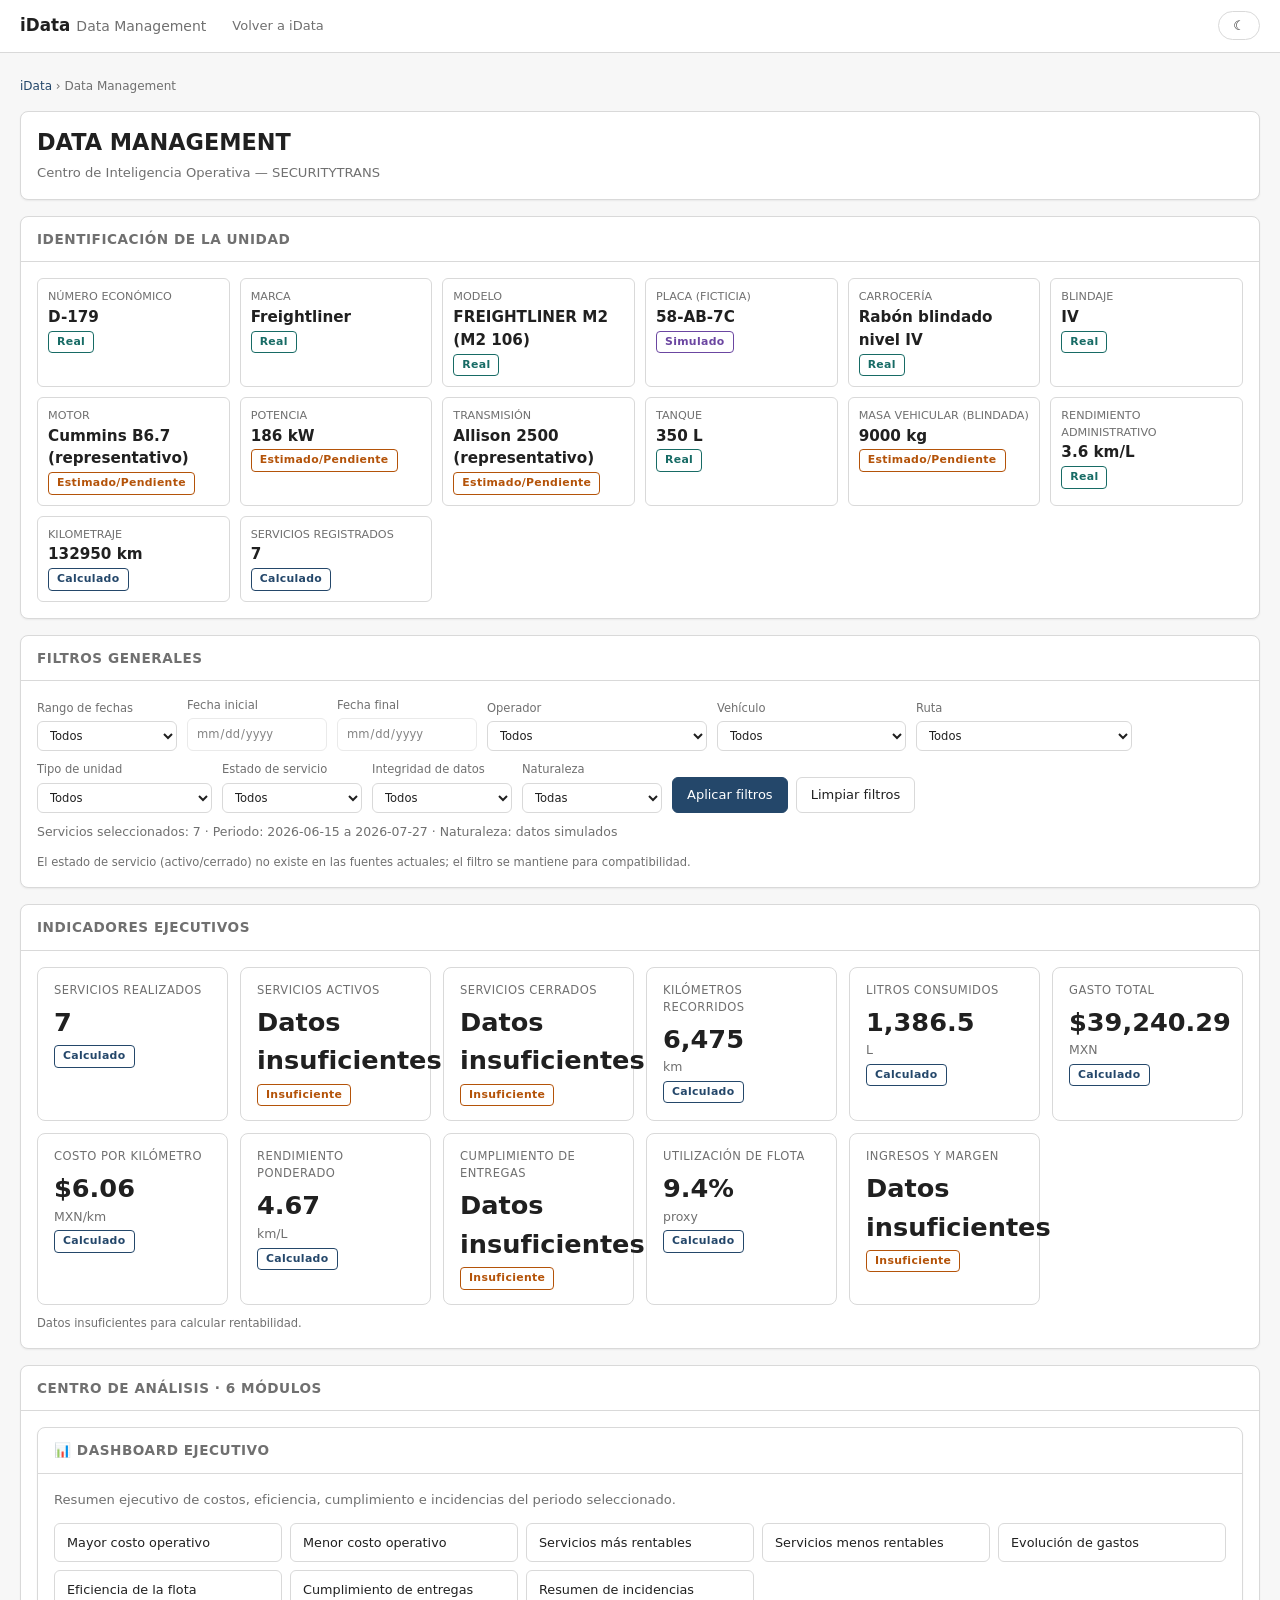
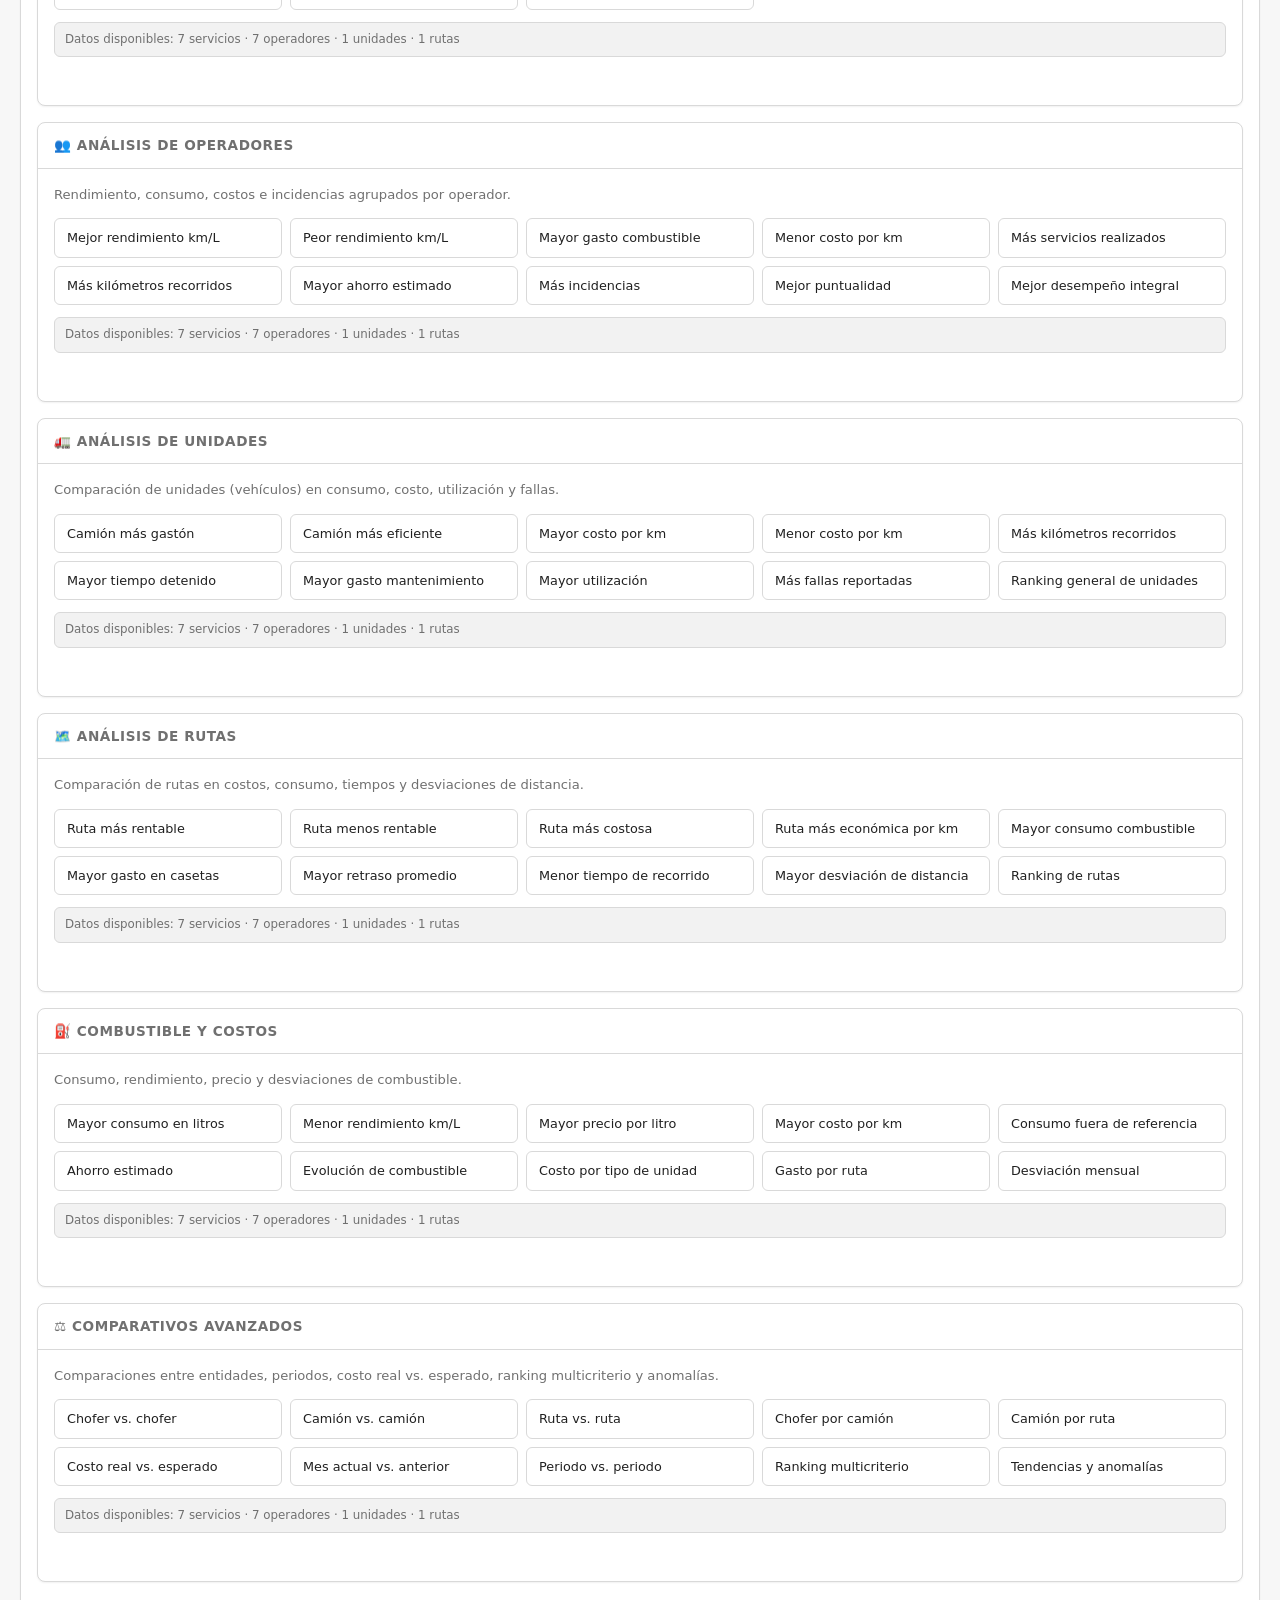
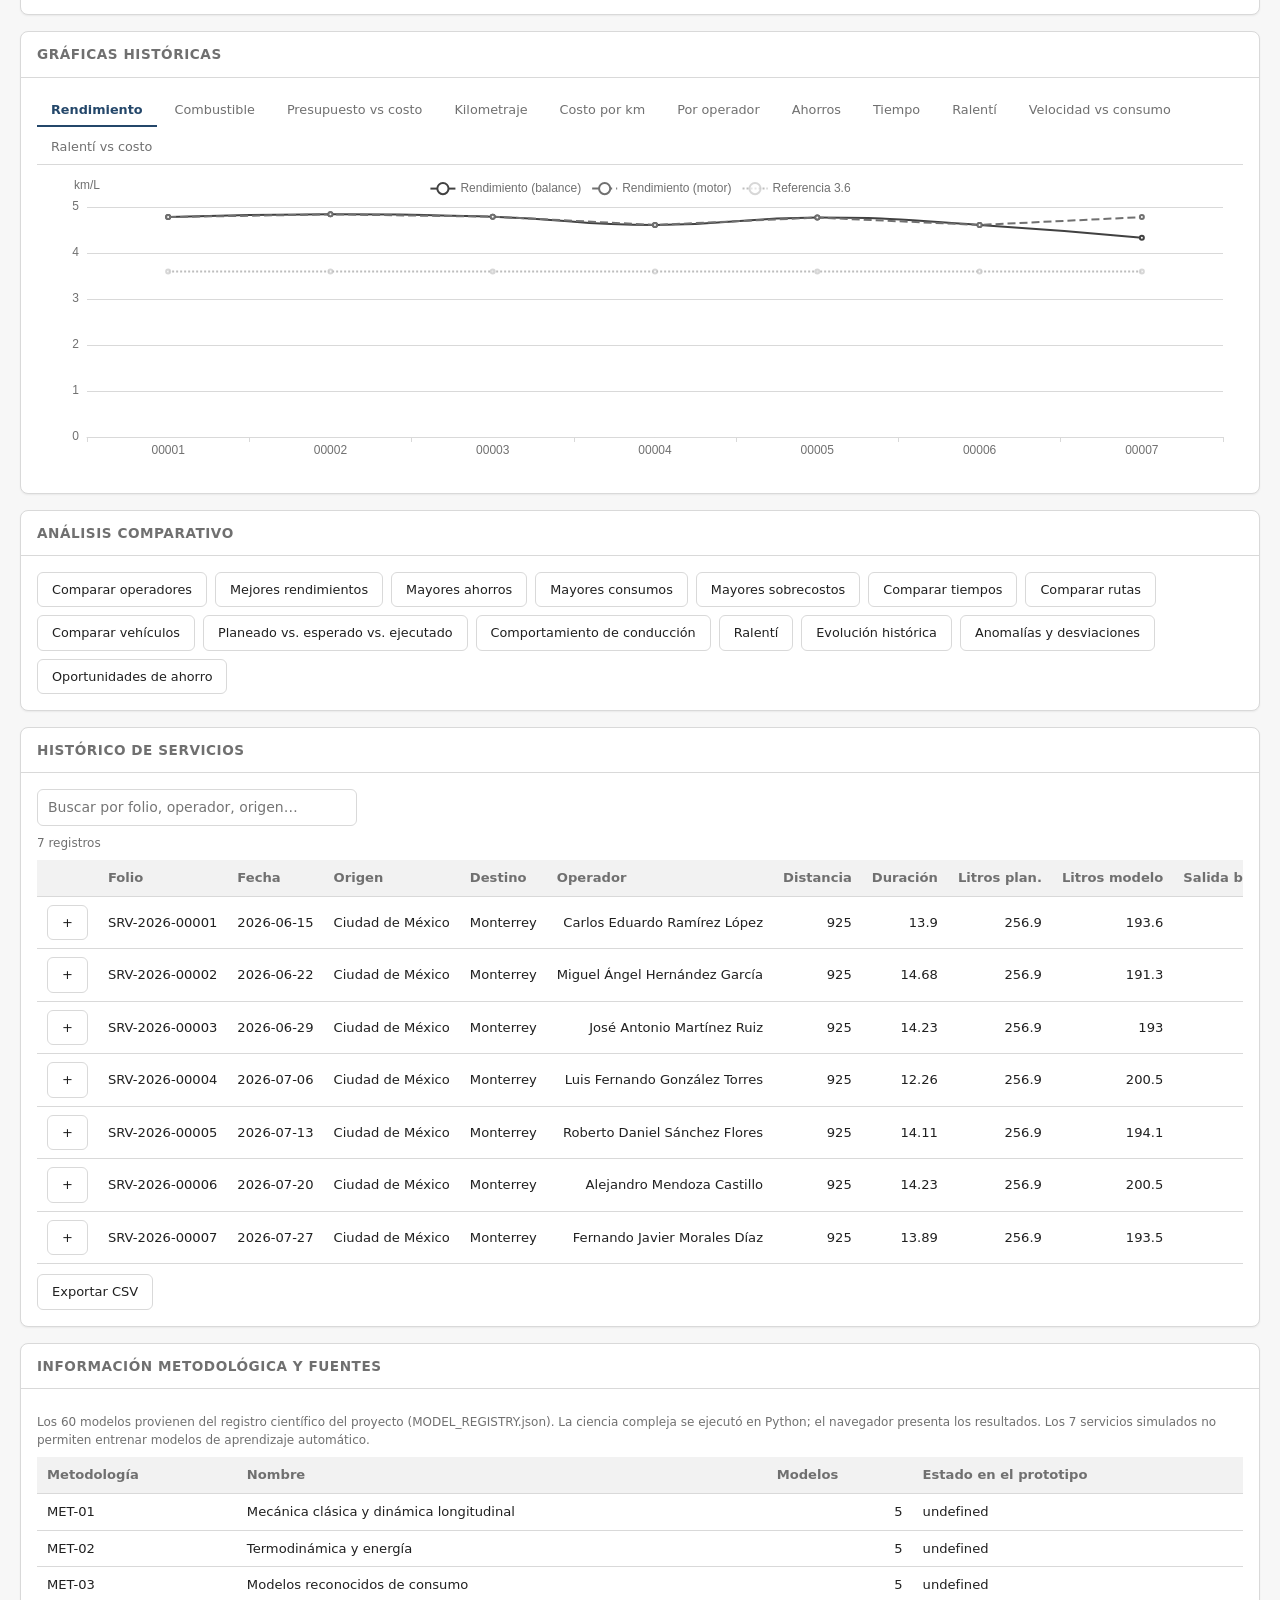
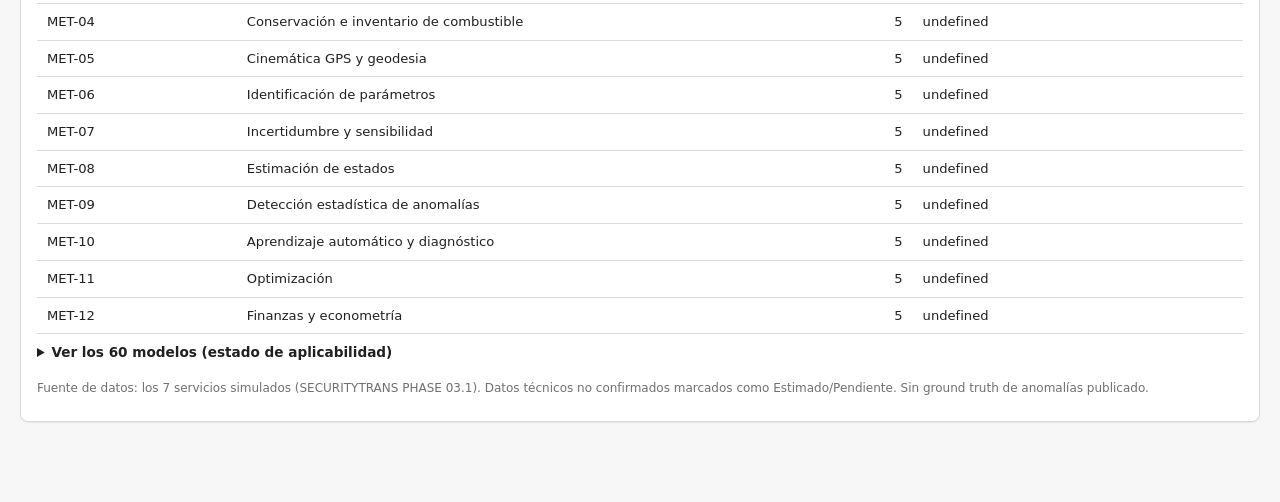
==== data-management.html @ ffa6f5fd "feat(securitytrans): implement data management analytics dashboard" ====
<!DOCTYPE html>
<html lang="es">
<head>
  <meta charset="UTF-8">
  <meta name="viewport" content="width=device-width, initial-scale=1.0">
  <meta name="description" content="Data Management — Centro de Inteligencia Operativa SECURITYTRANS.">
  <title>Data Management — SECURITYTRANS</title>
  <link rel="icon" href="./favicon.svg" type="image/svg+xml">
  <link rel="stylesheet" href="./styles.css">
  <link rel="stylesheet" href="./dashboard.css">
  <link rel="stylesheet" href="./data-management.css">
  <link rel="stylesheet" href="./leaflet.css">
  <script src="./theme.js"></script>
</head>
<body>
  <!-- R01 Navegación general -->
  <header class="app-nav" id="R_NAV">
    <a class="brand" href="./index.html">iData<small>Data Management</small></a>
    <a class="nav-link" href="./index.html">Volver a iData</a>
    <span class="spacer"></span>
    <button class="theme-toggle" type="button" data-theme-toggle aria-label="Cambiar tema"></button>
  </header>

  <main class="app-main" id="R_MAIN">
    <nav class="breadcrumb" aria-label="Ruta de navegación">
      <a href="./index.html">iData</a> &rsaquo; <span id="BREADCRUMB">Data Management</span>
    </nav>

    <section class="region" aria-label="Título principal">
      <div class="region-body" style="padding-top:14px">
        <h1 style="margin:0;font-size:1.4rem">DATA MANAGEMENT</h1>
        <p class="dm-desc" style="margin:4px 0 0">Centro de Inteligencia Operativa — SECURITYTRANS</p>
      </div>
    </section>

    <!-- R02 Identificación de la unidad -->
    <section class="region" id="R_VEHICLE_PROFILE" aria-label="Identificación de la unidad">
      <div class="region-title">Identificación de la unidad</div>
      <div class="region-body">
        <div class="vehicle-profile" id="VEHICLE_PROFILE"><span class="state-msg">Cargando…</span></div>
      </div>
    </section>

    <!-- R03 Filtros generales -->
    <section class="region" id="R_GLOBAL_FILTERS" aria-label="Filtros generales">
      <div class="region-title">Filtros generales</div>
      <div class="region-body">
        <div class="filter-bar">
          <label>Rango de fechas
            <select id="F_RANGO">
              <option value="todos">Todos</option>
              <option value="7">Últimos 7 días</option>
              <option value="30">Últimos 30 días</option>
              <option value="90">Últimos 90 días</option>
              <option value="custom">Personalizado</option>
            </select>
          </label>
          <label>Fecha inicial
            <input type="date" id="F_FECHA_INI">
          </label>
          <label>Fecha final
            <input type="date" id="F_FECHA_FIN">
          </label>
          <label>Operador
            <select id="F_OPERADOR"><option value="">Todos</option></select>
          </label>
          <label>Vehículo
            <select id="F_VEHICULO"><option value="">Todos</option></select>
          </label>
          <label>Ruta
            <select id="F_RUTA"><option value="">Todas</option></select>
          </label>
          <label>Tipo de unidad
            <select id="F_TIPO_UNIDAD"><option value="">Todos</option></select>
          </label>
          <label>Estado de servicio
            <select id="F_ESTADO_SERVICIO"><option value="">Todos</option></select>
          </label>
          <label>Integridad de datos
            <select id="F_INTEGRIDAD">
              <option value="">Todos</option>
              <option value="completos">Completos</option>
              <option value="incompletos">Incompletos</option>
            </select>
          </label>
          <label>Naturaleza
            <select id="F_NATURALEZA">
              <option value="">Todas</option>
              <option value="SIMULADO">Simulado</option>
              <option value="REAL">Real</option>
            </select>
          </label>
          <div class="filter-actions">
            <button class="btn primary" id="B_APLICAR_FILTROS">Aplicar filtros</button>
            <button class="btn" id="B_LIMPIAR_FILTROS">Limpiar filtros</button>
          </div>
        </div>
        <p class="filter-summary" id="FILTER_SUMMARY"></p>
        <p class="filter-note">El estado de servicio (activo/cerrado) no existe en las fuentes actuales; el filtro se mantiene para compatibilidad.</p>
      </div>
    </section>

    <!-- R04 Indicadores ejecutivos -->
    <section class="region" id="R_EXECUTIVE_KPIS" aria-label="Indicadores ejecutivos">
      <div class="region-title">Indicadores ejecutivos</div>
      <div class="region-body">
        <div class="kpi-grid" id="KPI_GRID"></div>
        <p class="filter-note" id="RENTABILIDAD_NOTA" style="margin-top:10px"></p>
      </div>
    </section>

    <!-- R05 Centro de análisis (6 módulos, 58 botones) -->
    <section class="region" id="R_DATA_MODULES" aria-label="Centro de análisis">
      <div class="region-title">Centro de análisis · 6 módulos</div>
      <div class="region-body">
        <div id="DM_MODULES"></div>
      </div>
    </section>

    <!-- R06 Gráficas históricas -->
    <section class="region" id="R_HISTORICAL_CHARTS" aria-label="Gráficas históricas">
      <div class="region-title">Gráficas históricas</div>
      <div class="region-body">
        <div class="tabs" id="CHART_TABS" role="tablist"></div>
        <div id="CHART_CONTAINER"><div class="chart" id="CHART_MAIN"></div></div>
      </div>
    </section>

    <!-- R07 Botones de análisis comparativo -->
    <section class="region" id="R_COMPARISON_BUTTONS" aria-label="Botones de análisis comparativo">
      <div class="region-title">Análisis comparativo</div>
      <div class="region-body">
        <div class="button-group" id="COMPARISON_BUTTONS"></div>
      </div>
    </section>

    <!-- R08 Resultados comparativos dinámicos -->
    <section class="region" id="R_COMPARISON_RESULTS" aria-label="Resultados comparativos" hidden>
      <div class="region-title" id="COMPARISON_TITLE">Comparación</div>
      <div class="region-body" id="COMPARISON_BODY"></div>
    </section>

    <!-- R09 Histórico de servicios -->
    <section class="region" id="R_SERVICE_HISTORY" aria-label="Histórico de servicios">
      <div class="region-title">Histórico de servicios</div>
      <div class="region-body">
        <input type="search" class="ir-search" id="IR_SEARCH" placeholder="Buscar por folio, operador, origen…" aria-label="Buscar servicios">
        <p class="ir-meta" id="IR_META"></p>
        <div class="table-wrap">
          <table class="ir" id="SERVICE_TABLE">
            <thead><tr id="SERVICE_TABLE_HEAD"></tr></thead>
            <tbody id="SERVICE_TABLE_BODY"></tbody>
          </table>
        </div>
        <div class="filter-actions" style="margin-top:10px">
          <button class="btn" id="B_EXPORT_CSV">Exportar CSV</button>
        </div>
      </div>
    </section>

    <!-- R10 Detalle expandible de cada servicio -->
    <section class="region" id="R_SERVICE_DETAIL" aria-label="Detalle del servicio" hidden>
      <div class="region-title">Detalle del servicio</div>
      <div class="region-body" id="SERVICE_DETAIL_BODY"></div>
    </section>

    <!-- R11 Información metodológica y fuentes -->
    <section class="region" id="R_METHODOLOGY" aria-label="Información metodológica">
      <div class="region-title">Información metodológica y fuentes</div>
      <div class="region-body" id="METHODOLOGY_BODY"></div>
    </section>
  </main>

  <script src="./echarts.min.js"></script>
  <script src="./leaflet.js"></script>
  <script type="module" src="./data-management.js"></script>
</body>
</html>
---- styles.css ----
/* ============================================================
   SECURITYTRANS — Design tokens y tema dual (claro/oscuro)
   Grayscale principal (estilo Oracle APEX Universal Theme)
   ============================================================ */

:root {
  --color-background: #F7F7F7;
  --color-surface: #FFFFFF;
  --color-surface-alt: #F2F2F2;
  --color-text: #202020;
  --color-text-secondary: #707070;
  --color-border: #D9D9D9;
  --color-primary: #24476A;
  --color-primary-contrast: #FFFFFF;
  --color-warning: #B45309;
  --color-success: #176B65;
  --color-danger: #B91C1C;
  --color-info: #24476A;
  --chart-grid: #D9D9D9;
  --chart-text: #707070;
  --color-simulado: #6B46A1;
  --color-pendiente: #B45309;
  --shadow-card: 0 1px 2px rgba(0, 0, 0, 0.06);
  --radius: 8px;
}

[data-theme="dark"] {
  --color-background: #1A1A1A;
  --color-surface: #242424;
  --color-surface-alt: #2C2C2C;
  --color-text: #EEEEEE;
  --color-text-secondary: #9E9E9E;
  --color-border: #414141;
  --color-primary: #7FA3C9;
  --color-primary-contrast: #1A1A1A;
  --color-warning: #E0A458;
  --color-success: #6BB5A8;
  --color-danger: #E08A8A;
  --color-info: #7FA3C9;
  --chart-grid: #414141;
  --chart-text: #9E9E9E;
  --color-simulado: #B79AD6;
  --color-pendiente: #E0A458;
  --shadow-card: 0 1px 2px rgba(0, 0, 0, 0.4);
}

/* Evitar parpadeo de tema en carga */
html { background: var(--color-background); }

* { box-sizing: border-box; }

body {
  margin: 0;
  font-family: "Aptos", "Segoe UI", Calibri, system-ui, -apple-system, sans-serif;
  background: var(--color-background);
  color: var(--color-text);
  font-size: 14px;
  line-height: 1.5;
  -webkit-font-smoothing: antialiased;
}

a { color: var(--color-primary); }
button { font-family: inherit; }

.sr-only {
  position: absolute; width: 1px; height: 1px;
  overflow: hidden; clip: rect(0 0 0 0); white-space: nowrap;
}

/* Selector de tema común */
.theme-toggle {
  display: inline-flex; align-items: center; gap: 6px;
  background: transparent; color: var(--color-text);
  border: 1px solid var(--color-border); border-radius: 999px;
  padding: 6px 14px; cursor: pointer; font-size: 13px;
}
.theme-toggle:hover { background: var(--color-surface-alt); }
.theme-toggle:focus-visible { outline: 2px solid var(--color-primary); outline-offset: 2px; }

@media (prefers-reduced-motion: reduce) {
  * { animation: none !important; transition: none !important; }
}
---- dashboard.css ----
/* ============================================================
   SECURITYTRANS — Dashboard (estilo Oracle APEX Universal Theme)
   ============================================================ */

/* --- Navegación superior --- */
.app-nav {
  display: flex; align-items: center; gap: 16px; flex-wrap: wrap;
  padding: 10px 20px; background: var(--color-surface);
  border-bottom: 1px solid var(--color-border); position: sticky; top: 0; z-index: 20;
}
.app-nav .brand { font-weight: 700; font-size: 1.05rem; color: var(--color-text); text-decoration: none; }
.app-nav .brand small { color: var(--color-text-secondary); font-weight: 400; margin-left: 6px; }
.app-nav .spacer { flex: 1; }
.app-nav .nav-link {
  color: var(--color-text-secondary); text-decoration: none; font-size: 13px;
  padding: 6px 10px; border-radius: 6px;
}
.app-nav .nav-link:hover { color: var(--color-text); background: var(--color-surface-alt); }

/* --- Contenedor --- */
.app-main { max-width: 1360px; margin: 0 auto; padding: 16px 20px 64px; }

/* --- Breadcrumb --- */
.breadcrumb { font-size: 12px; color: var(--color-text-secondary); margin: 8px 0 16px; }
.breadcrumb a { color: var(--color-primary); text-decoration: none; }

/* --- Regiones --- */
.region {
  background: var(--color-surface); border: 1px solid var(--color-border);
  border-radius: var(--radius); margin-bottom: 16px; box-shadow: var(--shadow-card);
}
.region-title {
  padding: 12px 16px; font-size: 0.85rem; font-weight: 700;
  letter-spacing: 0.04em; text-transform: uppercase; color: var(--color-text-secondary);
  border-bottom: 1px solid var(--color-border);
}
.region-body { padding: 16px; }

/* --- Cards de KPI --- */
.kpi-grid {
  display: grid; grid-template-columns: repeat(auto-fill, minmax(180px, 1fr)); gap: 12px;
}
.kpi { padding: 14px 16px; border: 1px solid var(--color-border); border-radius: var(--radius); background: var(--color-surface); }
.kpi .kpi-label { font-size: 0.72rem; color: var(--color-text-secondary); text-transform: uppercase; letter-spacing: 0.04em; }
.kpi .kpi-value { font-size: 1.6rem; font-weight: 700; margin: 4px 0 0; }
.kpi .kpi-unit { font-size: 0.78rem; color: var(--color-text-secondary); }
.kpi .kpi-note { font-size: 0.7rem; color: var(--color-text-secondary); margin-top: 4px; }

/* --- Tarjeta de vehículo --- */
.vehicle-profile {
  display: grid; grid-template-columns: repeat(auto-fill, minmax(170px, 1fr)); gap: 10px;
}
.vehicle-profile .vp-item { padding: 10px; border: 1px solid var(--color-border); border-radius: 6px; }
.vp-label { font-size: 0.7rem; color: var(--color-text-secondary); text-transform: uppercase; }
.vp-value { font-weight: 600; font-size: 0.95rem; }
.vp-status { font-size: 0.68rem; margin-top: 2px; }

/* Estados de datos (texto + color) */
.status-chip {
  display: inline-block; font-size: 0.68rem; font-weight: 600; letter-spacing: 0.03em;
  padding: 2px 8px; border-radius: 4px; border: 1px solid var(--color-border);
}
.status-chip.simulado { color: var(--color-simulado); border-color: var(--color-simulado); }
.status-chip.pendiente { color: var(--color-pendiente); border-color: var(--color-pendiente); }
.status-chip.real { color: var(--color-success); border-color: var(--color-success); }
.status-chip.calculado { color: var(--color-info); border-color: var(--color-info); }
.status-chip.alerta { color: var(--color-danger); border-color: var(--color-danger); }

/* --- Filtros --- */
.filter-bar { display: flex; flex-wrap: wrap; gap: 10px; align-items: flex-end; }
.filter-bar label { display: flex; flex-direction: column; font-size: 0.72rem; color: var(--color-text-secondary); gap: 4px; }
.filter-bar select, .filter-bar input {
  font: inherit; color: var(--color-text); background: var(--color-surface);
  border: 1px solid var(--color-border); border-radius: 6px; padding: 6px 8px; min-width: 140px;
}
.filter-actions { display: flex; gap: 8px; }
.btn {
  font: inherit; font-size: 13px; padding: 7px 14px; border-radius: 6px; cursor: pointer;
  border: 1px solid var(--color-border); background: var(--color-surface); color: var(--color-text);
}
.btn:hover { background: var(--color-surface-alt); }
.btn.primary { background: var(--color-primary); color: var(--color-primary-contrast); border-color: var(--color-primary); }
.btn:focus-visible { outline: 2px solid var(--color-primary); outline-offset: 2px; }

.filter-summary { font-size: 0.78rem; color: var(--color-text-secondary); margin-top: 10px; }

/* --- Grupos de botones --- */
.button-group { display: flex; flex-wrap: wrap; gap: 8px; }
.button-group .btn { font-size: 0.8rem; }

/* --- Tabla tipo Interactive Report --- */
.table-wrap { overflow-x: auto; }
table.ir { width: 100%; border-collapse: collapse; font-size: 0.82rem; }
table.ir th, table.ir td { padding: 8px 10px; text-align: left; border-bottom: 1px solid var(--color-border); white-space: nowrap; }
table.ir th { font-weight: 700; color: var(--color-text-secondary); background: var(--color-surface-alt); position: sticky; top: 0; cursor: pointer; }
table.ir tbody tr:hover { background: var(--color-surface-alt); }
table.ir .num { text-align: right; }
.ir-search { width: 100%; max-width: 320px; padding: 7px 10px; border: 1px solid var(--color-border); border-radius: 6px; font: inherit; background: var(--color-surface); color: var(--color-text); }
.ir-meta { font-size: 0.75rem; color: var(--color-text-secondary); margin: 8px 0; }

/* --- Detalle expandible --- */
.service-detail-row { background: var(--color-surface-alt); border: 1px solid var(--color-border); border-radius: 6px; }
.detail-section { margin-bottom: 12px; }
.detail-section h4 { font-size: 0.8rem; text-transform: uppercase; letter-spacing: 0.04em; color: var(--color-text-secondary); margin: 0 0 8px; }

/* --- Alertas --- */
.alert {
  border-left: 4px solid var(--color-border); padding: 10px 14px; border-radius: 6px;
  background: var(--color-surface); margin-bottom: 8px;
}
.alert.info { border-left-color: var(--color-info); }
.alert.obs { border-left-color: var(--color-warning); }
.alert.warn { border-left-color: var(--color-danger); }
.alert.rev { border-left-color: var(--color-danger); }
.alert .alert-head { display: flex; justify-content: space-between; font-weight: 600; font-size: 0.82rem; }
.alert .alert-body { font-size: 0.78rem; color: var(--color-text-secondary); margin-top: 4px; }

/* --- Tabs --- */
.tabs { display: flex; flex-wrap: wrap; gap: 4px; border-bottom: 1px solid var(--color-border); margin-bottom: 12px; }
.tab {
  padding: 8px 14px; cursor: pointer; font-size: 0.8rem; border: none; background: transparent;
  color: var(--color-text-secondary); border-bottom: 2px solid transparent;
}
.tab.active { color: var(--color-primary); border-bottom-color: var(--color-primary); font-weight: 600; }

/* --- Contenedor de gráficas --- */
.chart { width: 100%; height: 300px; }
.chart-sm { width: 100%; height: 220px; }

/* --- Mapa --- */
#map { height: 360px; border-radius: 6px; }
.map-legend { font-size: 0.75rem; color: var(--color-text-secondary); margin-top: 8px; }

/* --- Colapsables --- */
.collapsible summary {
  cursor: pointer; font-weight: 600; font-size: 0.85rem;
  padding: 8px 0; list-style-position: inside;
}

/* --- Mensajes de estado --- */
.state-msg { padding: 12px; color: var(--color-text-secondary); font-size: 0.85rem; }

/* --- Responsive --- */
@media (max-width: 768px) {
  .app-main { padding: 12px 12px 48px; }
  .kpi-grid { grid-template-columns: repeat(2, 1fr); }
  .app-nav { gap: 8px; }
  .chart { height: 240px; }
  /* Tabla → tarjetas en móvil */
  table.ir { display: block; }
  table.ir thead { display: none; }
  table.ir tbody { display: block; }
  table.ir tr { display: block; border: 1px solid var(--color-border); border-radius: 6px; margin-bottom: 10px; padding: 8px; }
  table.ir td { display: flex; justify-content: space-between; border: none; padding: 4px 6px; }
  table.ir td::before { content: attr(data-label); font-weight: 700; color: var(--color-text-secondary); margin-right: 12px; }
}
---- data-management.css ----
/* ============================================================
   SECURITYTRANS — DATA MANAGEMENT · Estilos de análisis
   Reutiliza tokens de styles.css y componentes de dashboard.css.
   ============================================================ */

/* --- Módulos de análisis --- */
.status-chip.insuficiente { color: var(--color-pendiente); border-color: var(--color-pendiente); }

.dm-module .region-title { display: flex; align-items: baseline; gap: 8px; }

.dm-desc {
  margin: 0 0 14px; font-size: 0.82rem; color: var(--color-text-secondary);
}

.dm-button-grid {
  display: grid; grid-template-columns: repeat(auto-fill, minmax(200px, 1fr)); gap: 8px;
  margin-bottom: 12px;
}
.dm-btn {
  font-size: 0.8rem; text-align: left; padding: 9px 12px;
  transition: background 0.15s ease, border-color 0.15s ease;
}
.dm-btn:hover { border-color: var(--color-primary); }
.dm-btn:focus-visible { outline: 2px solid var(--color-primary); outline-offset: 2px; }

.dm-status {
  font-size: 0.74rem; color: var(--color-text-secondary);
  padding: 8px 10px; background: var(--color-surface-alt);
  border: 1px solid var(--color-border); border-radius: 6px; margin-bottom: 10px;
}
.dm-recent {
  font-size: 0.74rem; color: var(--color-text-secondary); margin-bottom: 12px;
}
.dm-recent strong { color: var(--color-text); }

.dm-result-area { min-height: 20px; }

.dm-result {
  border: 1px solid var(--color-border); border-radius: var(--radius);
  padding: 14px 16px; background: var(--color-surface);
}
.dm-result-title {
  font-size: 0.9rem; font-weight: 700; margin-bottom: 12px;
  color: var(--color-primary);
}

/* --- KPI del resultado --- */
.dm-kpi-grid {
  display: grid; grid-template-columns: repeat(auto-fill, minmax(170px, 1fr)); gap: 10px;
  margin-bottom: 14px;
}
.dm-kpi {
  padding: 12px 14px; border: 1px solid var(--color-border); border-radius: 6px;
  background: var(--color-surface-alt);
}
.dm-kpi .dm-kpi-label { font-size: 0.7rem; color: var(--color-text-secondary); text-transform: uppercase; letter-spacing: 0.04em; }
.dm-kpi .dm-kpi-value { font-size: 1.35rem; font-weight: 700; margin-top: 2px; }
.dm-kpi .dm-kpi-unit { font-size: 0.72rem; color: var(--color-text-secondary); }
.dm-kpi .dm-kpi-note { font-size: 0.68rem; color: var(--color-text-secondary); margin-top: 3px; }

/* --- Tabla del resultado --- */
.dm-table { margin-bottom: 14px; }
.dm-table th { cursor: default; }

/* --- Gráfica --- */
.dm-chart { height: 300px; margin-bottom: 14px; }

/* --- Explicación y fórmula --- */
.dm-explicacion, .dm-formula {
  font-size: 0.82rem; color: var(--color-text-secondary);
  margin-bottom: 8px; line-height: 1.5;
}
.dm-explicacion strong, .dm-formula strong { color: var(--color-text); }
.dm-formula {
  font-family: ui-monospace, "Cascadia Code", Consolas, monospace;
  font-size: 0.76rem; background: var(--color-surface-alt);
  border: 1px solid var(--color-border); border-radius: 6px; padding: 8px 10px;
}

/* --- Metadatos de integridad --- */
.dm-meta {
  display: flex; flex-wrap: wrap; gap: 6px 16px;
  font-size: 0.72rem; color: var(--color-text-secondary);
  border-top: 1px solid var(--color-border); margin-top: 12px; padding-top: 10px;
}
.dm-meta strong { color: var(--color-text); }

/* --- Filtro global --- */
.filter-note {
  font-size: 0.72rem; color: var(--color-text-secondary); margin: 6px 0 0;
}
.filter-bar input:disabled { opacity: 0.55; cursor: not-allowed; }

/* --- Responsive --- */
@media (max-width: 768px) {
  .dm-button-grid { grid-template-columns: repeat(2, 1fr); }
  .dm-kpi-grid { grid-template-columns: repeat(2, 1fr); }
  .dm-chart { height: 240px; }
}
@media (max-width: 420px) {
  .dm-button-grid { grid-template-columns: 1fr; }
}
---- leaflet.css ----
/* required styles */

.leaflet-pane,
.leaflet-tile,
.leaflet-marker-icon,
.leaflet-marker-shadow,
.leaflet-tile-container,
.leaflet-pane > svg,
.leaflet-pane > canvas,
.leaflet-zoom-box,
.leaflet-image-layer,
.leaflet-layer {
	position: absolute;
	left: 0;
	top: 0;
	}
.leaflet-container {
	overflow: hidden;
	}
.leaflet-tile,
.leaflet-marker-icon,
.leaflet-marker-shadow {
	-webkit-user-select: none;
	   -moz-user-select: none;
	        user-select: none;
	  -webkit-user-drag: none;
	}
/* Prevents IE11 from highlighting tiles in blue */
.leaflet-tile::selection {
	background: transparent;
}
/* Safari renders non-retina tile on retina better with this, but Chrome is worse */
.leaflet-safari .leaflet-tile {
	image-rendering: -webkit-optimize-contrast;
	}
/* hack that prevents hw layers "stretching" when loading new tiles */
.leaflet-safari .leaflet-tile-container {
	width: 1600px;
	height: 1600px;
	-webkit-transform-origin: 0 0;
	}
.leaflet-marker-icon,
.leaflet-marker-shadow {
	display: block;
	}
/* .leaflet-container svg: reset svg max-width decleration shipped in Joomla! (joomla.org) 3.x */
/* .leaflet-container img: map is broken in FF if you have max-width: 100% on tiles */
.leaflet-container .leaflet-overlay-pane svg {
	max-width: none !important;
	max-height: none !important;
	}
.leaflet-container .leaflet-marker-pane img,
.leaflet-container .leaflet-shadow-pane img,
.leaflet-container .leaflet-tile-pane img,
.leaflet-container img.leaflet-image-layer,
.leaflet-container .leaflet-tile {
	max-width: none !important;
	max-height: none !important;
	width: auto;
	padding: 0;
	}

.leaflet-container img.leaflet-tile {
	/* See: https://bugs.chromium.org/p/chromium/issues/detail?id=600120 */
	mix-blend-mode: plus-lighter;
}

.leaflet-container.leaflet-touch-zoom {
	-ms-touch-action: pan-x pan-y;
	touch-action: pan-x pan-y;
	}
.leaflet-container.leaflet-touch-drag {
	-ms-touch-action: pinch-zoom;
	/* Fallback for FF which doesn't support pinch-zoom */
	touch-action: none;
	touch-action: pinch-zoom;
}
.leaflet-container.leaflet-touch-drag.leaflet-touch-zoom {
	-ms-touch-action: none;
	touch-action: none;
}
.leaflet-container {
	-webkit-tap-highlight-color: transparent;
}
.leaflet-container a {
	-webkit-tap-highlight-color: rgba(51, 181, 229, 0.4);
}
.leaflet-tile {
	filter: inherit;
	visibility: hidden;
	}
.leaflet-tile-loaded {
	visibility: inherit;
	}
.leaflet-zoom-box {
	width: 0;
	height: 0;
	-moz-box-sizing: border-box;
	     box-sizing: border-box;
	z-index: 800;
	}
/* workaround for https://bugzilla.mozilla.org/show_bug.cgi?id=888319 */
.leaflet-overlay-pane svg {
	-moz-user-select: none;
	}

.leaflet-pane         { z-index: 400; }

.leaflet-tile-pane    { z-index: 200; }
.leaflet-overlay-pane { z-index: 400; }
.leaflet-shadow-pane  { z-index: 500; }
.leaflet-marker-pane  { z-index: 600; }
.leaflet-tooltip-pane   { z-index: 650; }
.leaflet-popup-pane   { z-index: 700; }

.leaflet-map-pane canvas { z-index: 100; }
.leaflet-map-pane svg    { z-index: 200; }

.leaflet-vml-shape {
	width: 1px;
	height: 1px;
	}
.lvml {
	behavior: url(#default#VML);
	display: inline-block;
	position: absolute;
	}


/* control positioning */

.leaflet-control {
	position: relative;
	z-index: 800;
	pointer-events: visiblePainted; /* IE 9-10 doesn't have auto */
	pointer-events: auto;
	}
.leaflet-top,
.leaflet-bottom {
	position: absolute;
	z-index: 1000;
	pointer-events: none;
	}
.leaflet-top {
	top: 0;
	}
.leaflet-right {
	right: 0;
	}
.leaflet-bottom {
	bottom: 0;
	}
.leaflet-left {
	left: 0;
	}
.leaflet-control {
	float: left;
	clear: both;
	}
.leaflet-right .leaflet-control {
	float: right;
	}
.leaflet-top .leaflet-control {
	margin-top: 10px;
	}
.leaflet-bottom .leaflet-control {
	margin-bottom: 10px;
	}
.leaflet-left .leaflet-control {
	margin-left: 10px;
	}
.leaflet-right .leaflet-control {
	margin-right: 10px;
	}


/* zoom and fade animations */

.leaflet-fade-anim .leaflet-popup {
	opacity: 0;
	-webkit-transition: opacity 0.2s linear;
	   -moz-transition: opacity 0.2s linear;
	        transition: opacity 0.2s linear;
	}
.leaflet-fade-anim .leaflet-map-pane .leaflet-popup {
	opacity: 1;
	}
.leaflet-zoom-animated {
	-webkit-transform-origin: 0 0;
	    -ms-transform-origin: 0 0;
	        transform-origin: 0 0;
	}
svg.leaflet-zoom-animated {
	will-change: transform;
}

.leaflet-zoom-anim .leaflet-zoom-animated {
	-webkit-transition: -webkit-transform 0.25s cubic-bezier(0,0,0.25,1);
	   -moz-transition:    -moz-transform 0.25s cubic-bezier(0,0,0.25,1);
	        transition:         transform 0.25s cubic-bezier(0,0,0.25,1);
	}
.leaflet-zoom-anim .leaflet-tile,
.leaflet-pan-anim .leaflet-tile {
	-webkit-transition: none;
	   -moz-transition: none;
	        transition: none;
	}

.leaflet-zoom-anim .leaflet-zoom-hide {
	visibility: hidden;
	}


/* cursors */

.leaflet-interactive {
	cursor: pointer;
	}
.leaflet-grab {
	cursor: -webkit-grab;
	cursor:    -moz-grab;
	cursor:         grab;
	}
.leaflet-crosshair,
.leaflet-crosshair .leaflet-interactive {
	cursor: crosshair;
	}
.leaflet-popup-pane,
.leaflet-control {
	cursor: auto;
	}
.leaflet-dragging .leaflet-grab,
.leaflet-dragging .leaflet-grab .leaflet-interactive,
.leaflet-dragging .leaflet-marker-draggable {
	cursor: move;
	cursor: -webkit-grabbing;
	cursor:    -moz-grabbing;
	cursor:         grabbing;
	}

/* marker & overlays interactivity */
.leaflet-marker-icon,
.leaflet-marker-shadow,
.leaflet-image-layer,
.leaflet-pane > svg path,
.leaflet-tile-container {
	pointer-events: none;
	}

.leaflet-marker-icon.leaflet-interactive,
.leaflet-image-layer.leaflet-interactive,
.leaflet-pane > svg path.leaflet-interactive,
svg.leaflet-image-layer.leaflet-interactive path {
	pointer-events: visiblePainted; /* IE 9-10 doesn't have auto */
	pointer-events: auto;
	}

/* visual tweaks */

.leaflet-container {
	background: #ddd;
	outline-offset: 1px;
	}
.leaflet-container a {
	color: #0078A8;
	}
.leaflet-zoom-box {
	border: 2px dotted #38f;
	background: rgba(255,255,255,0.5);
	}


/* general typography */
.leaflet-container {
	font-family: "Helvetica Neue", Arial, Helvetica, sans-serif;
	font-size: 12px;
	font-size: 0.75rem;
	line-height: 1.5;
	}


/* general toolbar styles */

.leaflet-bar {
	box-shadow: 0 1px 5px rgba(0,0,0,0.65);
	border-radius: 4px;
	}
.leaflet-bar a {
	background-color: #fff;
	border-bottom: 1px solid #ccc;
	width: 26px;
	height: 26px;
	line-height: 26px;
	display: block;
	text-align: center;
	text-decoration: none;
	color: black;
	}
.leaflet-bar a,
.leaflet-control-layers-toggle {
	background-position: 50% 50%;
	background-repeat: no-repeat;
	display: block;
	}
.leaflet-bar a:hover,
.leaflet-bar a:focus {
	background-color: #f4f4f4;
	}
.leaflet-bar a:first-child {
	border-top-left-radius: 4px;
	border-top-right-radius: 4px;
	}
.leaflet-bar a:last-child {
	border-bottom-left-radius: 4px;
	border-bottom-right-radius: 4px;
	border-bottom: none;
	}
.leaflet-bar a.leaflet-disabled {
	cursor: default;
	background-color: #f4f4f4;
	color: #bbb;
	}

.leaflet-touch .leaflet-bar a {
	width: 30px;
	height: 30px;
	line-height: 30px;
	}
.leaflet-touch .leaflet-bar a:first-child {
	border-top-left-radius: 2px;
	border-top-right-radius: 2px;
	}
.leaflet-touch .leaflet-bar a:last-child {
	border-bottom-left-radius: 2px;
	border-bottom-right-radius: 2px;
	}

/* zoom control */

.leaflet-control-zoom-in,
.leaflet-control-zoom-out {
	font: bold 18px 'Lucida Console', Monaco, monospace;
	text-indent: 1px;
	}

.leaflet-touch .leaflet-control-zoom-in, .leaflet-touch .leaflet-control-zoom-out  {
	font-size: 22px;
	}


/* layers control */

.leaflet-control-layers {
	box-shadow: 0 1px 5px rgba(0,0,0,0.4);
	background: #fff;
	border-radius: 5px;
	}
.leaflet-control-layers-toggle {
	background-image: url(images/layers.png);
	width: 36px;
	height: 36px;
	}
.leaflet-retina .leaflet-control-layers-toggle {
	background-image: url(images/layers-2x.png);
	background-size: 26px 26px;
	}
.leaflet-touch .leaflet-control-layers-toggle {
	width: 44px;
	height: 44px;
	}
.leaflet-control-layers .leaflet-control-layers-list,
.leaflet-control-layers-expanded .leaflet-control-layers-toggle {
	display: none;
	}
.leaflet-control-layers-expanded .leaflet-control-layers-list {
	display: block;
	position: relative;
	}
.leaflet-control-layers-expanded {
	padding: 6px 10px 6px 6px;
	color: #333;
	background: #fff;
	}
.leaflet-control-layers-scrollbar {
	overflow-y: scroll;
	overflow-x: hidden;
	padding-right: 5px;
	}
.leaflet-control-layers-selector {
	margin-top: 2px;
	position: relative;
	top: 1px;
	}
.leaflet-control-layers label {
	display: block;
	font-size: 13px;
	font-size: 1.08333em;
	}
.leaflet-control-layers-separator {
	height: 0;
	border-top: 1px solid #ddd;
	margin: 5px -10px 5px -6px;
	}

/* Default icon URLs */
.leaflet-default-icon-path { /* used only in path-guessing heuristic, see L.Icon.Default */
	background-image: url(images/marker-icon.png);
	}


/* attribution and scale controls */

.leaflet-container .leaflet-control-attribution {
	background: #fff;
	background: rgba(255, 255, 255, 0.8);
	margin: 0;
	}
.leaflet-control-attribution,
.leaflet-control-scale-line {
	padding: 0 5px;
	color: #333;
	line-height: 1.4;
	}
.leaflet-control-attribution a {
	text-decoration: none;
	}
.leaflet-control-attribution a:hover,
.leaflet-control-attribution a:focus {
	text-decoration: underline;
	}
.leaflet-attribution-flag {
	display: inline !important;
	vertical-align: baseline !important;
	width: 1em;
	height: 0.6669em;
	}
.leaflet-left .leaflet-control-scale {
	margin-left: 5px;
	}
.leaflet-bottom .leaflet-control-scale {
	margin-bottom: 5px;
	}
.leaflet-control-scale-line {
	border: 2px solid #777;
	border-top: none;
	line-height: 1.1;
	padding: 2px 5px 1px;
	white-space: nowrap;
	-moz-box-sizing: border-box;
	     box-sizing: border-box;
	background: rgba(255, 255, 255, 0.8);
	text-shadow: 1px 1px #fff;
	}
.leaflet-control-scale-line:not(:first-child) {
	border-top: 2px solid #777;
	border-bottom: none;
	margin-top: -2px;
	}
.leaflet-control-scale-line:not(:first-child):not(:last-child) {
	border-bottom: 2px solid #777;
	}

.leaflet-touch .leaflet-control-attribution,
.leaflet-touch .leaflet-control-layers,
.leaflet-touch .leaflet-bar {
	box-shadow: none;
	}
.leaflet-touch .leaflet-control-layers,
.leaflet-touch .leaflet-bar {
	border: 2px solid rgba(0,0,0,0.2);
	background-clip: padding-box;
	}


/* popup */

.leaflet-popup {
	position: absolute;
	text-align: center;
	margin-bottom: 20px;
	}
.leaflet-popup-content-wrapper {
	padding: 1px;
	text-align: left;
	border-radius: 12px;
	}
.leaflet-popup-content {
	margin: 13px 24px 13px 20px;
	line-height: 1.3;
	font-size: 13px;
	font-size: 1.08333em;
	min-height: 1px;
	}
.leaflet-popup-content p {
	margin: 17px 0;
	margin: 1.3em 0;
	}
.leaflet-popup-tip-container {
	width: 40px;
	height: 20px;
	position: absolute;
	left: 50%;
	margin-top: -1px;
	margin-left: -20px;
	overflow: hidden;
	pointer-events: none;
	}
.leaflet-popup-tip {
	width: 17px;
	height: 17px;
	padding: 1px;

	margin: -10px auto 0;
	pointer-events: auto;

	-webkit-transform: rotate(45deg);
	   -moz-transform: rotate(45deg);
	    -ms-transform: rotate(45deg);
	        transform: rotate(45deg);
	}
.leaflet-popup-content-wrapper,
.leaflet-popup-tip {
	background: white;
	color: #333;
	box-shadow: 0 3px 14px rgba(0,0,0,0.4);
	}
.leaflet-container a.leaflet-popup-close-button {
	position: absolute;
	top: 0;
	right: 0;
	border: none;
	text-align: center;
	width: 24px;
	height: 24px;
	font: 16px/24px Tahoma, Verdana, sans-serif;
	color: #757575;
	text-decoration: none;
	background: transparent;
	}
.leaflet-container a.leaflet-popup-close-button:hover,
.leaflet-container a.leaflet-popup-close-button:focus {
	color: #585858;
	}
.leaflet-popup-scrolled {
	overflow: auto;
	}

.leaflet-oldie .leaflet-popup-content-wrapper {
	-ms-zoom: 1;
	}
.leaflet-oldie .leaflet-popup-tip {
	width: 24px;
	margin: 0 auto;

	-ms-filter: "progid:DXImageTransform.Microsoft.Matrix(M11=0.70710678, M12=0.70710678, M21=-0.70710678, M22=0.70710678)";
	filter: progid:DXImageTransform.Microsoft.Matrix(M11=0.70710678, M12=0.70710678, M21=-0.70710678, M22=0.70710678);
	}

.leaflet-oldie .leaflet-control-zoom,
.leaflet-oldie .leaflet-control-layers,
.leaflet-oldie .leaflet-popup-content-wrapper,
.leaflet-oldie .leaflet-popup-tip {
	border: 1px solid #999;
	}


/* div icon */

.leaflet-div-icon {
	background: #fff;
	border: 1px solid #666;
	}


/* Tooltip */
/* Base styles for the element that has a tooltip */
.leaflet-tooltip {
	position: absolute;
	padding: 6px;
	background-color: #fff;
	border: 1px solid #fff;
	border-radius: 3px;
	color: #222;
	white-space: nowrap;
	-webkit-user-select: none;
	-moz-user-select: none;
	-ms-user-select: none;
	user-select: none;
	pointer-events: none;
	box-shadow: 0 1px 3px rgba(0,0,0,0.4);
	}
.leaflet-tooltip.leaflet-interactive {
	cursor: pointer;
	pointer-events: auto;
	}
.leaflet-tooltip-top:before,
.leaflet-tooltip-bottom:before,
.leaflet-tooltip-left:before,
.leaflet-tooltip-right:before {
	position: absolute;
	pointer-events: none;
	border: 6px solid transparent;
	background: transparent;
	content: "";
	}

/* Directions */

.leaflet-tooltip-bottom {
	margin-top: 6px;
}
.leaflet-tooltip-top {
	margin-top: -6px;
}
.leaflet-tooltip-bottom:before,
.leaflet-tooltip-top:before {
	left: 50%;
	margin-left: -6px;
	}
.leaflet-tooltip-top:before {
	bottom: 0;
	margin-bottom: -12px;
	border-top-color: #fff;
	}
.leaflet-tooltip-bottom:before {
	top: 0;
	margin-top: -12px;
	margin-left: -6px;
	border-bottom-color: #fff;
	}
.leaflet-tooltip-left {
	margin-left: -6px;
}
.leaflet-tooltip-right {
	margin-left: 6px;
}
.leaflet-tooltip-left:before,
.leaflet-tooltip-right:before {
	top: 50%;
	margin-top: -6px;
	}
.leaflet-tooltip-left:before {
	right: 0;
	margin-right: -12px;
	border-left-color: #fff;
	}
.leaflet-tooltip-right:before {
	left: 0;
	margin-left: -12px;
	border-right-color: #fff;
	}

/* Printing */

@media print {
	/* Prevent printers from removing background-images of controls. */
	.leaflet-control {
		-webkit-print-color-adjust: exact;
		print-color-adjust: exact;
		}
	}
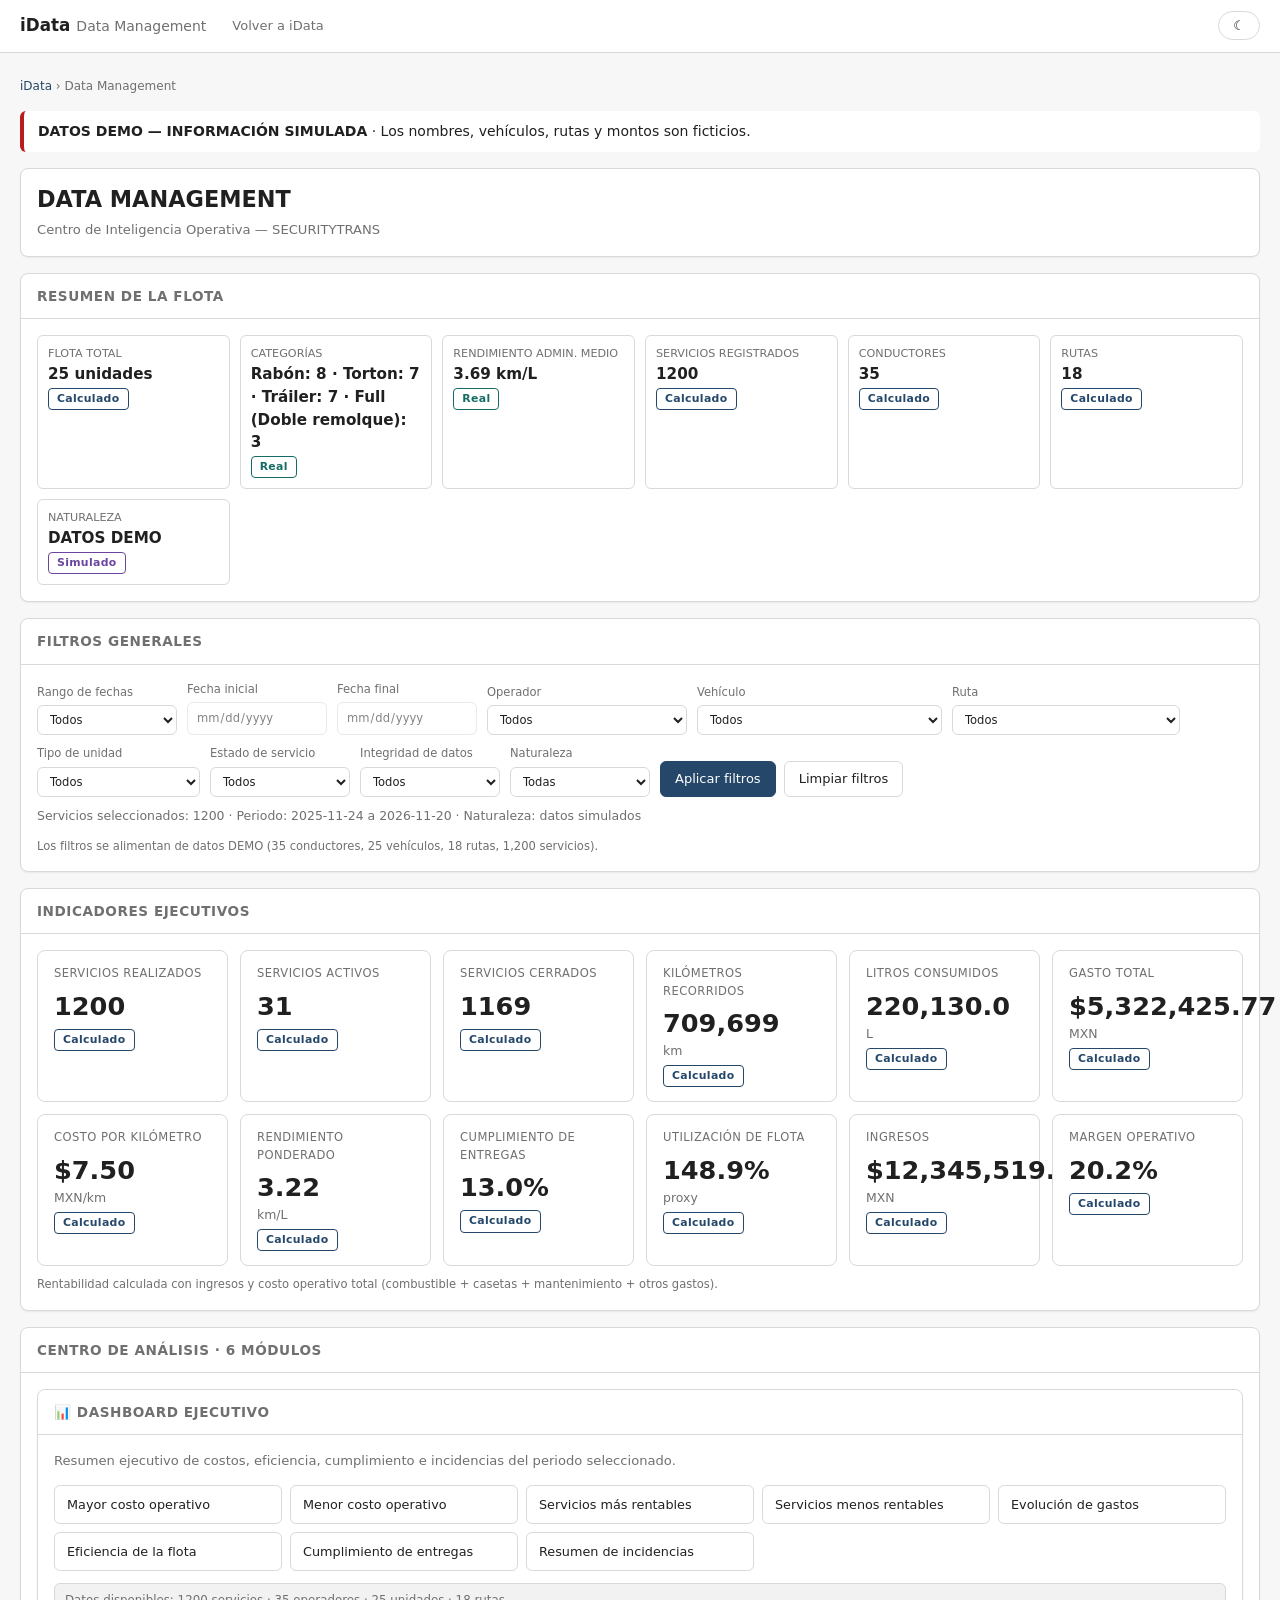
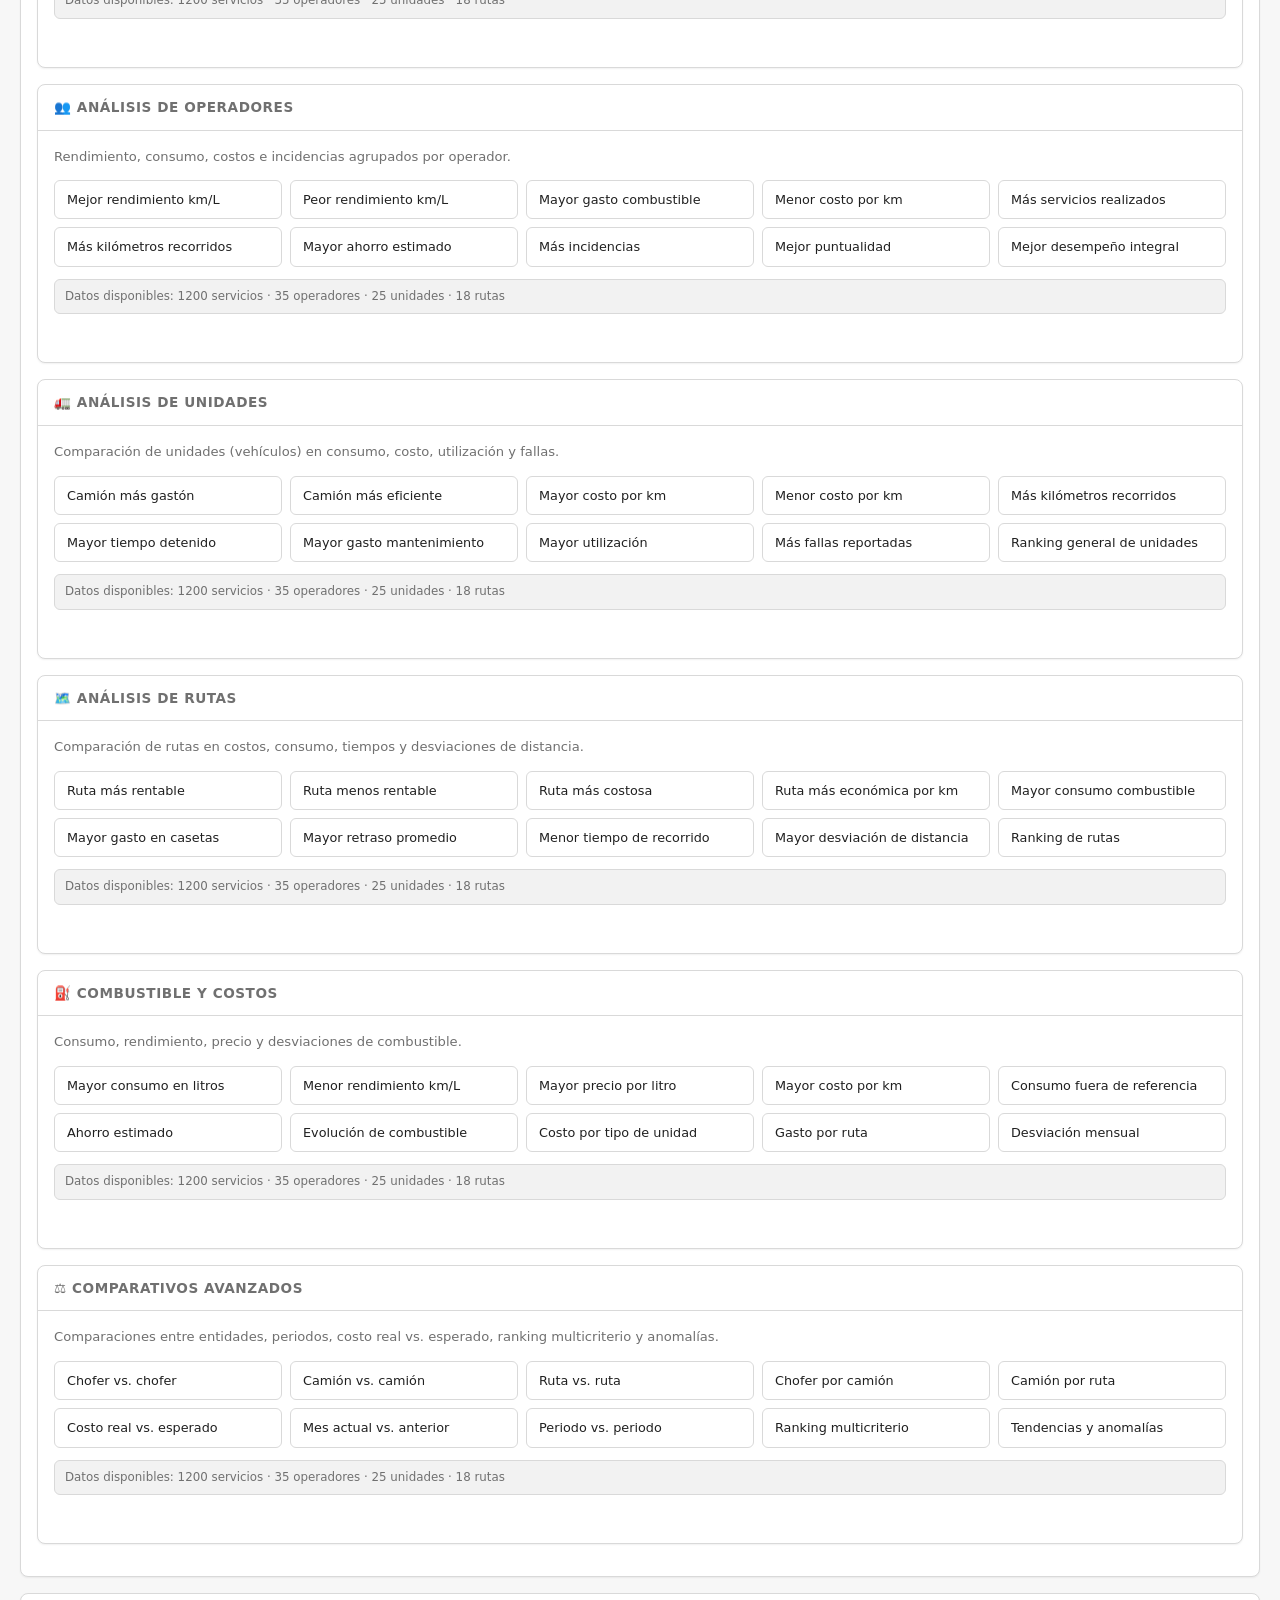
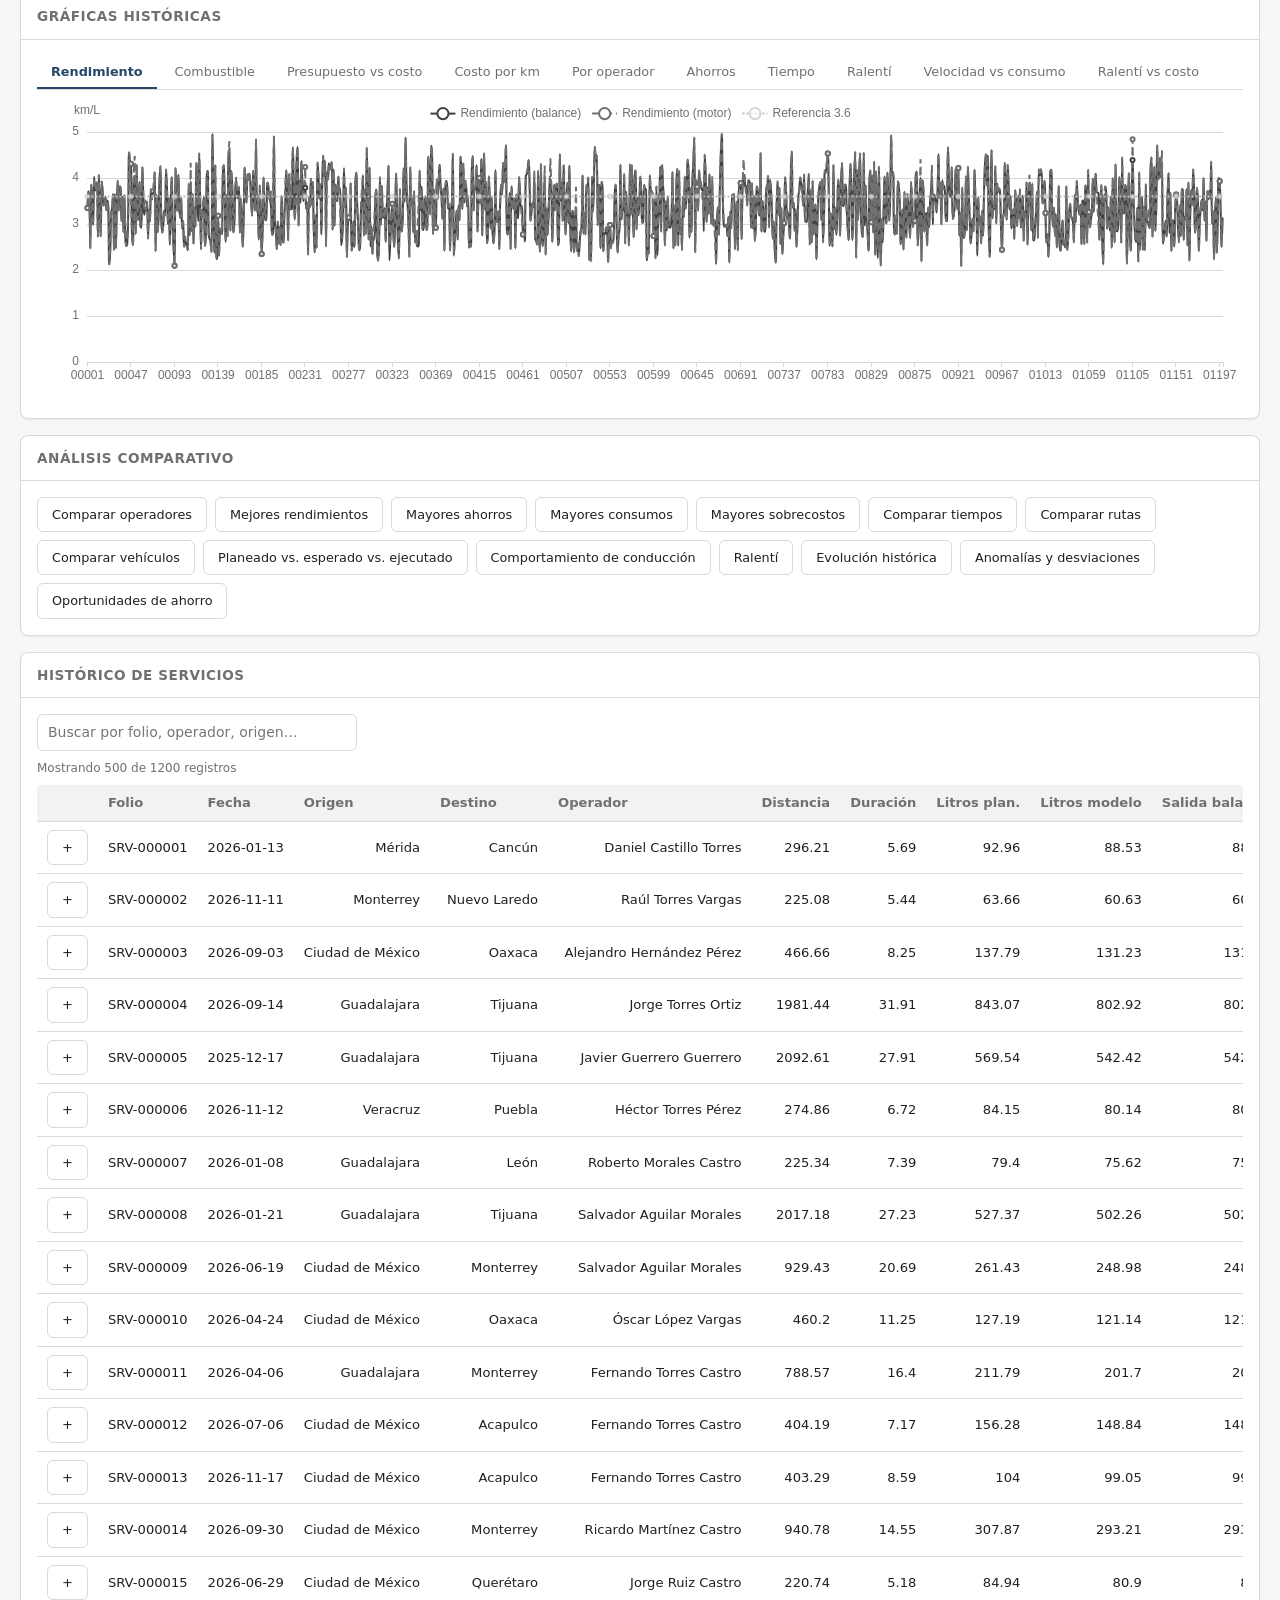
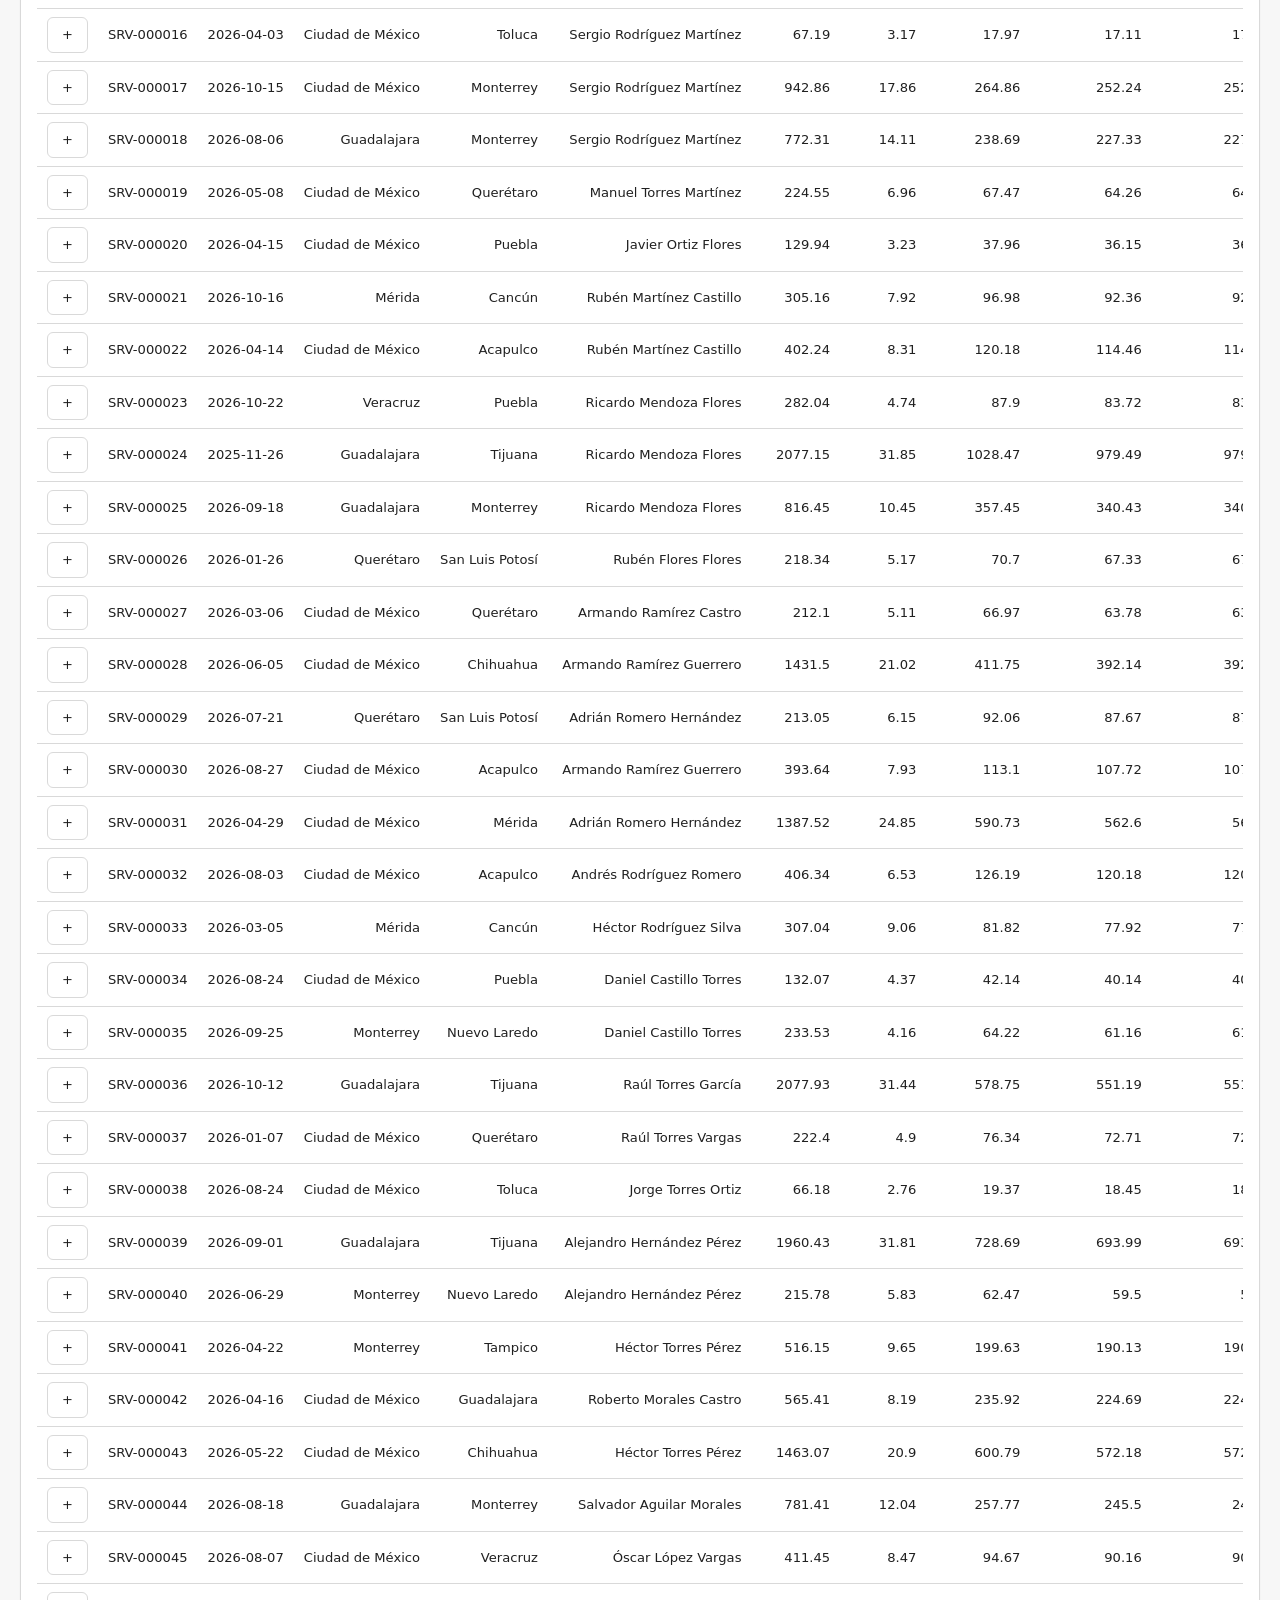
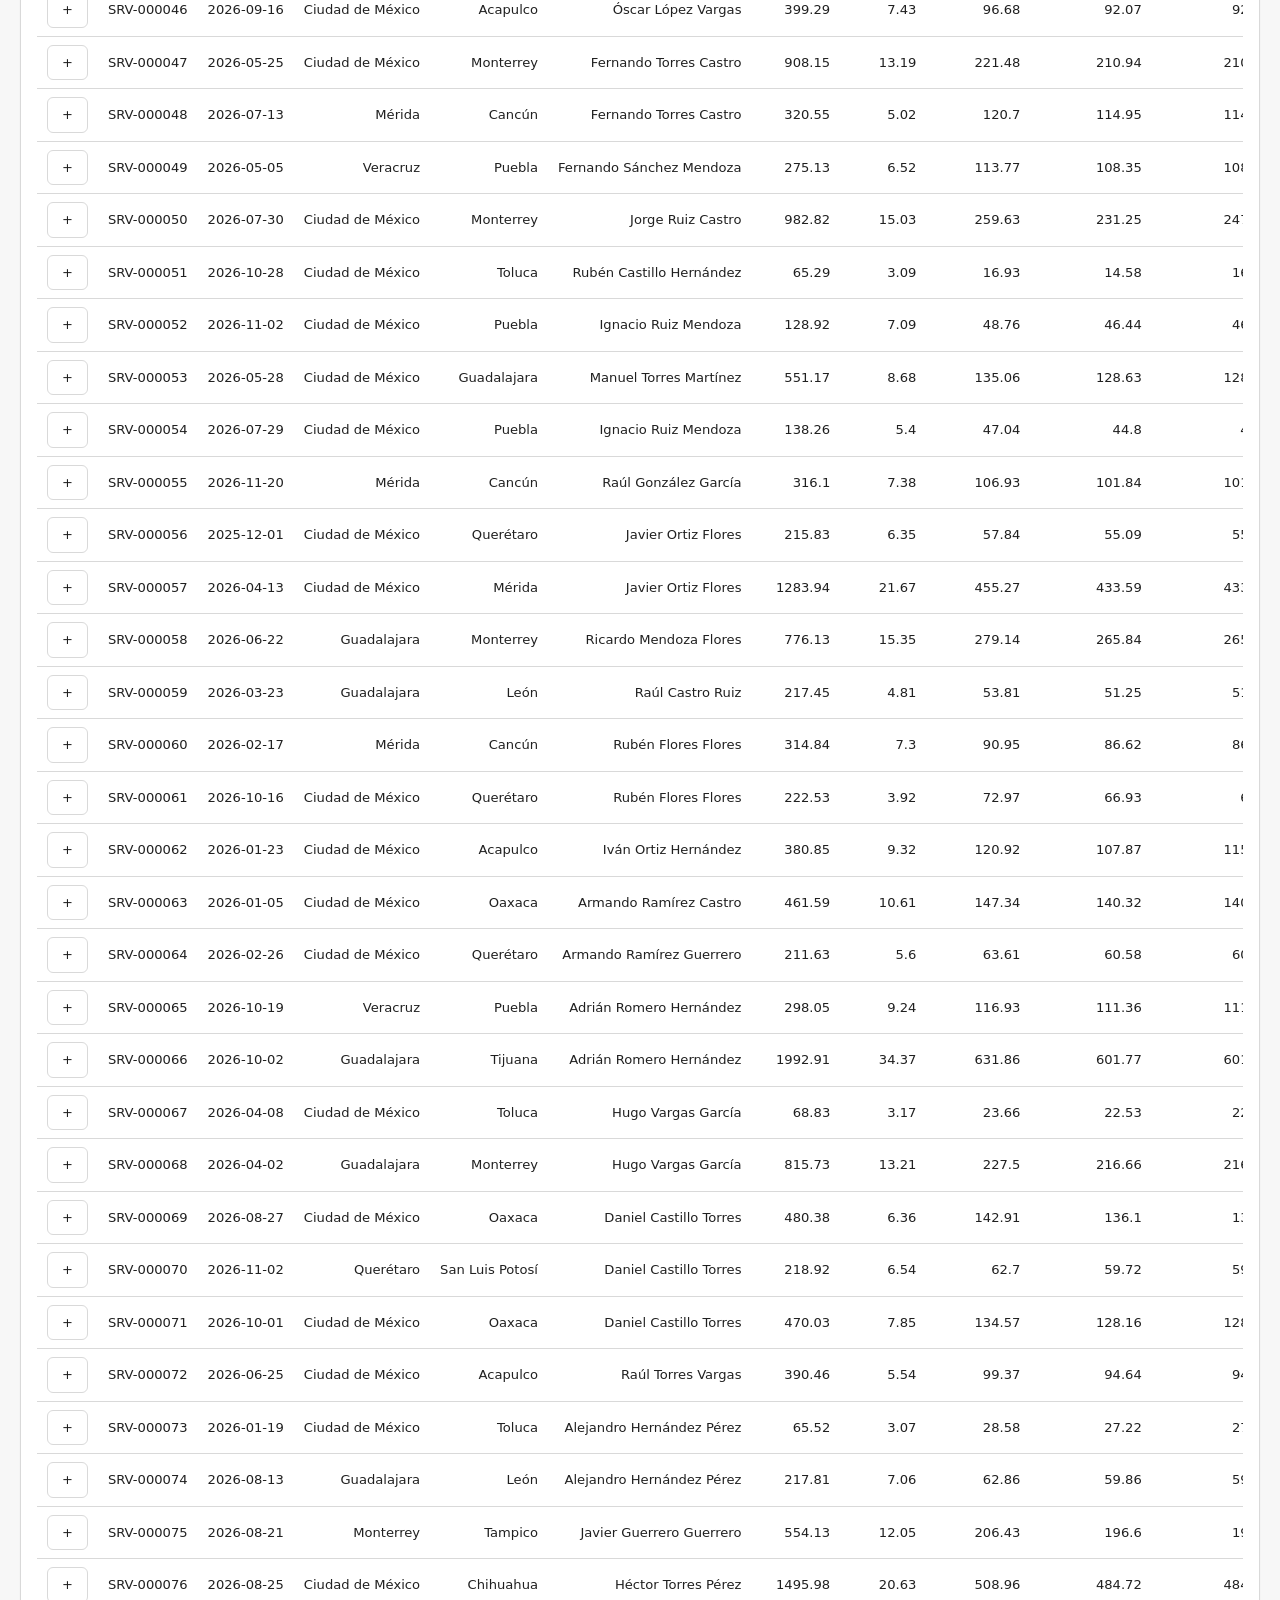
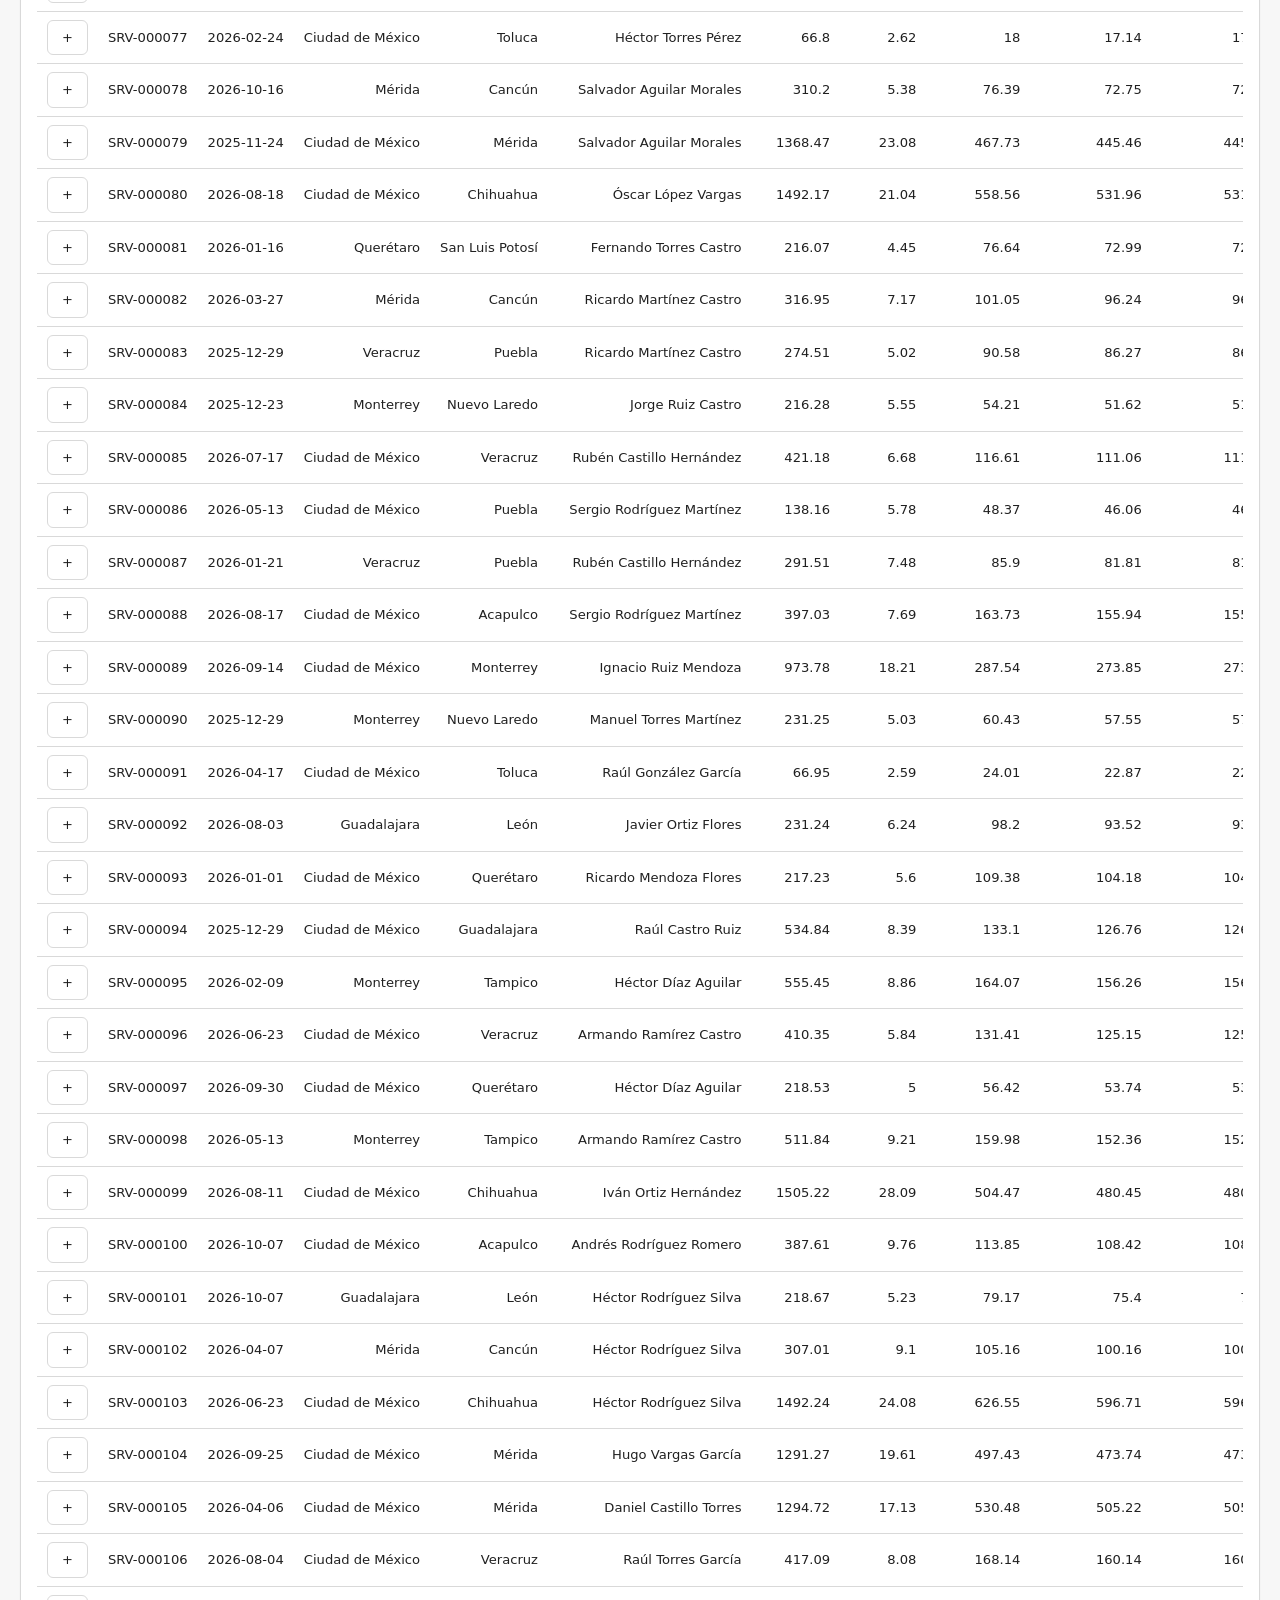
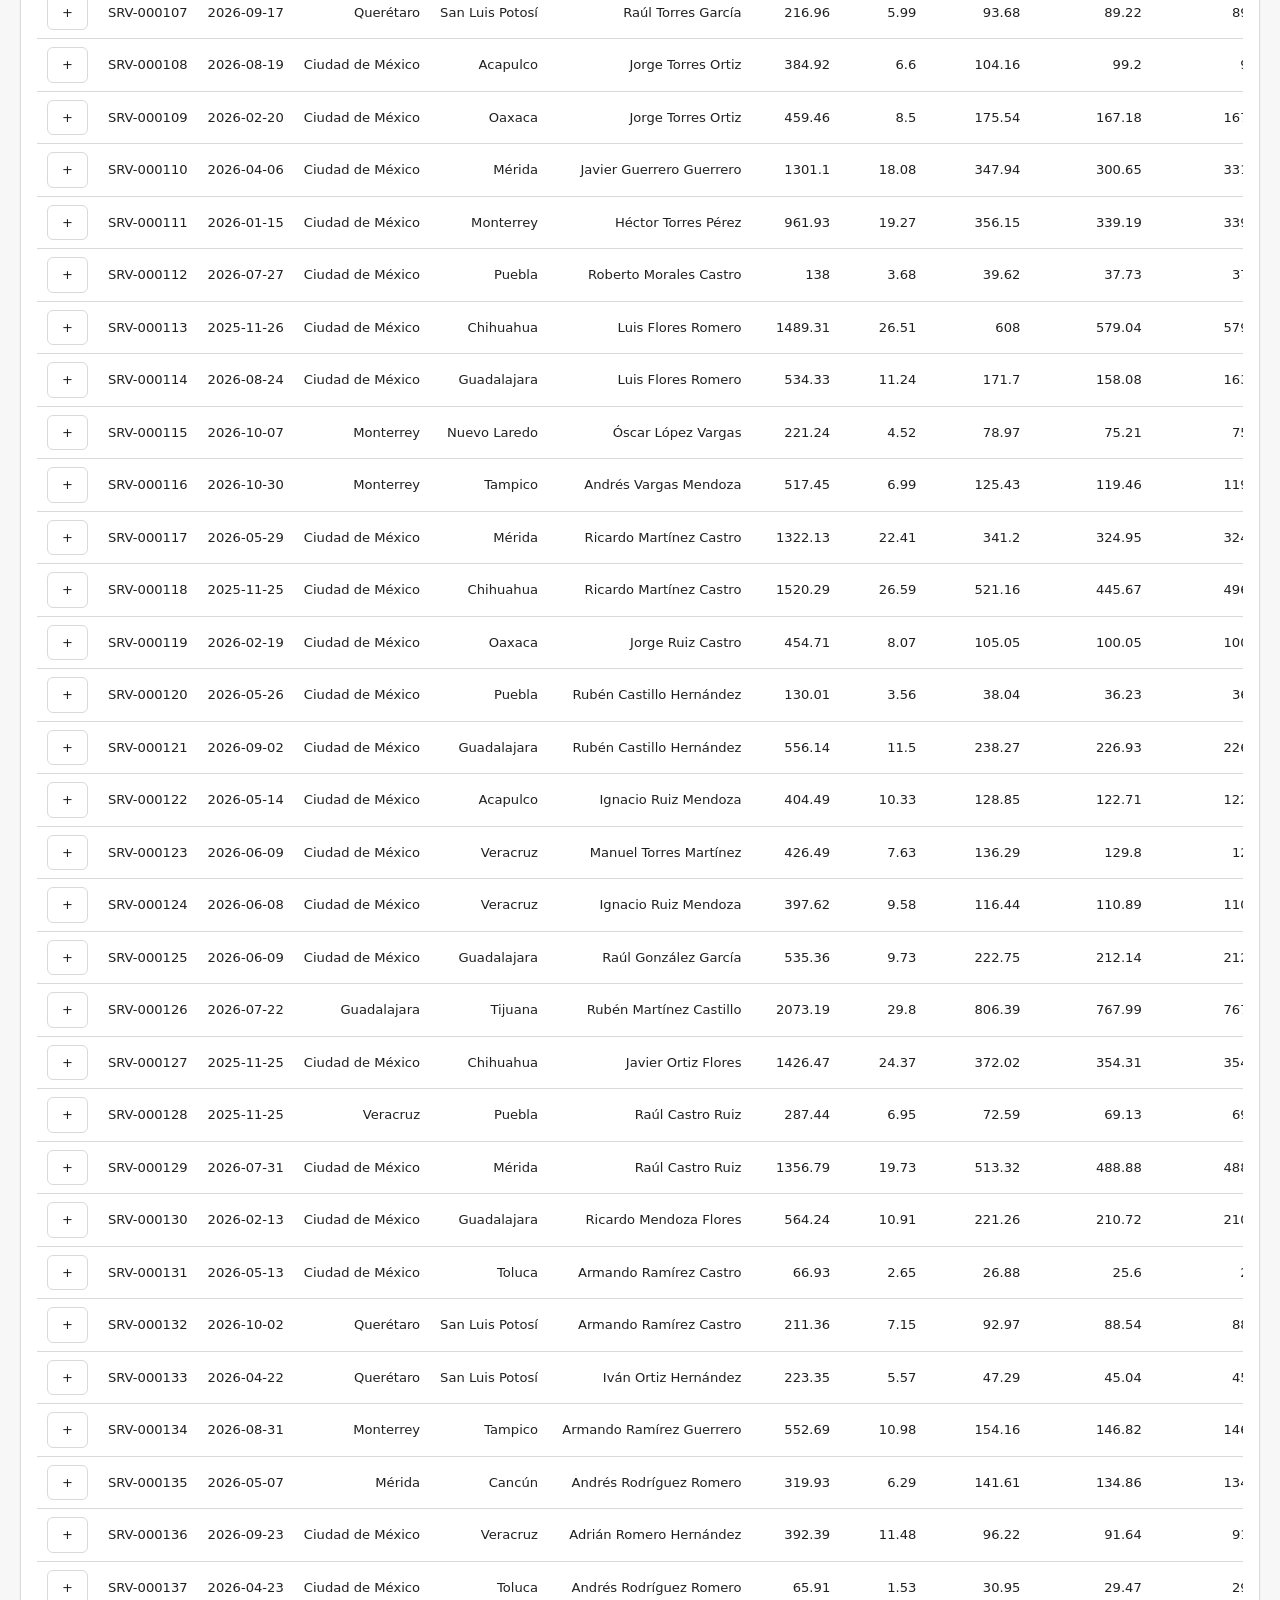
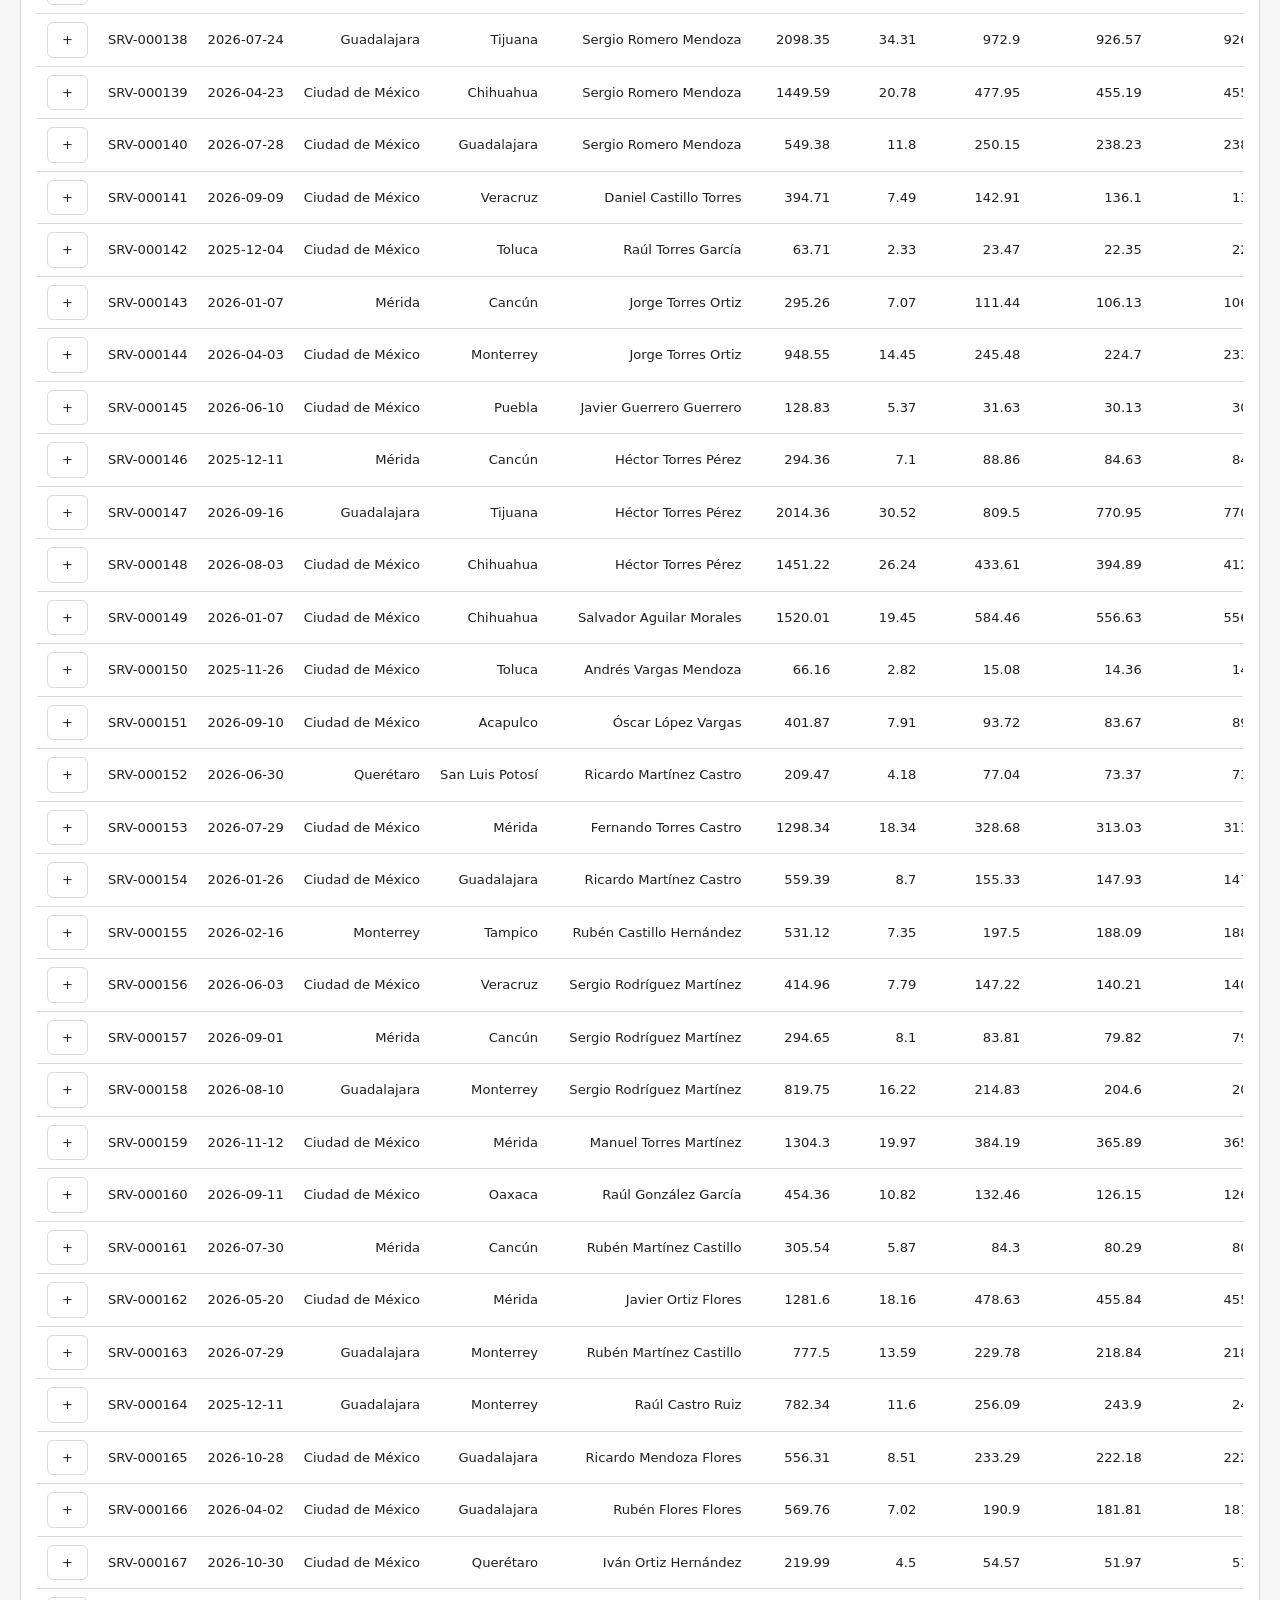
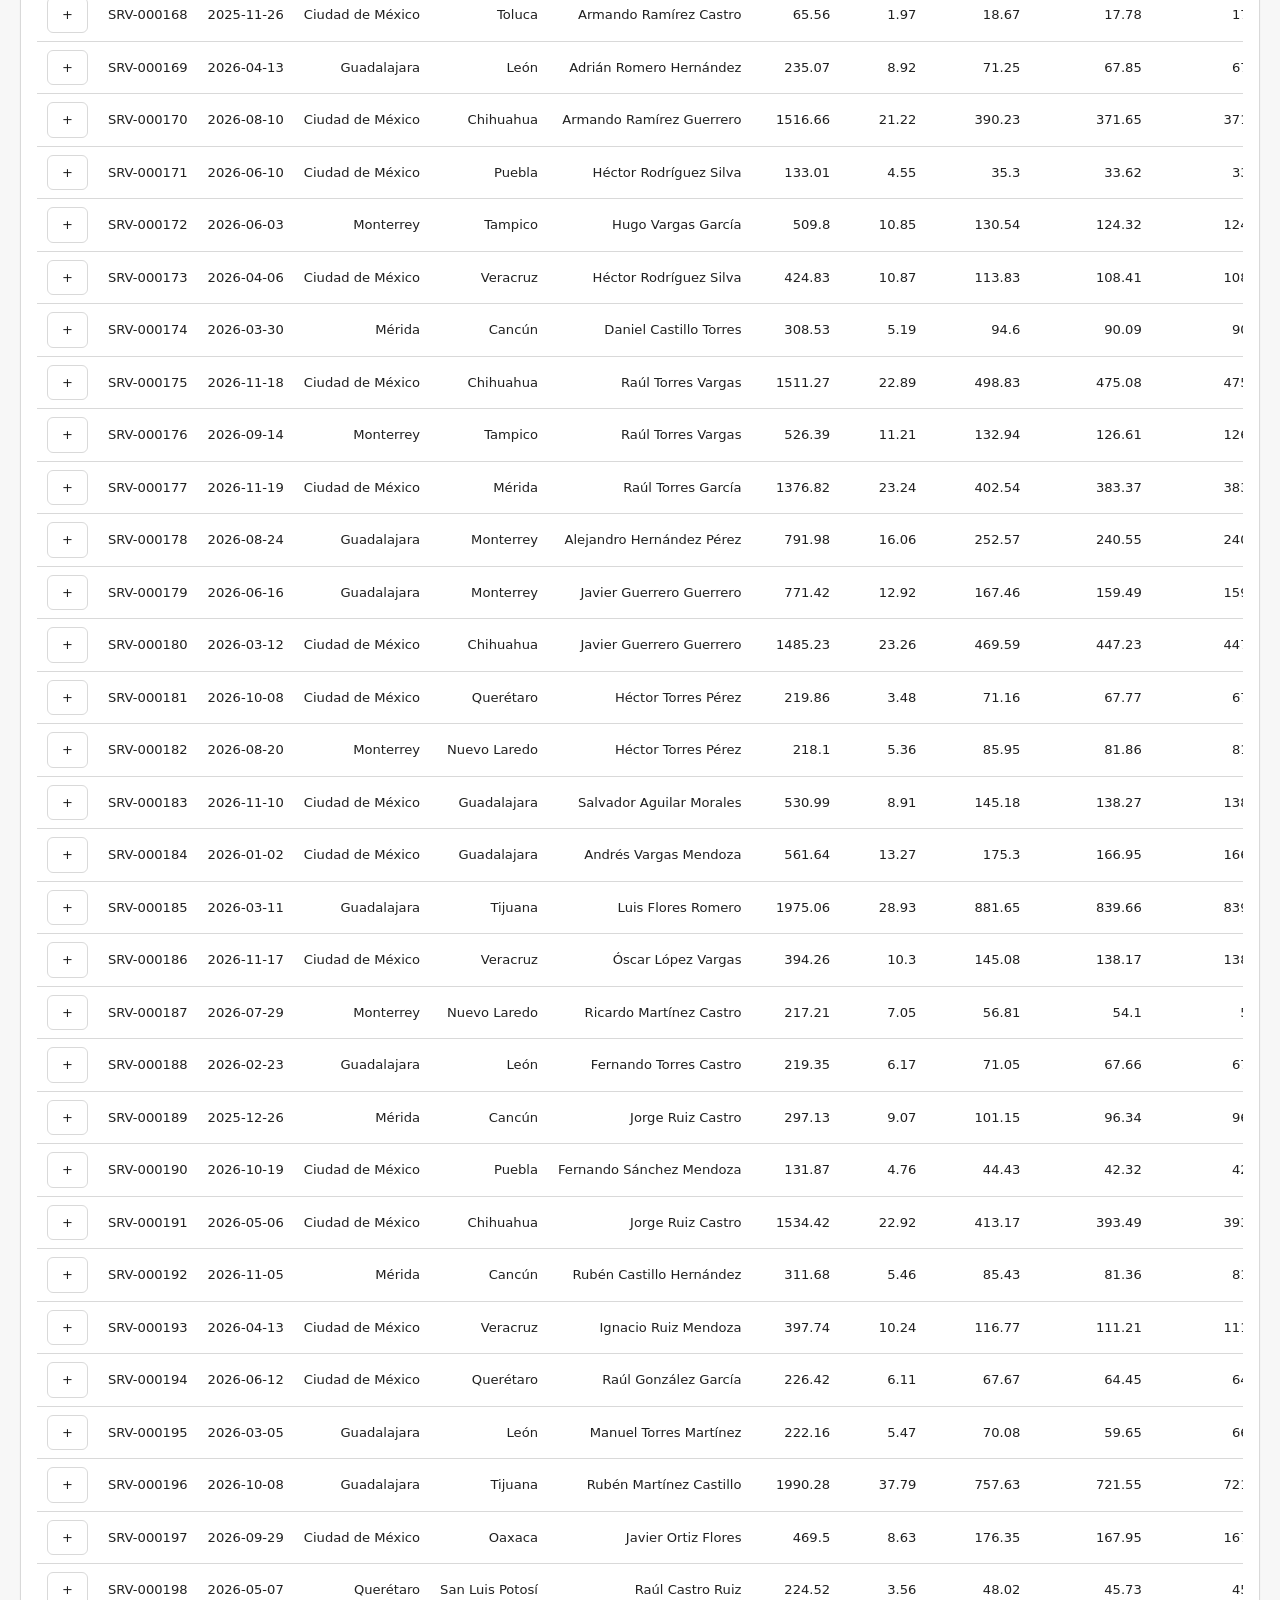
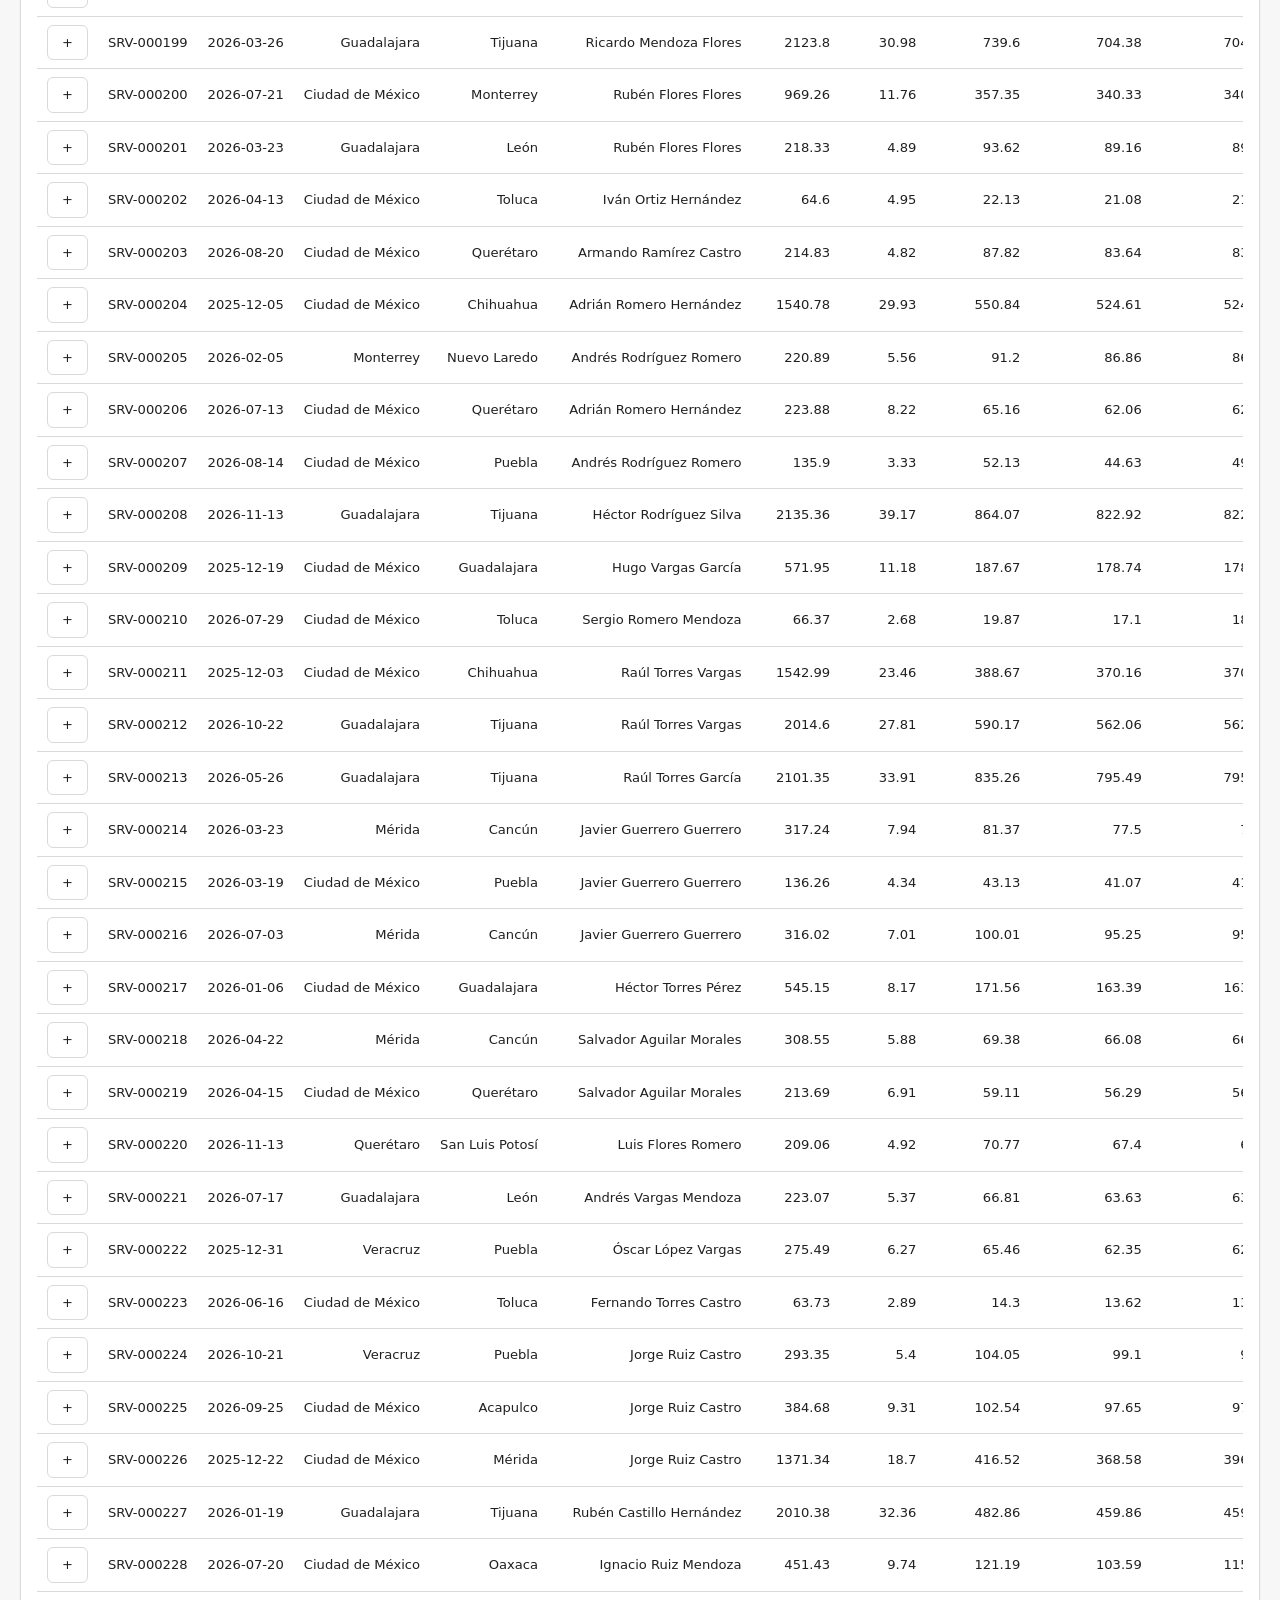
==== commit a3ec8686: "feat(securitytrans): generar datos demo y completar los 58 análisis" ====
--- a/data-management.html
+++ b/data-management.html
@@ -26,6 +26,8 @@
       <a href="./index.html">iData</a> &rsaquo; <span id="BREADCRUMB">Data Management</span>
     </nav>
 
+    <div class="alert warn" id="DEMO_BANNER" role="note" style="margin-bottom:16px"></div>
+
     <section class="region" aria-label="Título principal">
       <div class="region-body" style="padding-top:14px">
         <h1 style="margin:0;font-size:1.4rem">DATA MANAGEMENT</h1>
@@ -33,9 +35,9 @@
       </div>
     </section>
 
-    <!-- R02 Identificación de la unidad -->
-    <section class="region" id="R_VEHICLE_PROFILE" aria-label="Identificación de la unidad">
-      <div class="region-title">Identificación de la unidad</div>
+    <!-- R02 Resumen de la flota -->
+    <section class="region" id="R_VEHICLE_PROFILE" aria-label="Resumen de la flota">
+      <div class="region-title">Resumen de la flota</div>
       <div class="region-body">
         <div class="vehicle-profile" id="VEHICLE_PROFILE"><span class="state-msg">Cargando…</span></div>
       </div>
@@ -86,8 +88,7 @@
           <label>Naturaleza
             <select id="F_NATURALEZA">
               <option value="">Todas</option>
-              <option value="SIMULADO">Simulado</option>
-              <option value="REAL">Real</option>
+              <option value="DEMO">Demo (simulado)</option>
             </select>
           </label>
           <div class="filter-actions">
@@ -96,7 +97,7 @@
           </div>
         </div>
         <p class="filter-summary" id="FILTER_SUMMARY"></p>
-        <p class="filter-note">El estado de servicio (activo/cerrado) no existe en las fuentes actuales; el filtro se mantiene para compatibilidad.</p>
+        <p class="filter-note">Los filtros se alimentan de datos DEMO (35 conductores, 25 vehículos, 18 rutas, 1,200 servicios).</p>
       </div>
     </section>
 
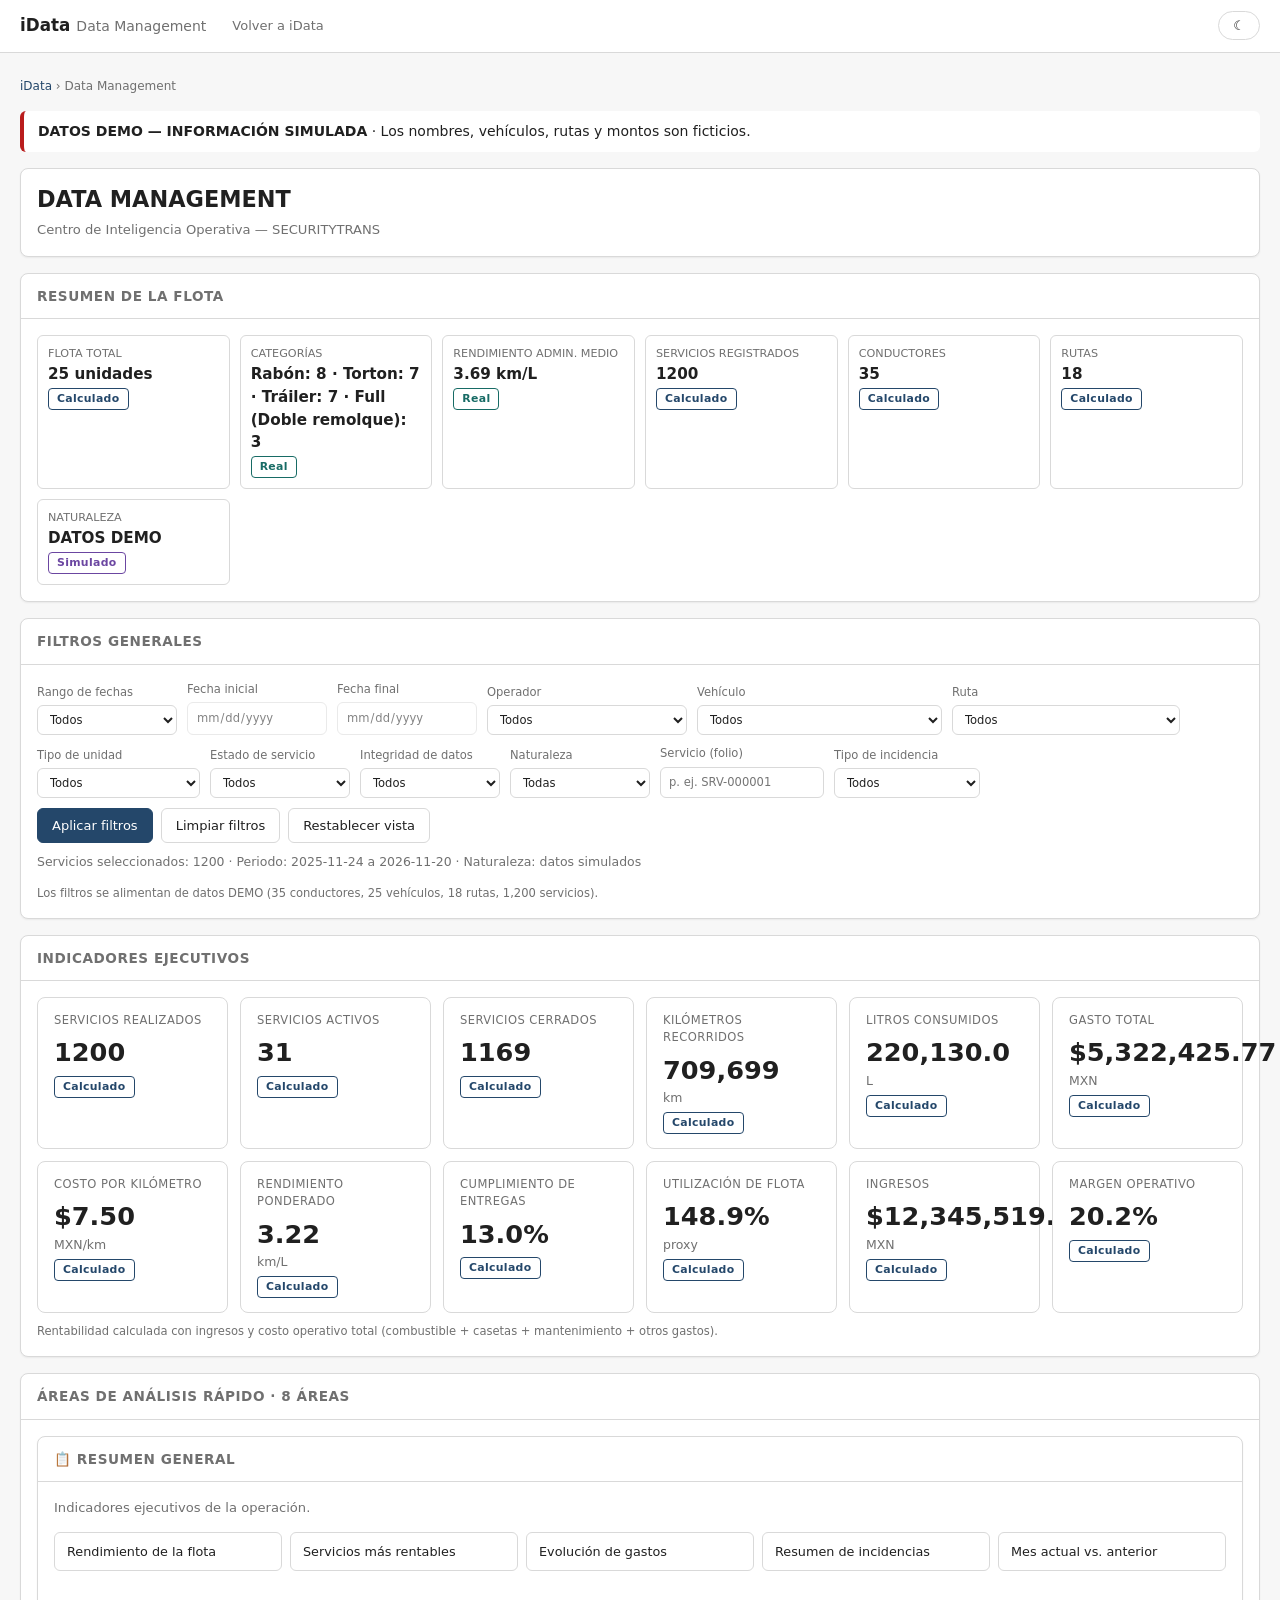
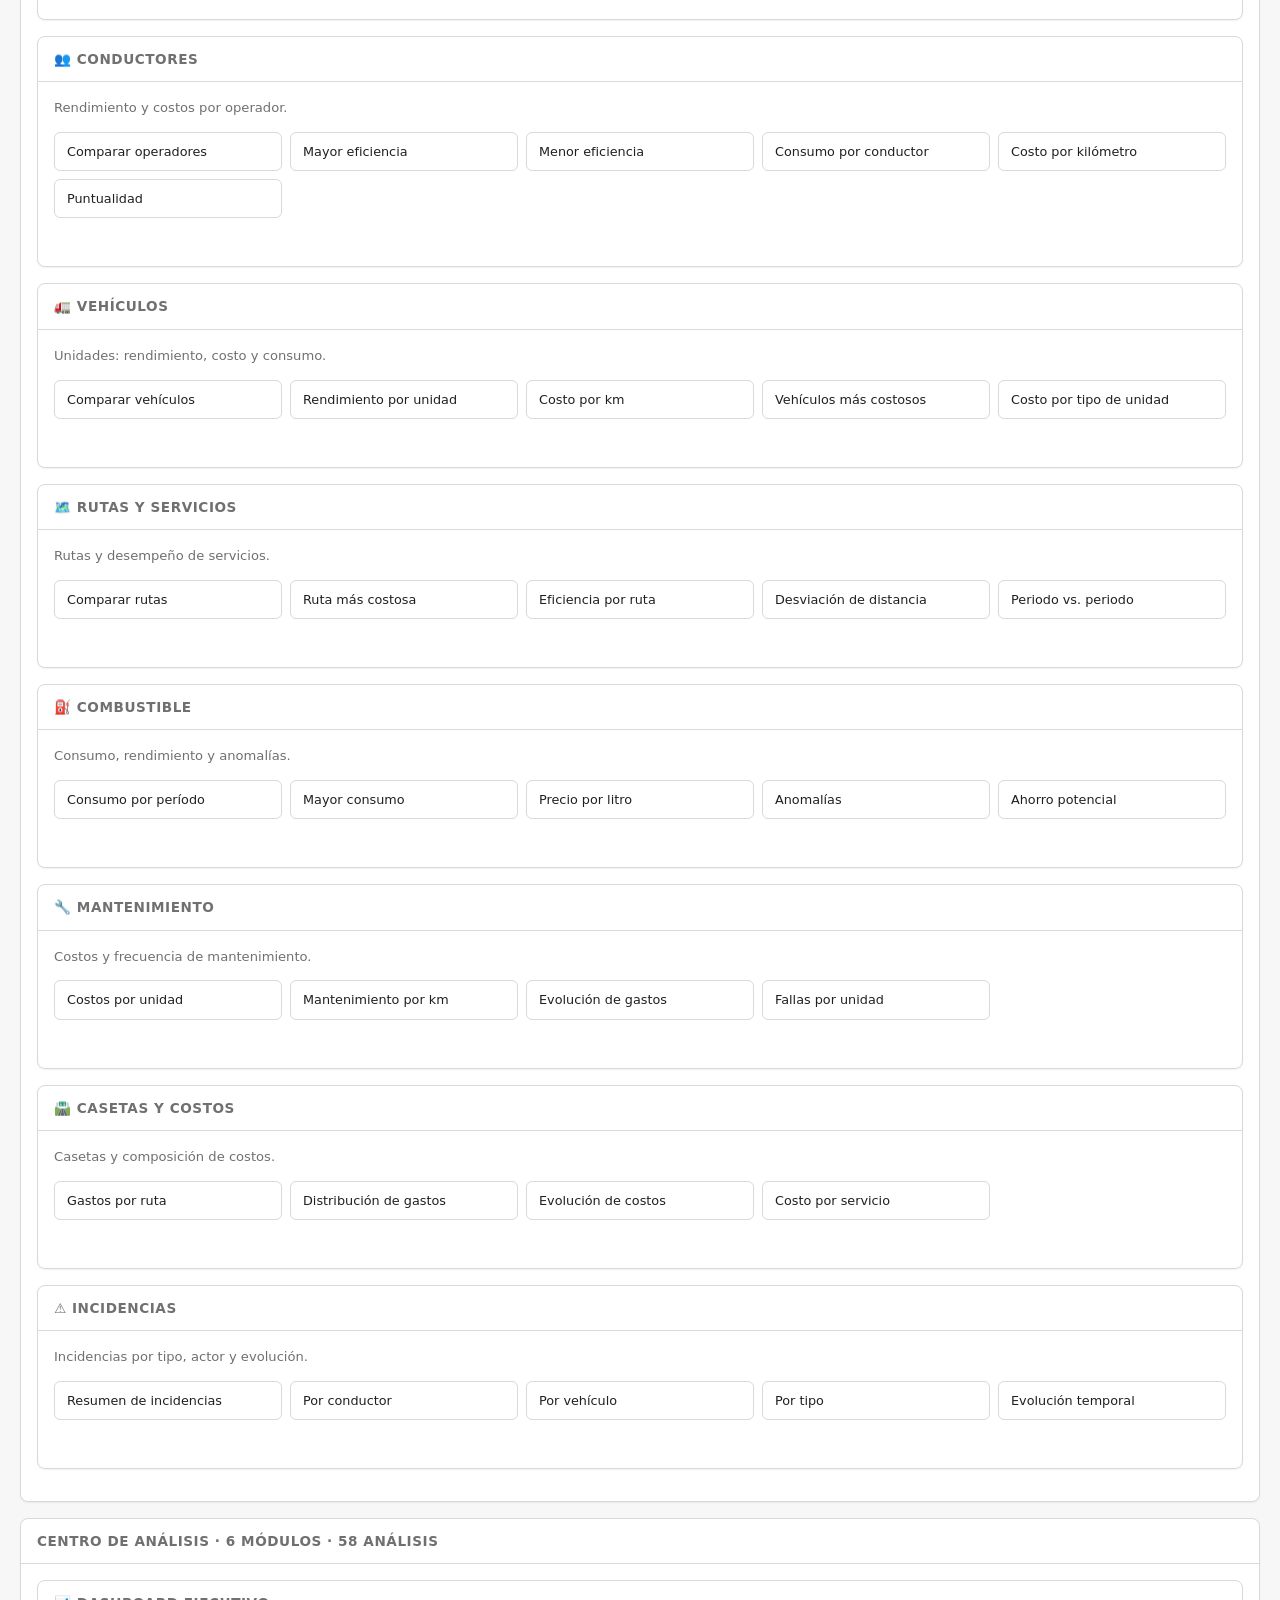
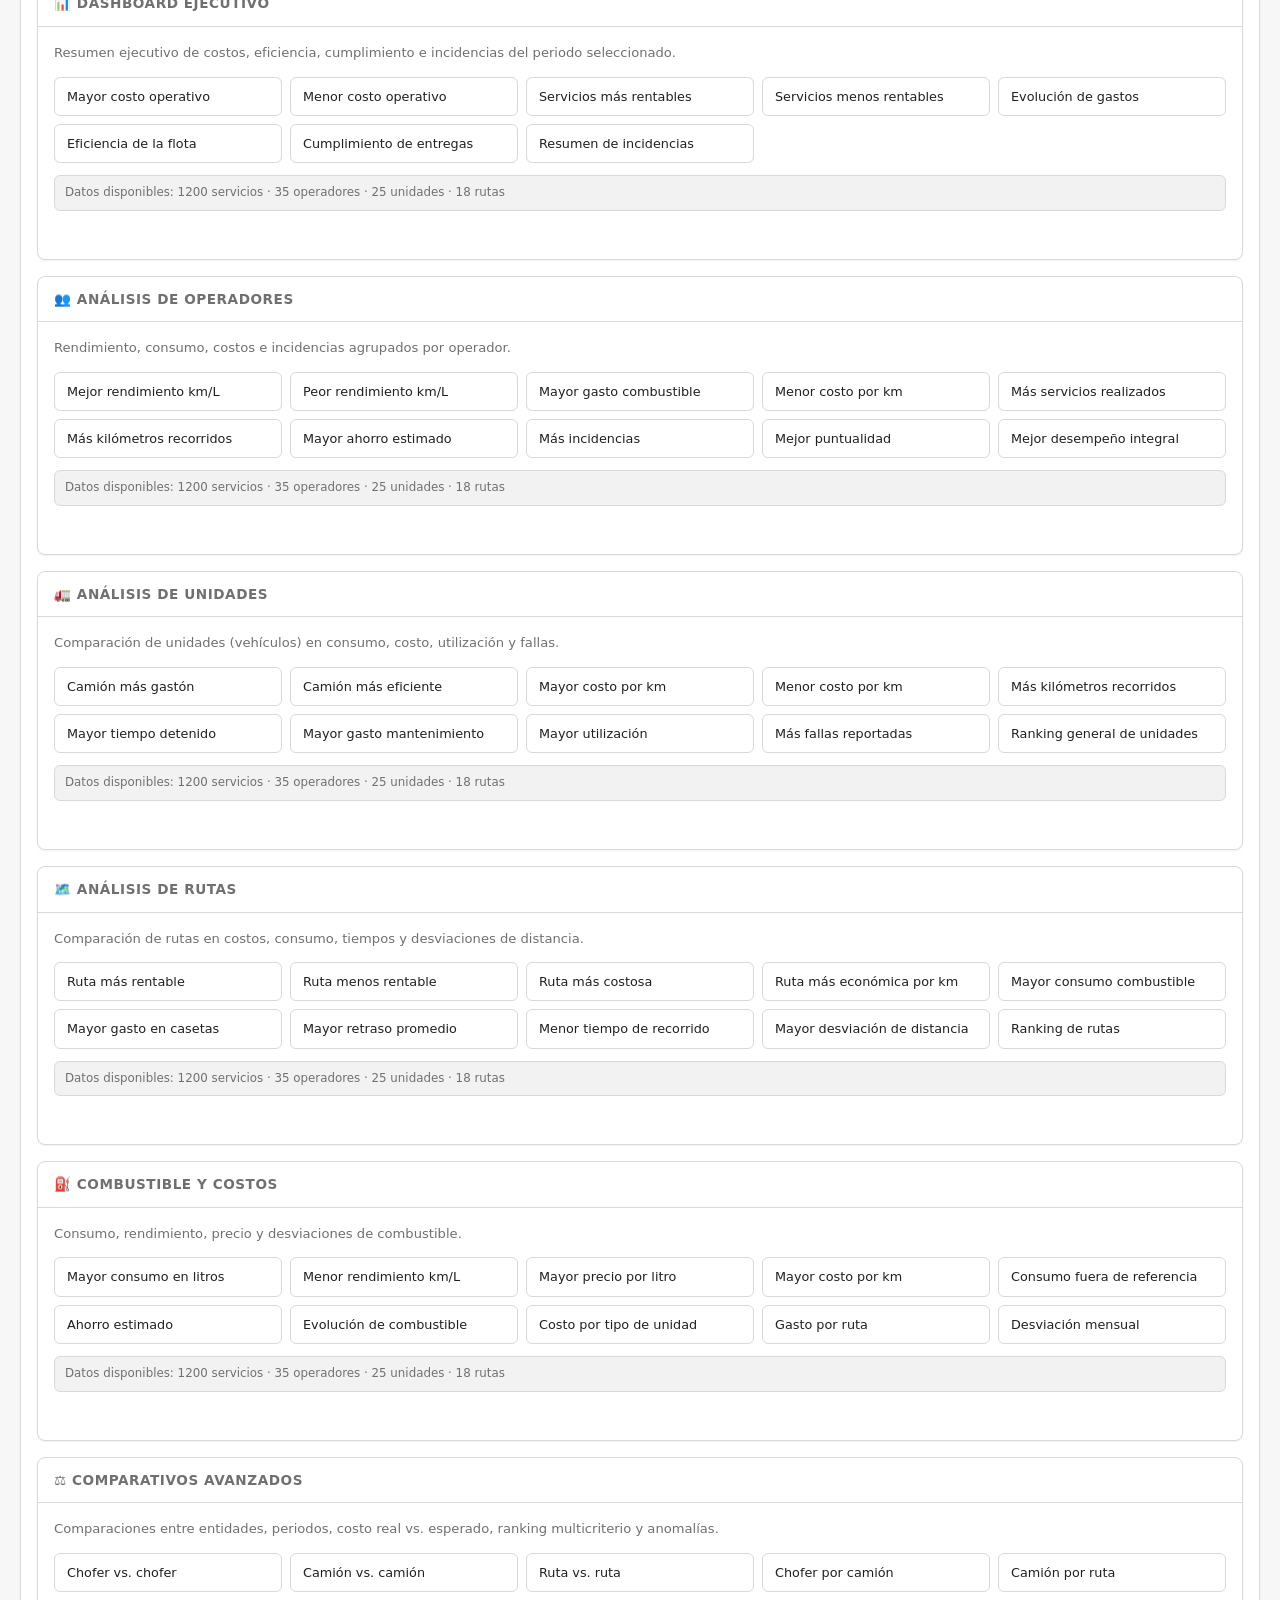
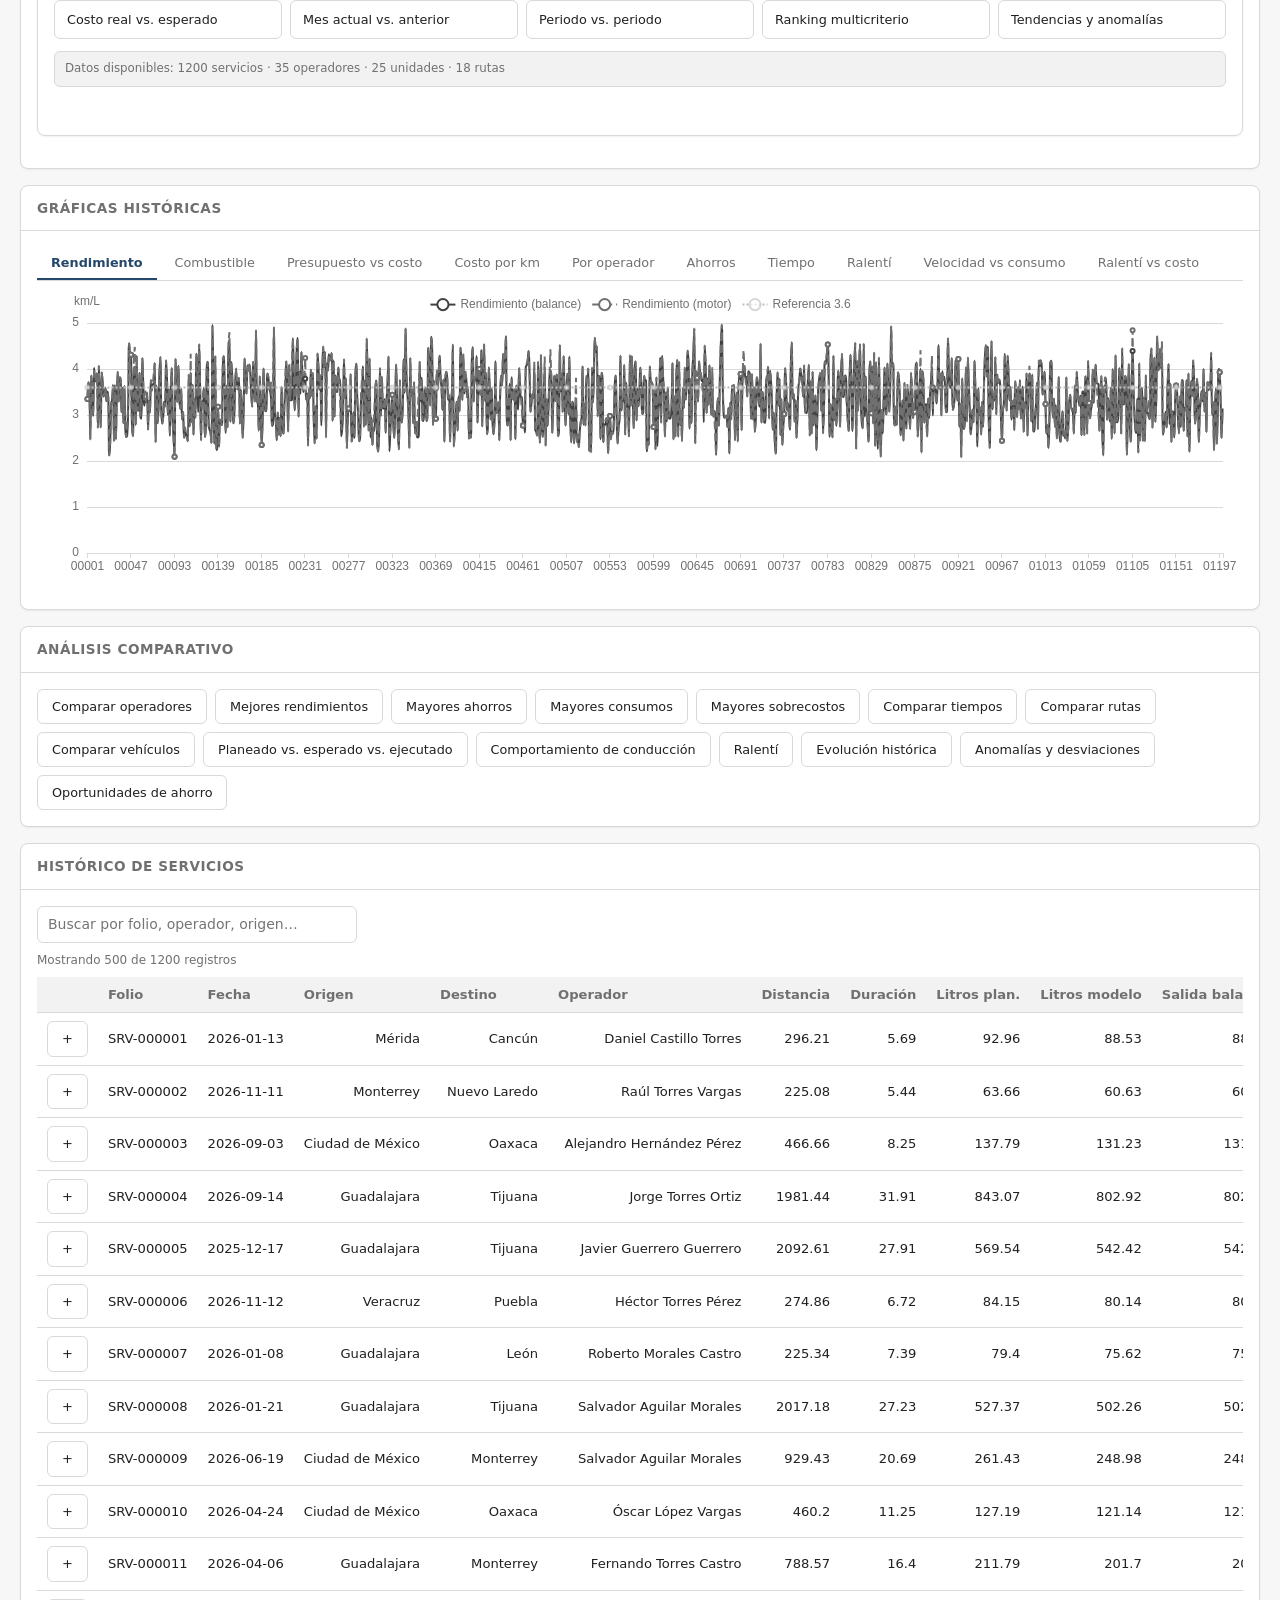
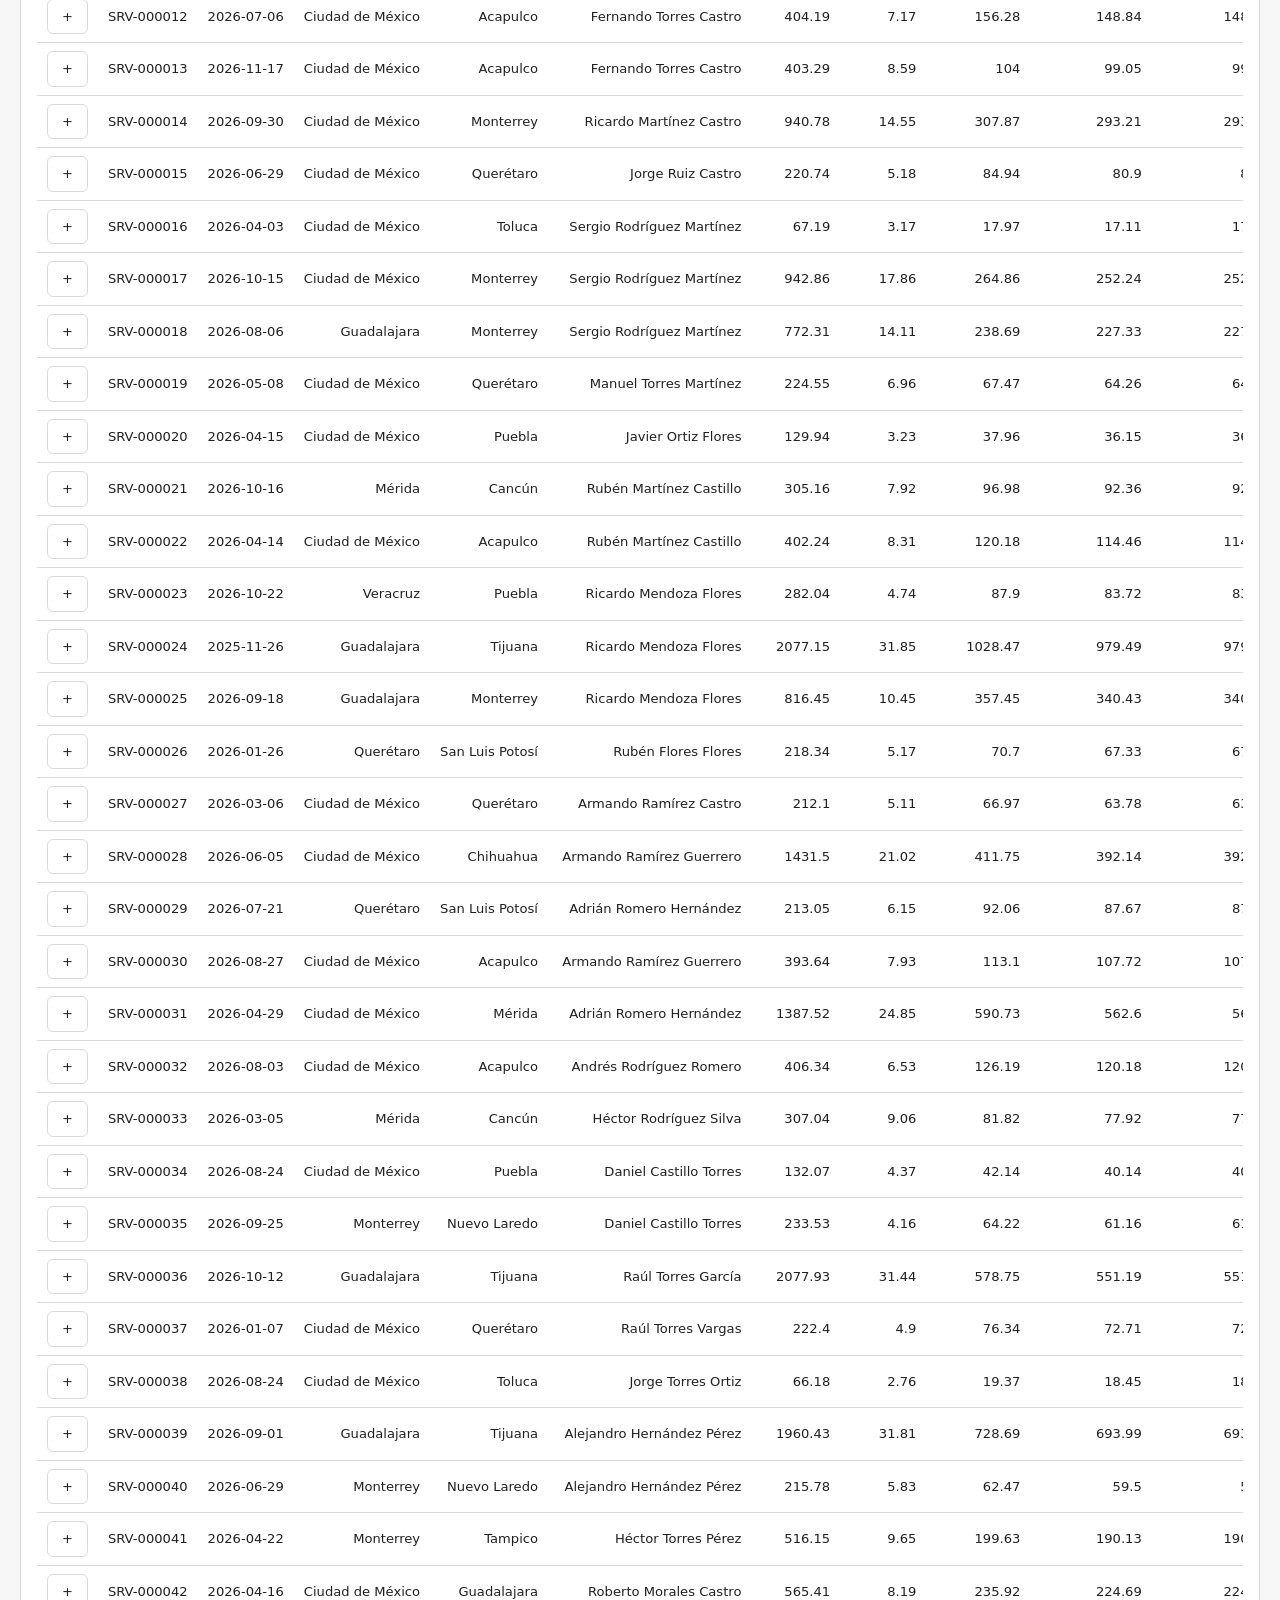
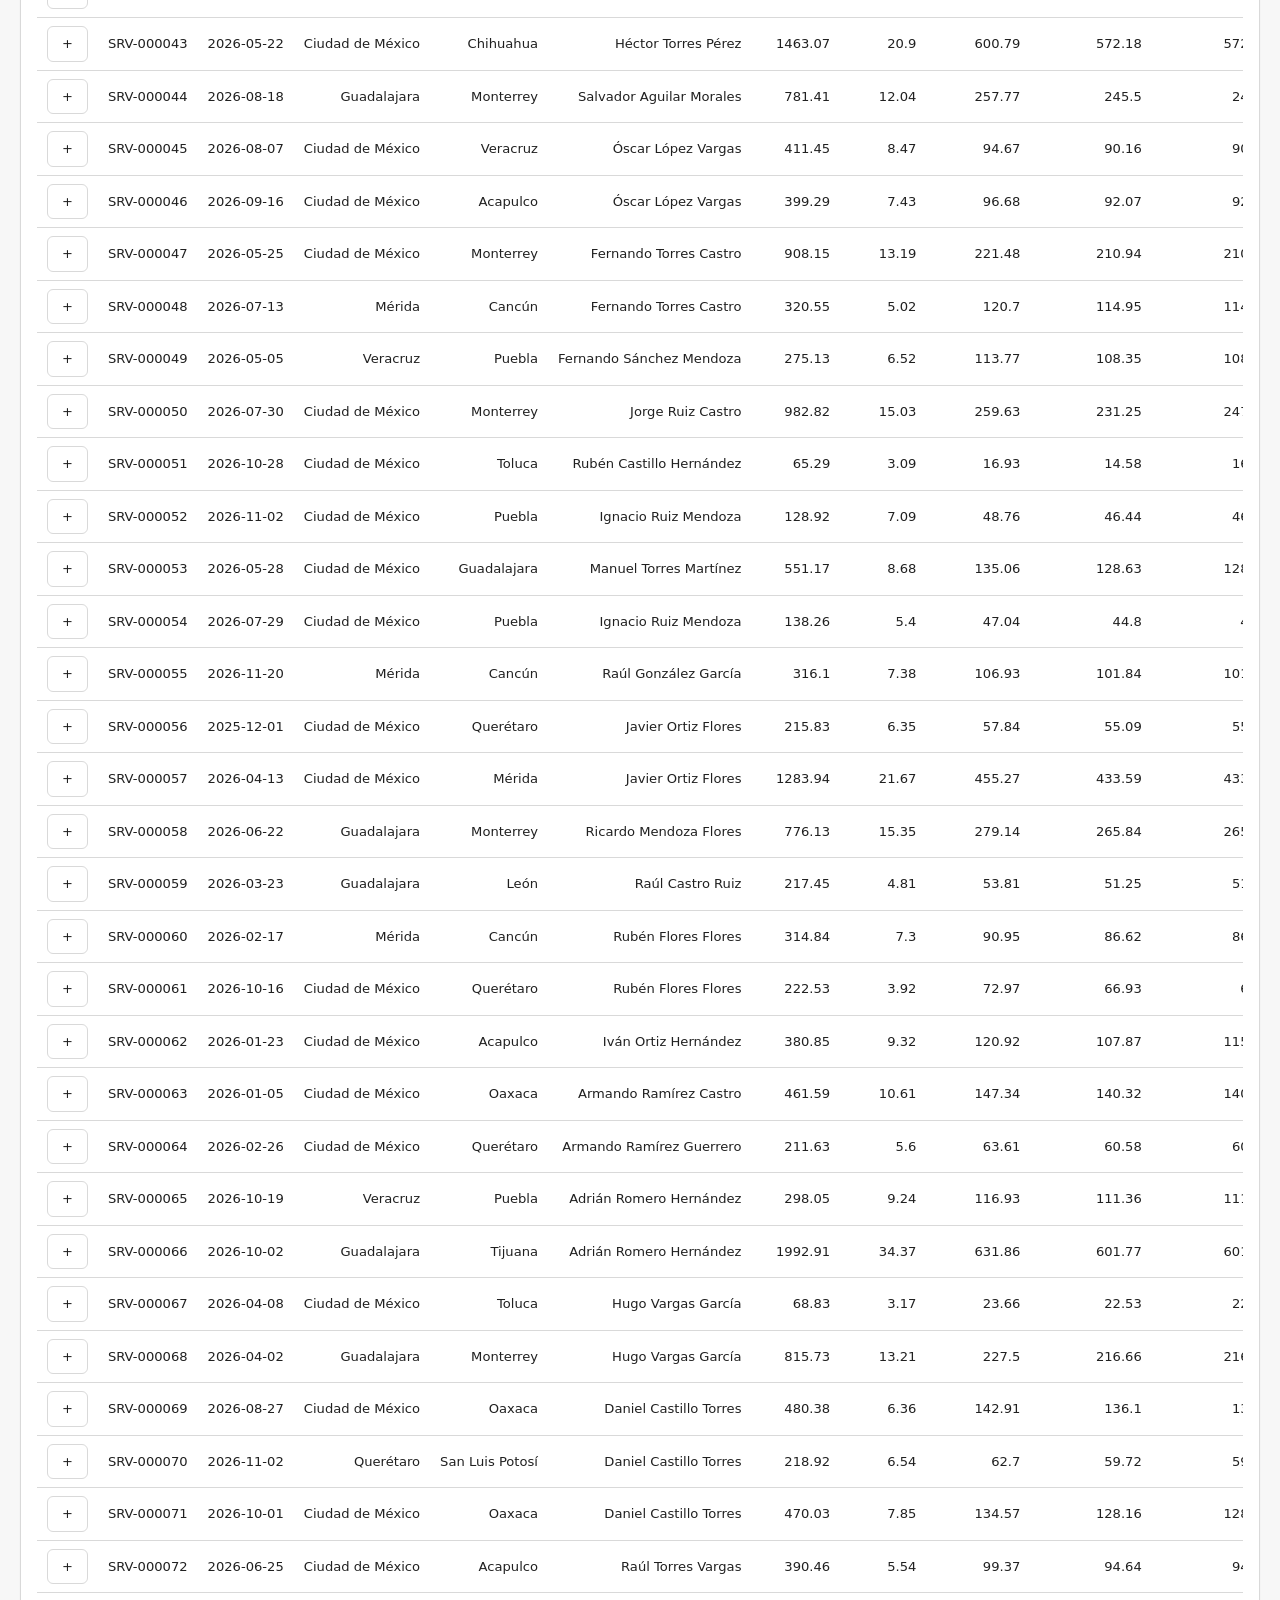
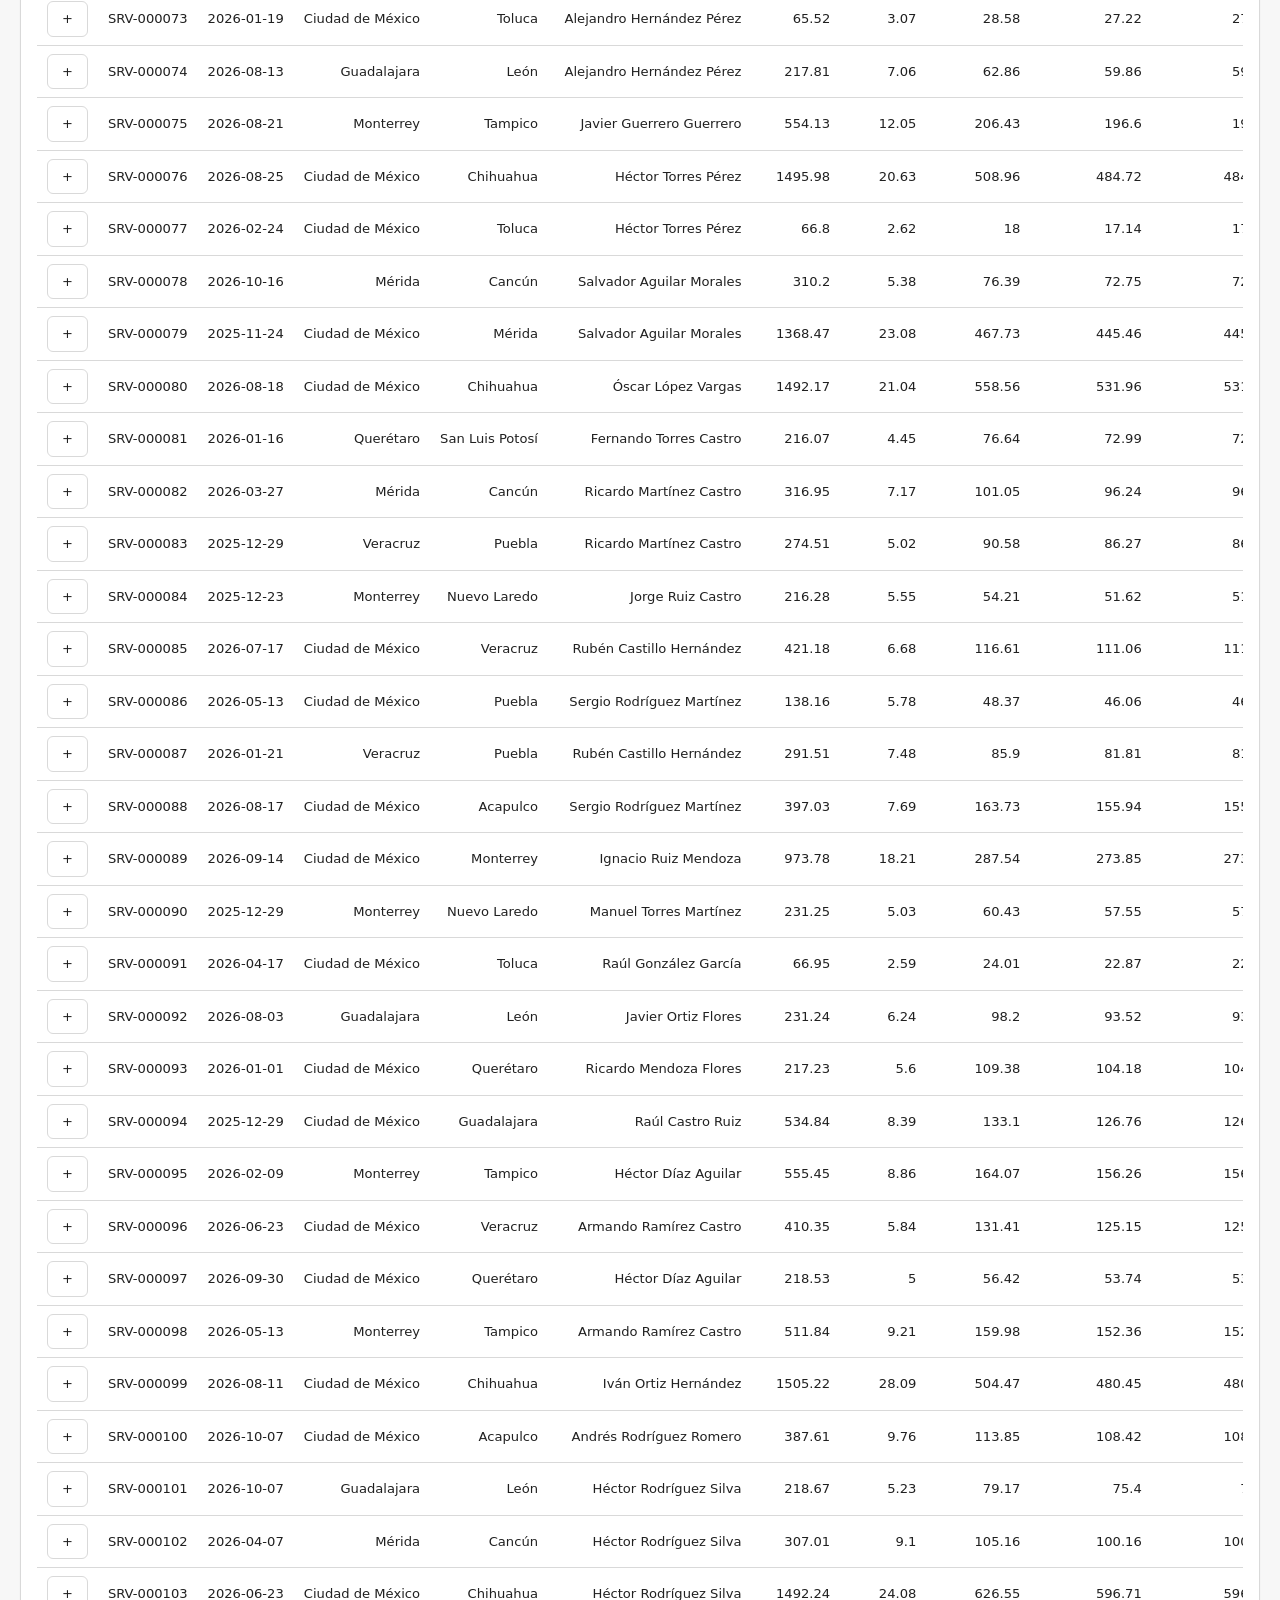
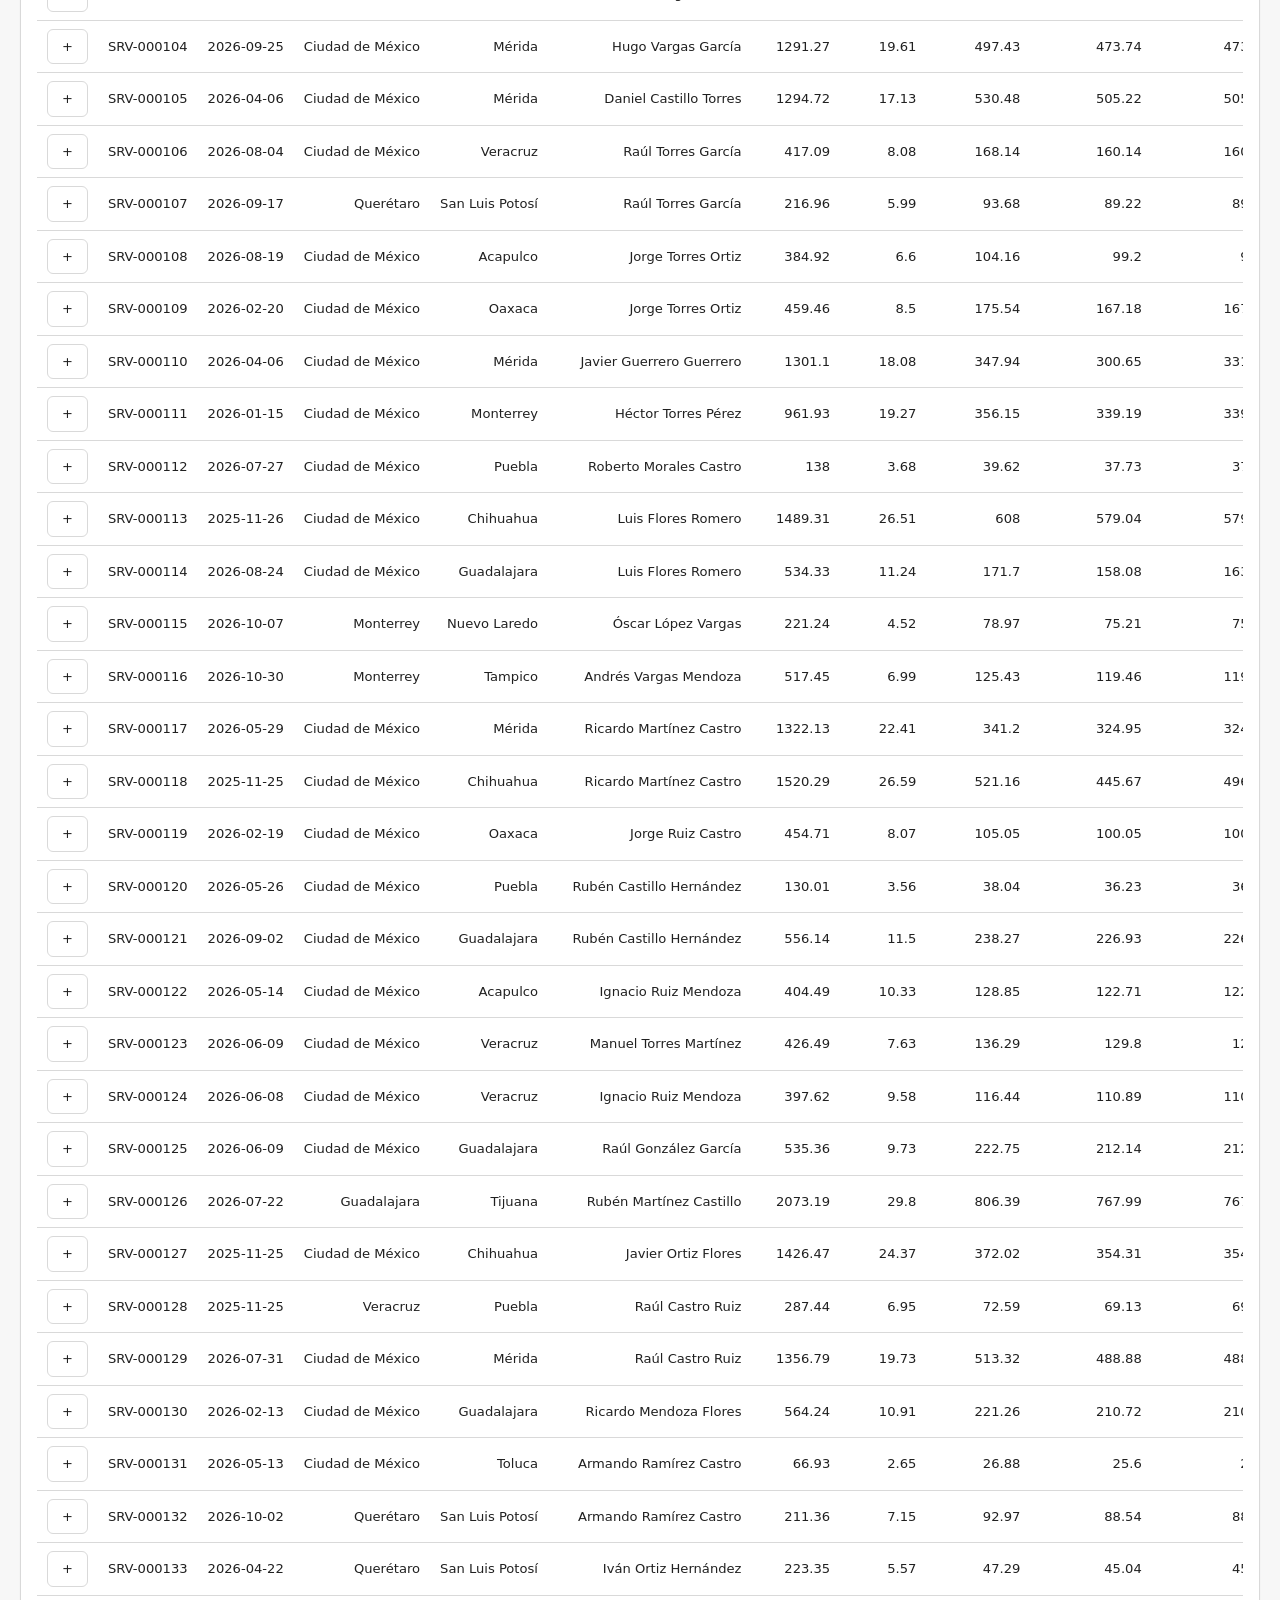
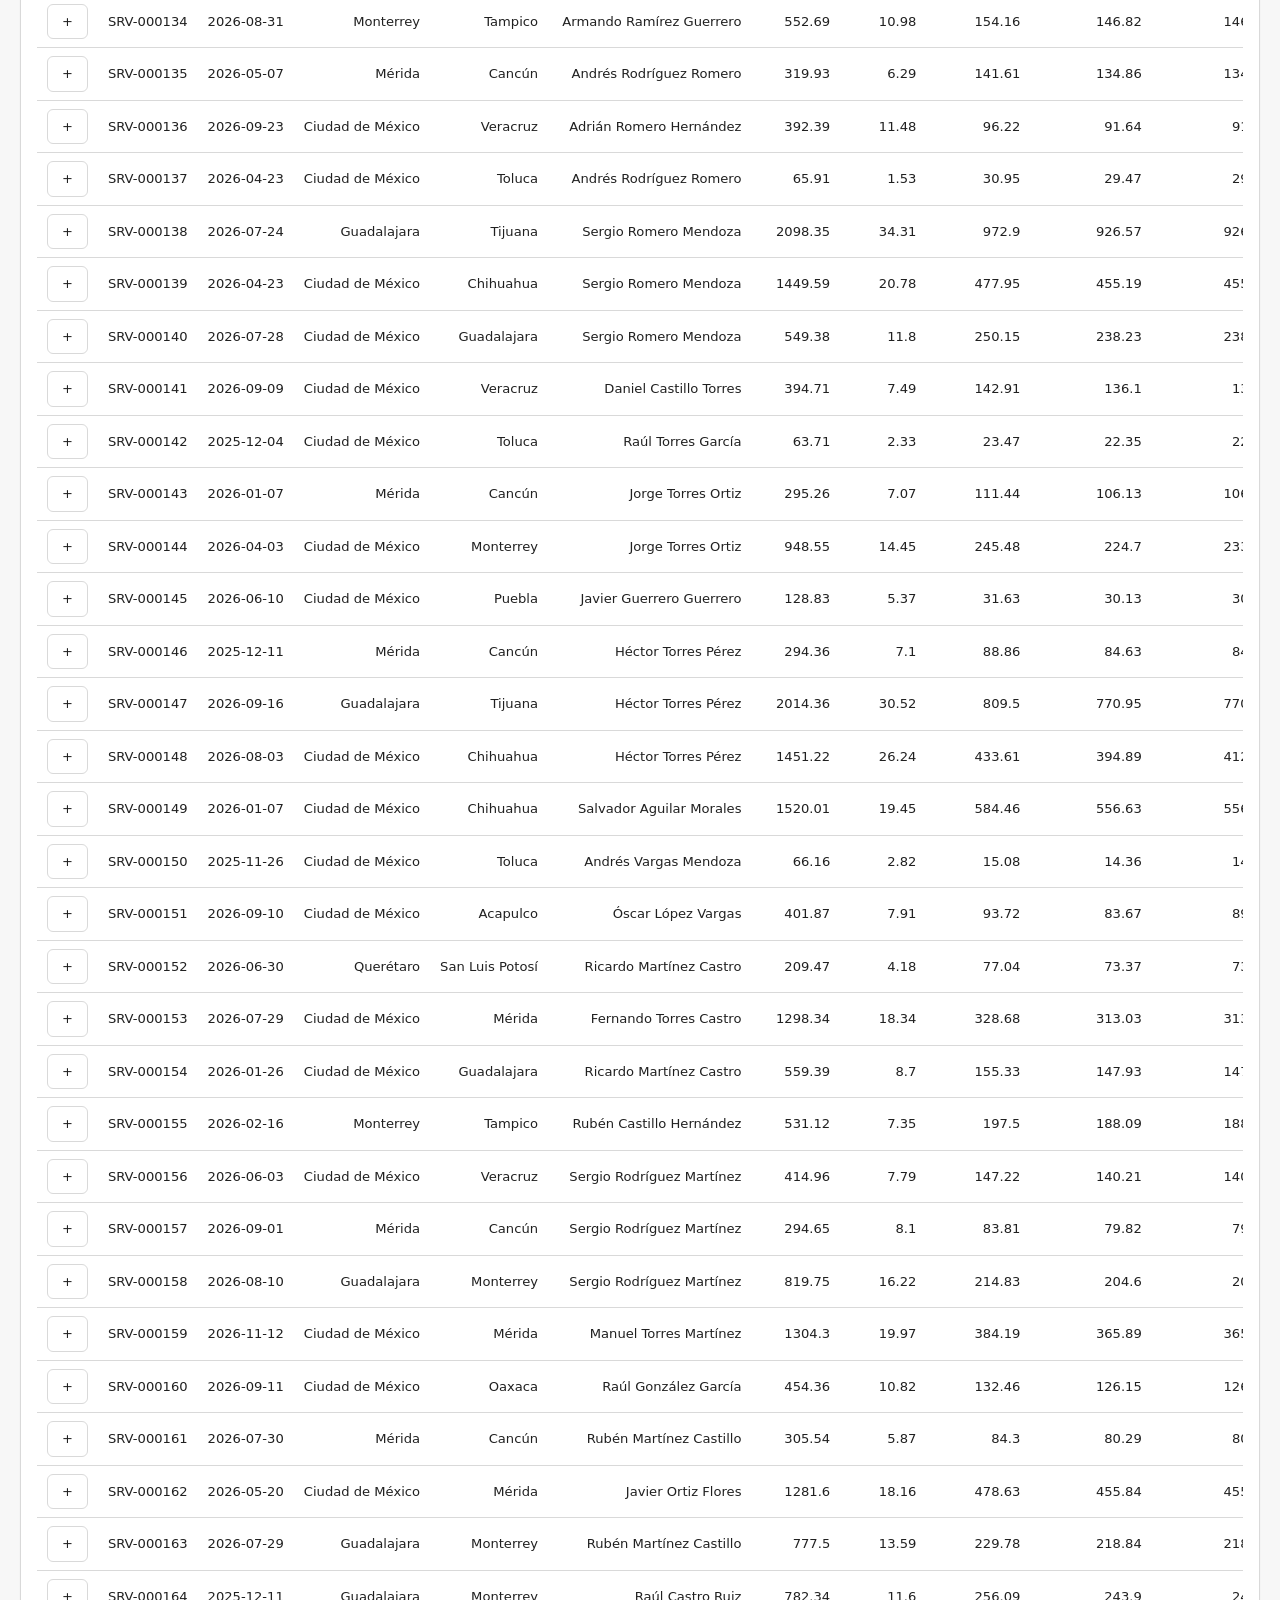
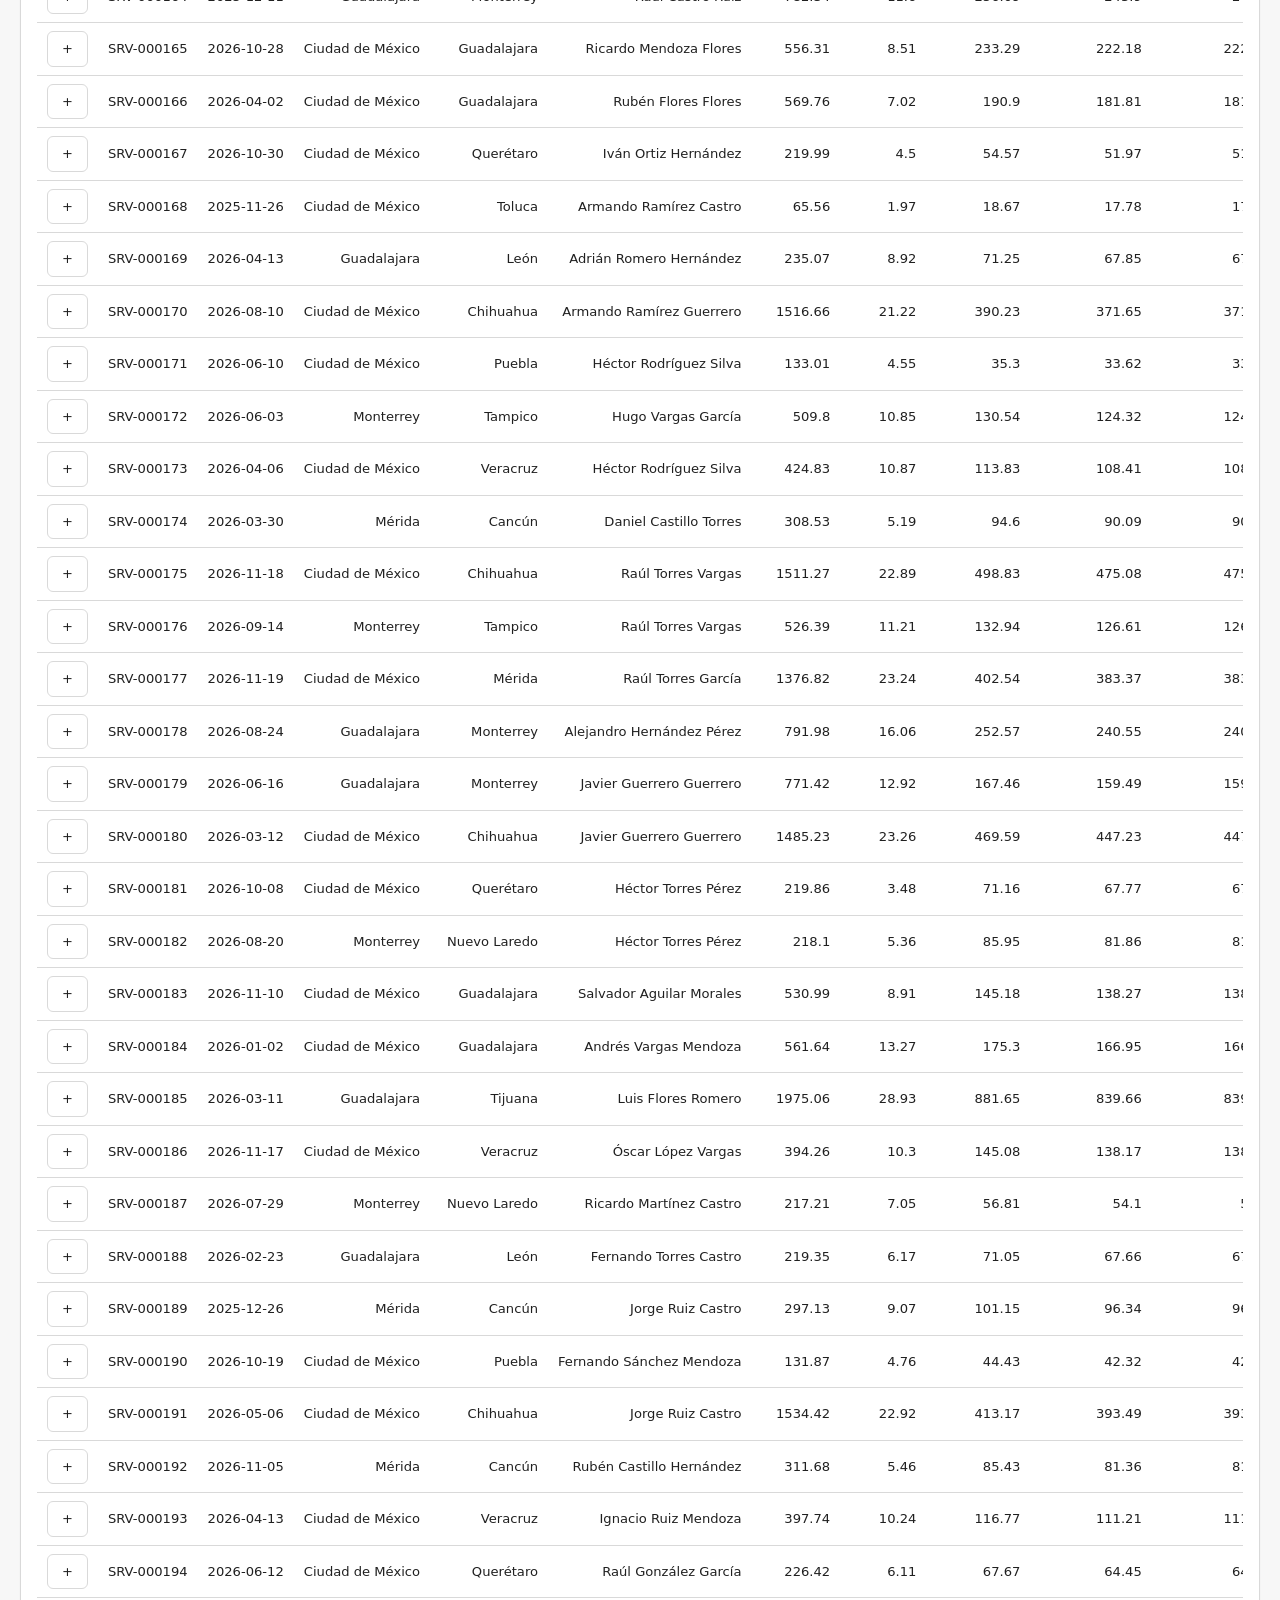
==== commit 8e1d9e26: "feat(data-management): interactive analytics dashboard v2" ====
--- a/data-management.html
+++ b/data-management.html
@@ -91,9 +91,21 @@
               <option value="DEMO">Demo (simulado)</option>
             </select>
           </label>
+          <label>Servicio (folio)
+            <input type="search" id="F_SERVICIO" placeholder="p. ej. SRV-000001">
+          </label>
+          <label>Tipo de incidencia
+            <select id="F_TIPO_INCIDENCIA">
+              <option value="">Todos</option>
+              <option value="con_fallas">Con fallas</option>
+              <option value="con_incidencias">Con incidencias</option>
+              <option value="con_retraso">Con retraso (&gt;2 h)</option>
+            </select>
+          </label>
           <div class="filter-actions">
             <button class="btn primary" id="B_APLICAR_FILTROS">Aplicar filtros</button>
             <button class="btn" id="B_LIMPIAR_FILTROS">Limpiar filtros</button>
+            <button class="btn" id="B_RESTABLECER">Restablecer vista</button>
           </div>
         </div>
         <p class="filter-summary" id="FILTER_SUMMARY"></p>
@@ -110,9 +122,17 @@
       </div>
     </section>
 
-    <!-- R05 Centro de análisis (6 módulos, 58 botones) -->
+    <!-- R05 Áreas de análisis rápido (DATA MANAGEMENT 2.0) -->
+    <section class="region" id="R_AREAS" aria-label="Áreas de análisis rápido">
+      <div class="region-title">Áreas de análisis rápido · 8 áreas</div>
+      <div class="region-body">
+        <div id="DM_AREAS"></div>
+      </div>
+    </section>
+
+    <!-- R06 Centro de análisis (6 módulos, 58 botones) -->
     <section class="region" id="R_DATA_MODULES" aria-label="Centro de análisis">
-      <div class="region-title">Centro de análisis · 6 módulos</div>
+      <div class="region-title">Centro de análisis · 6 módulos · 58 análisis</div>
       <div class="region-body">
         <div id="DM_MODULES"></div>
       </div>
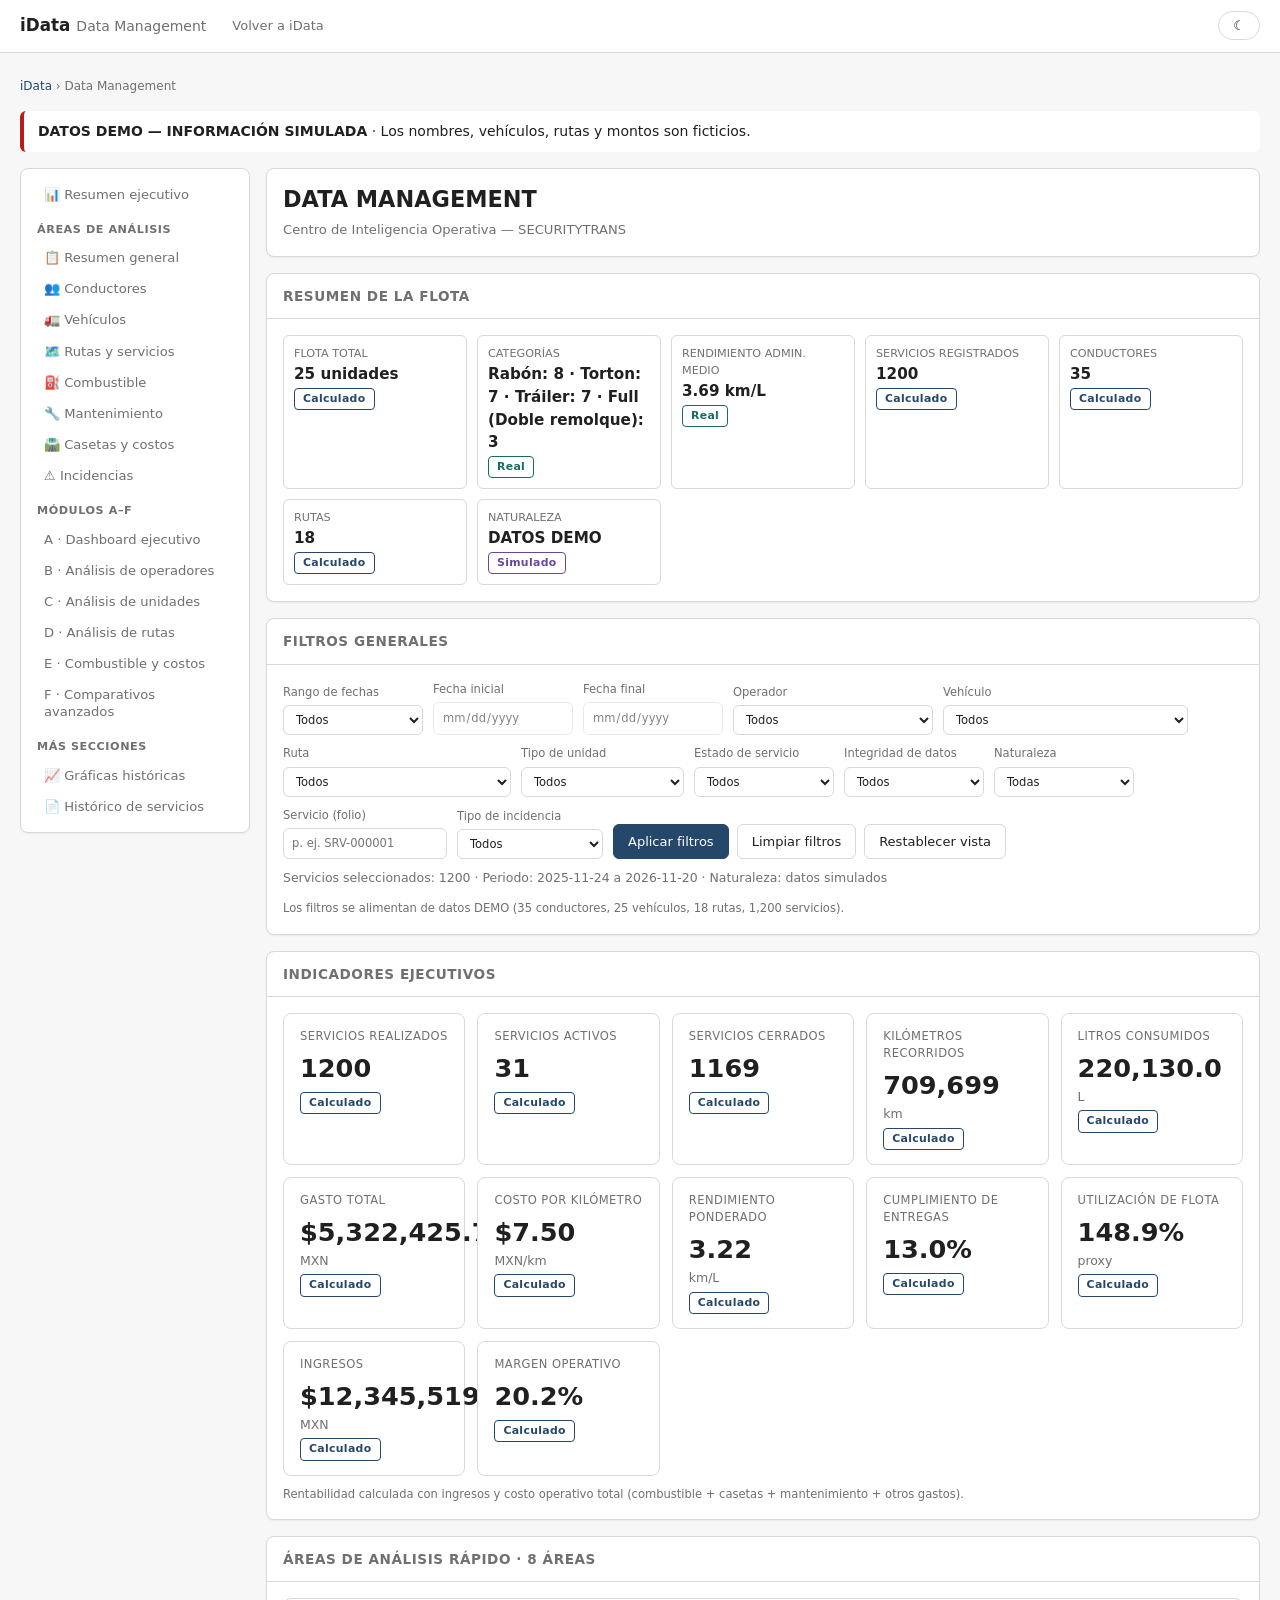
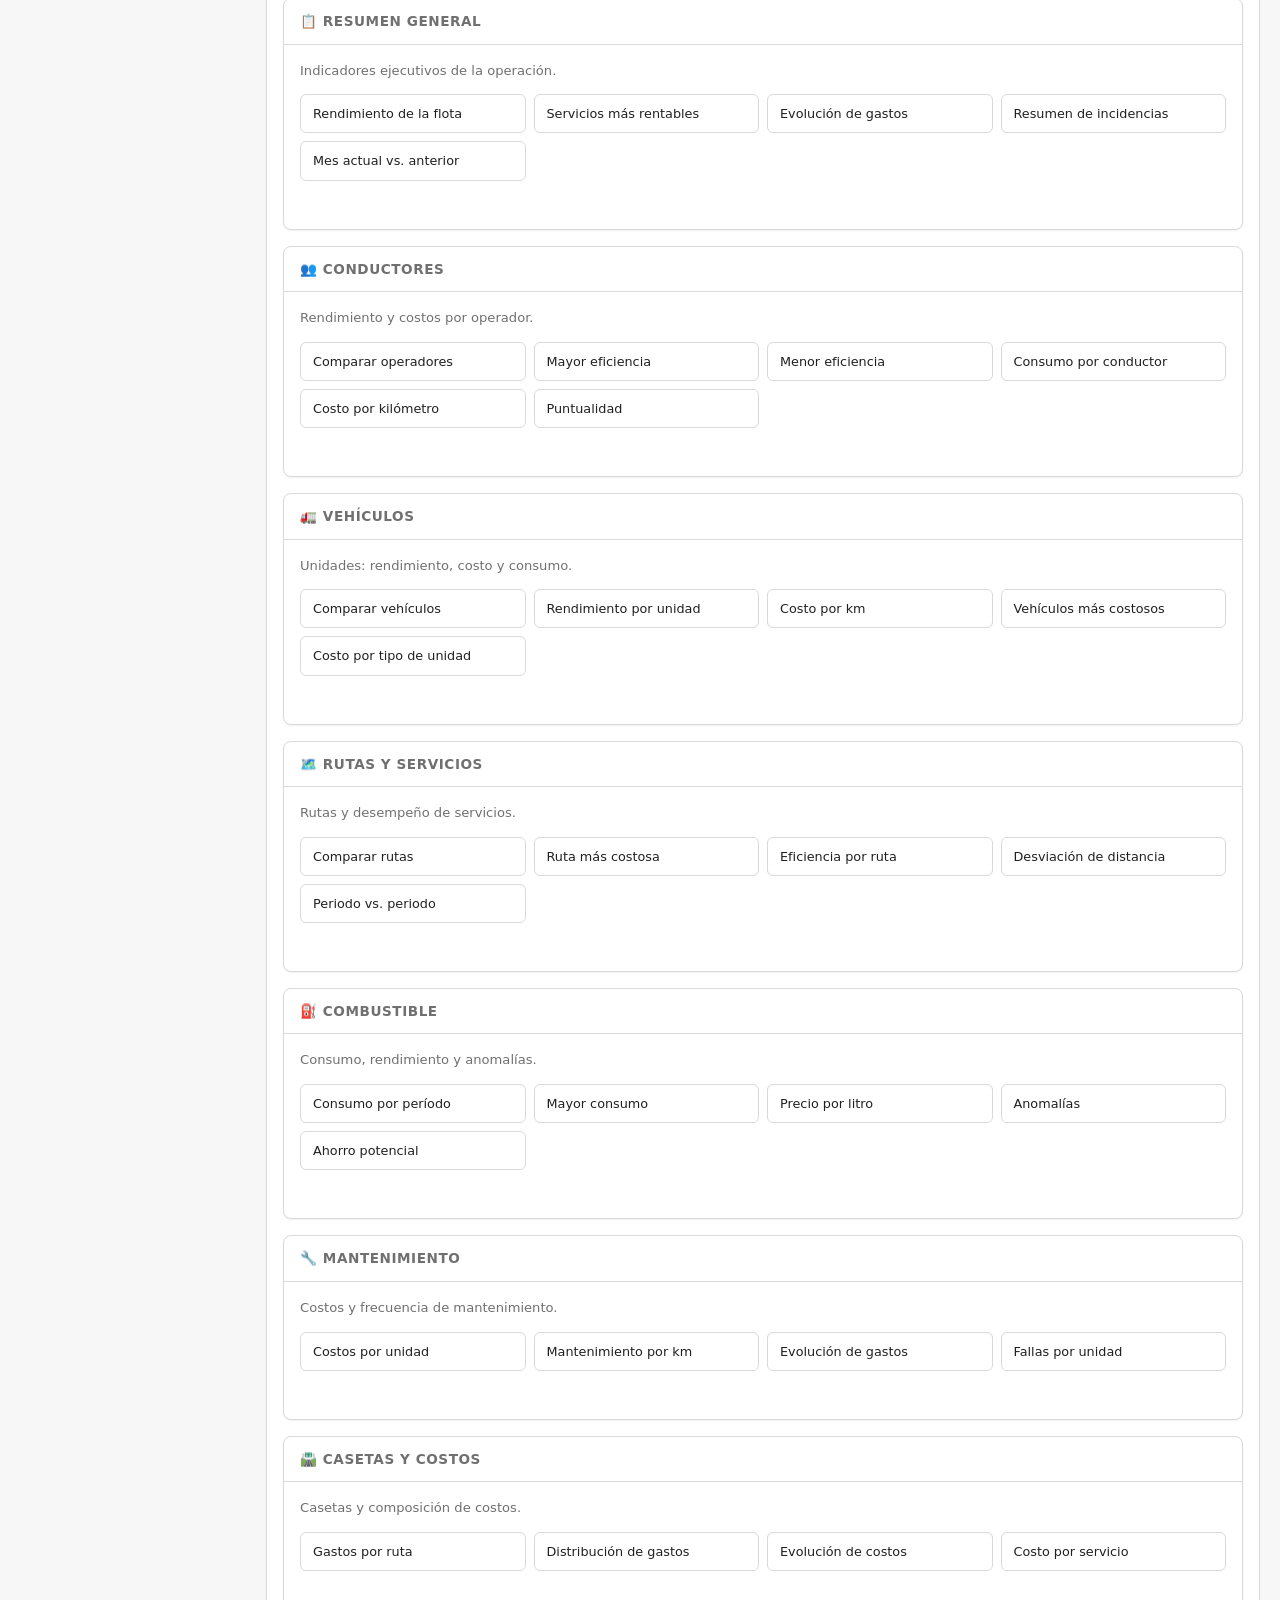
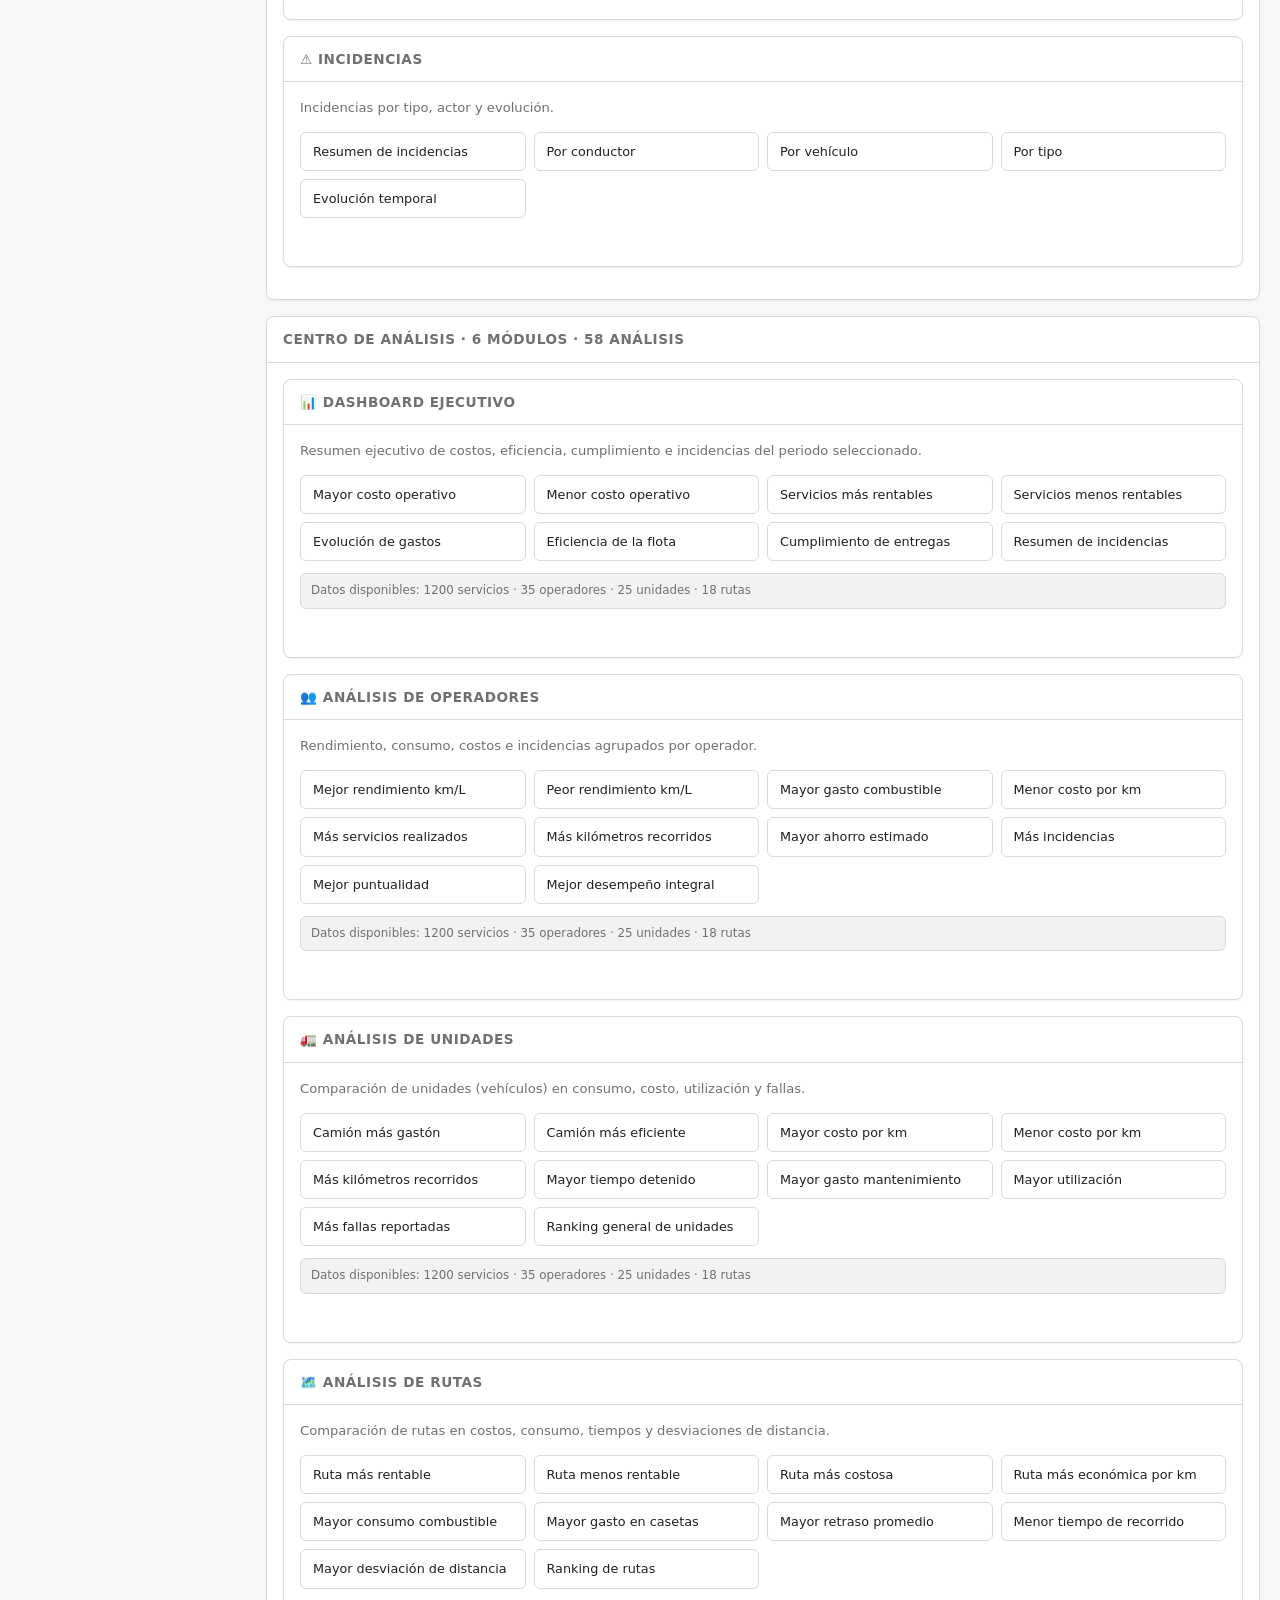
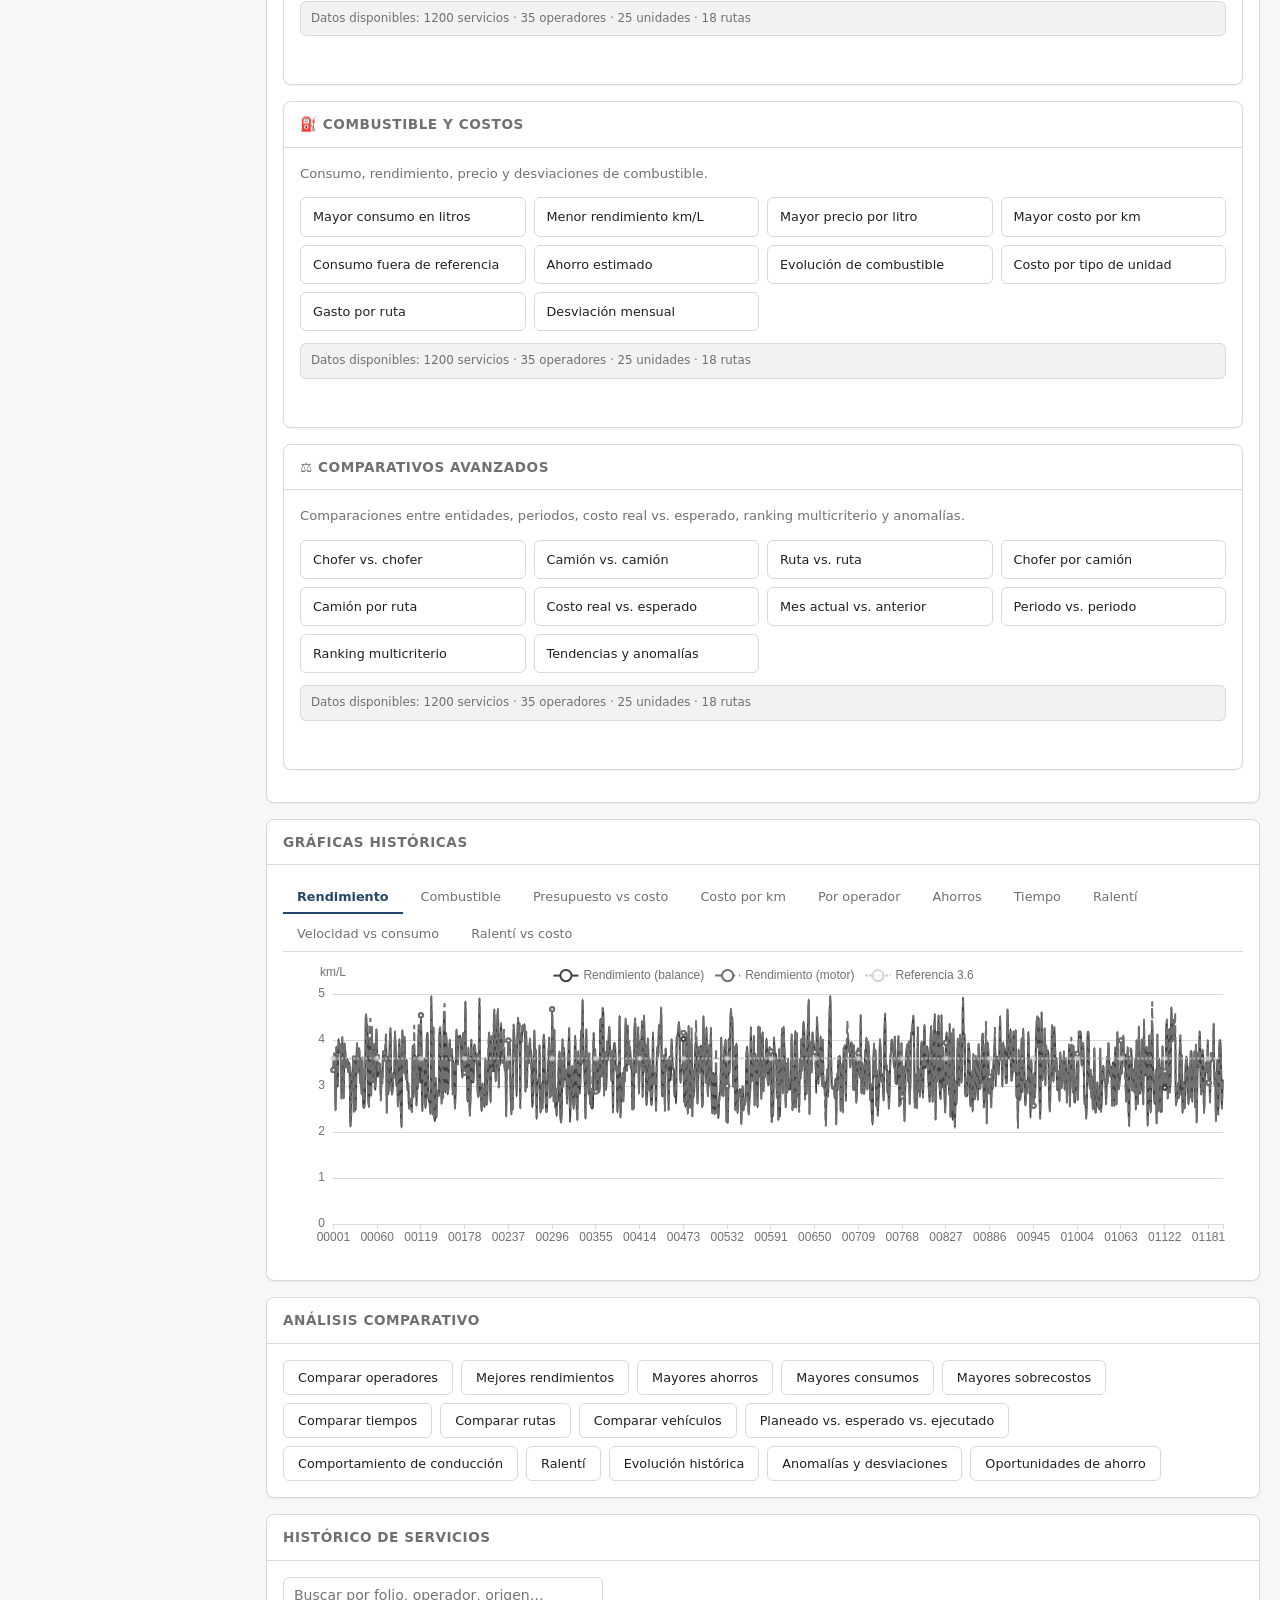
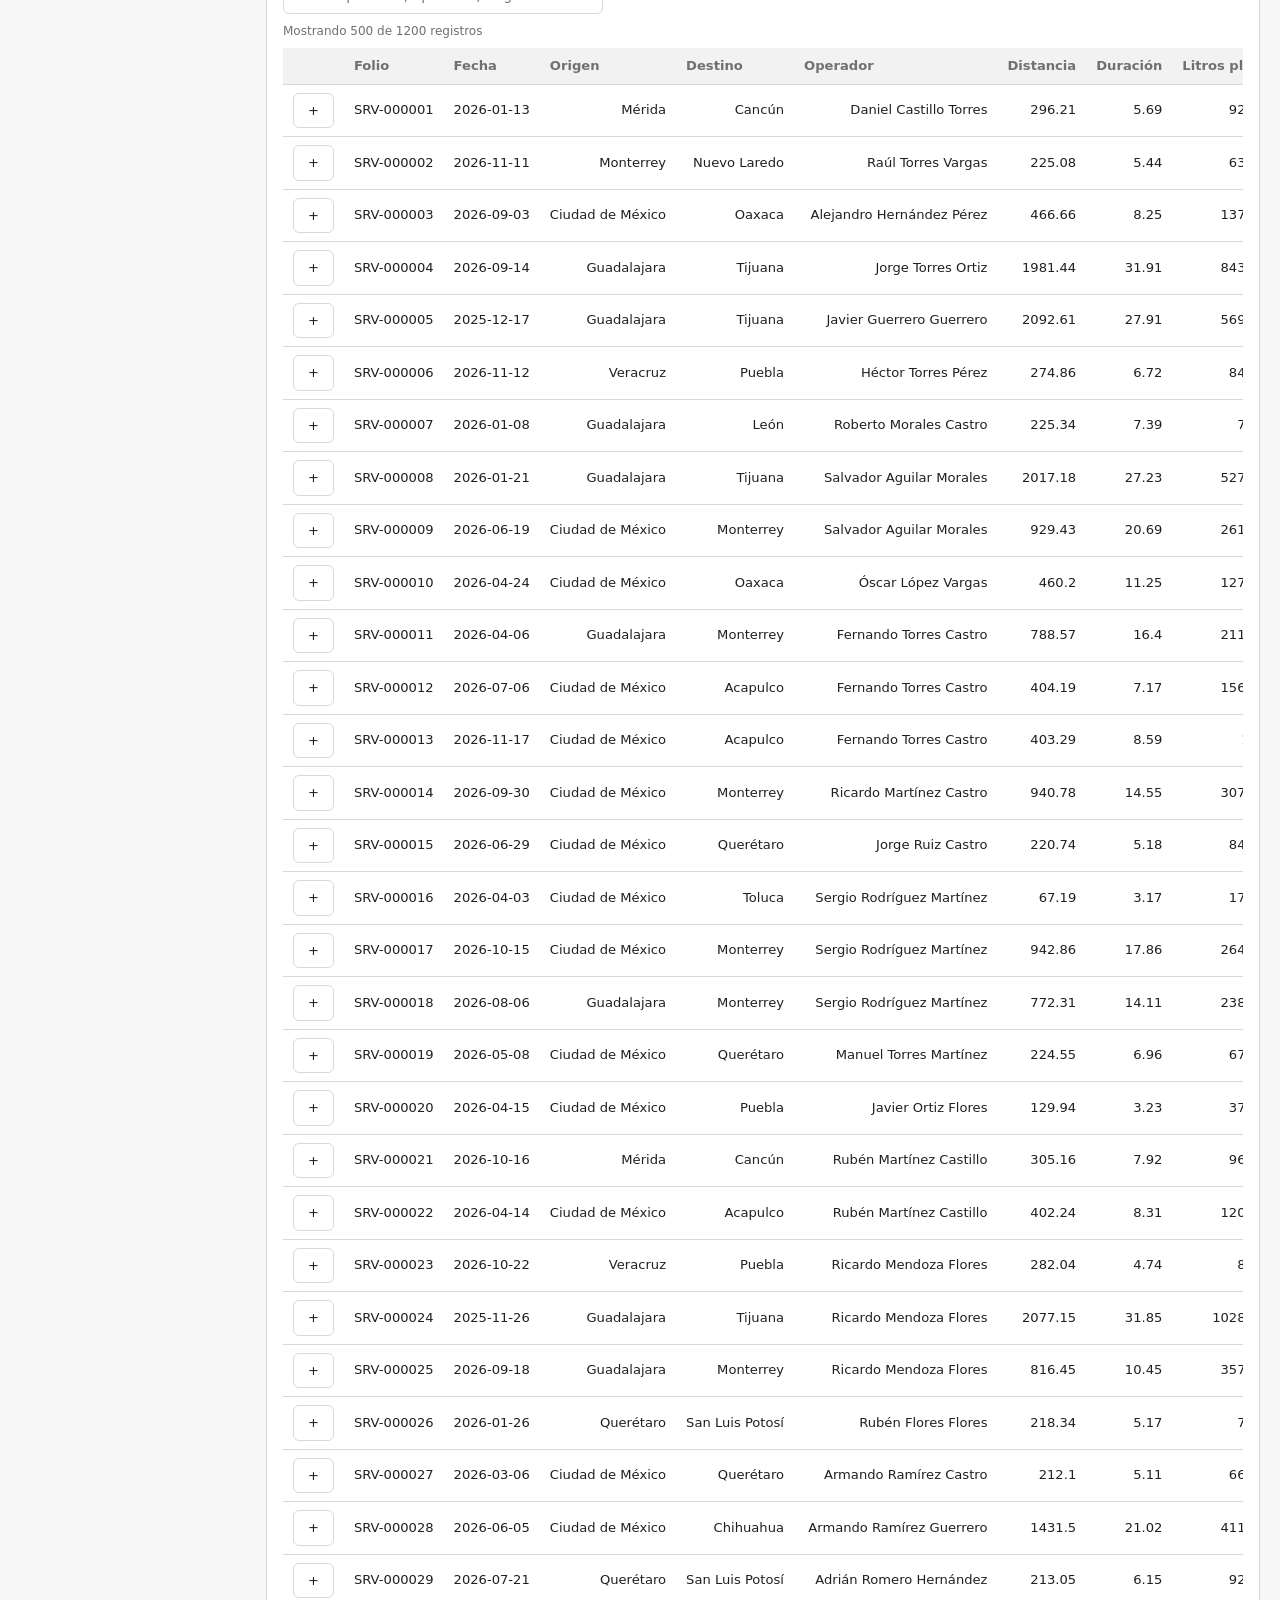
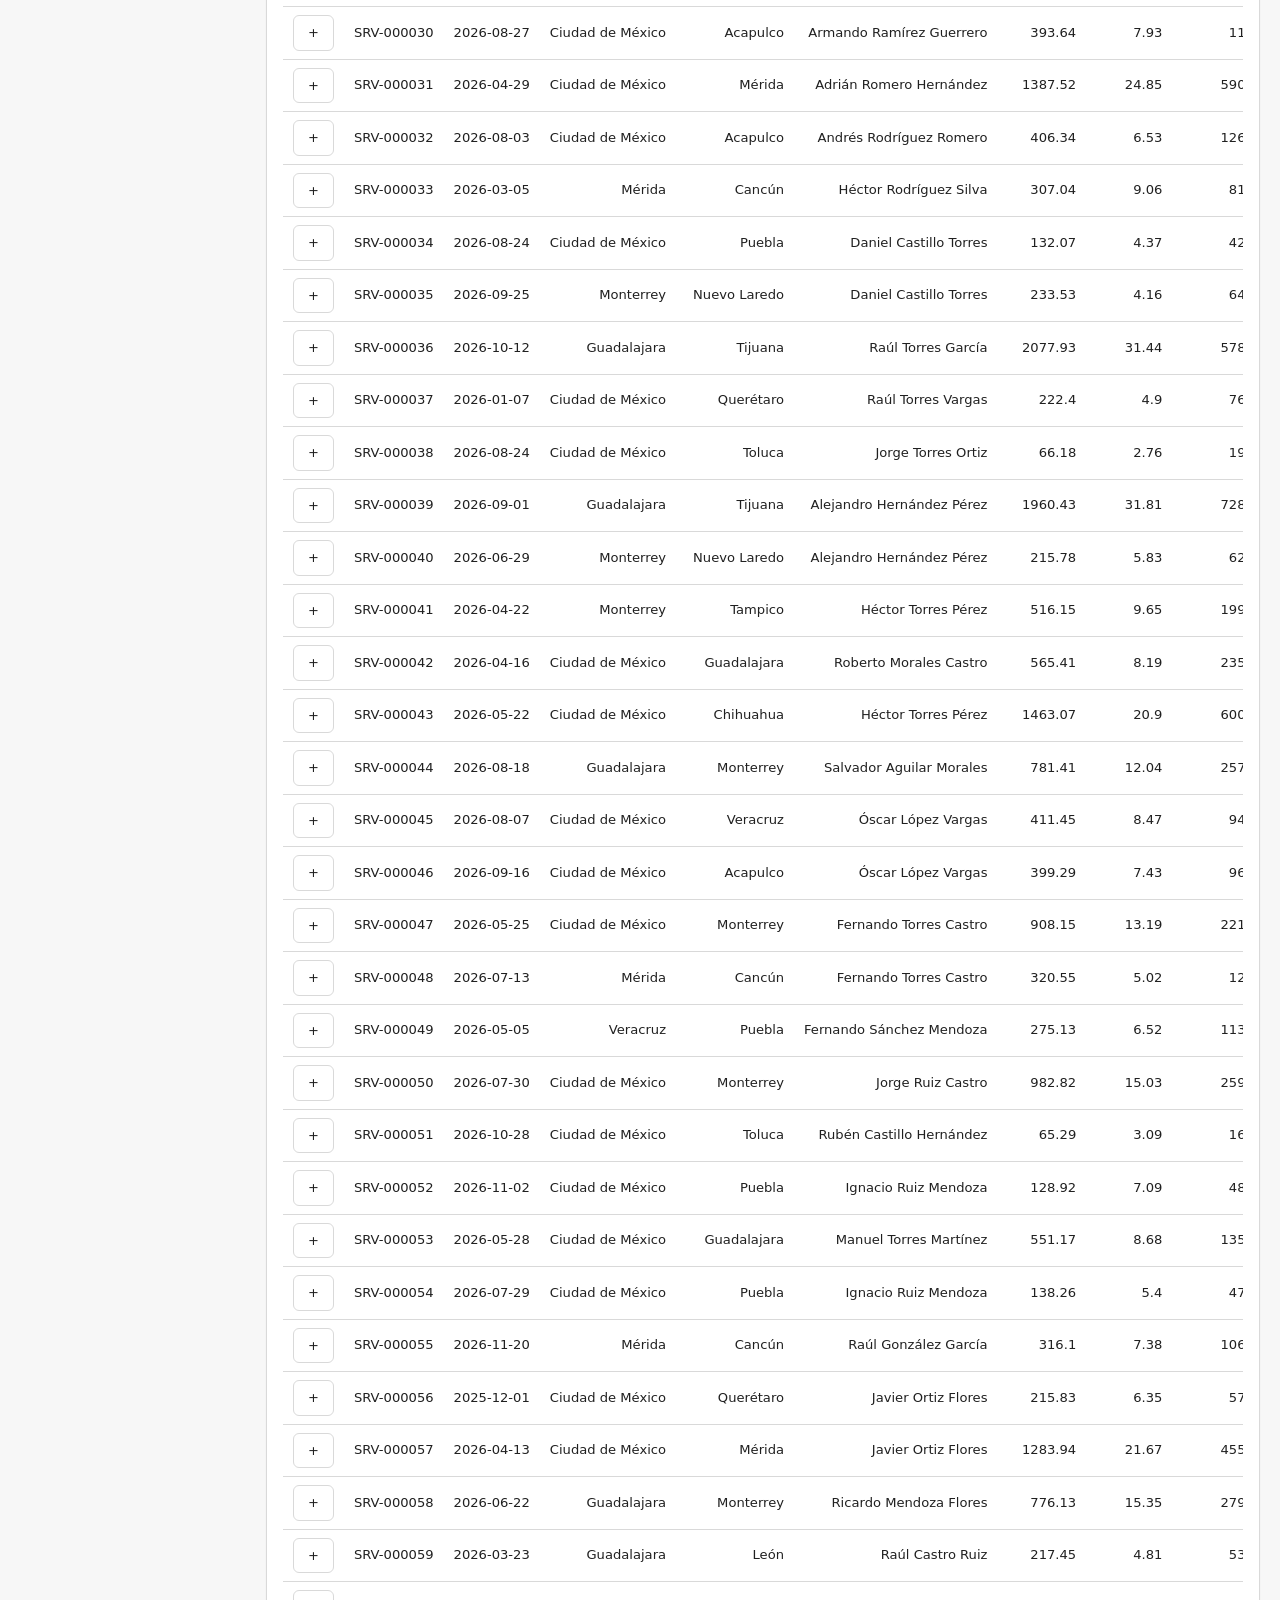
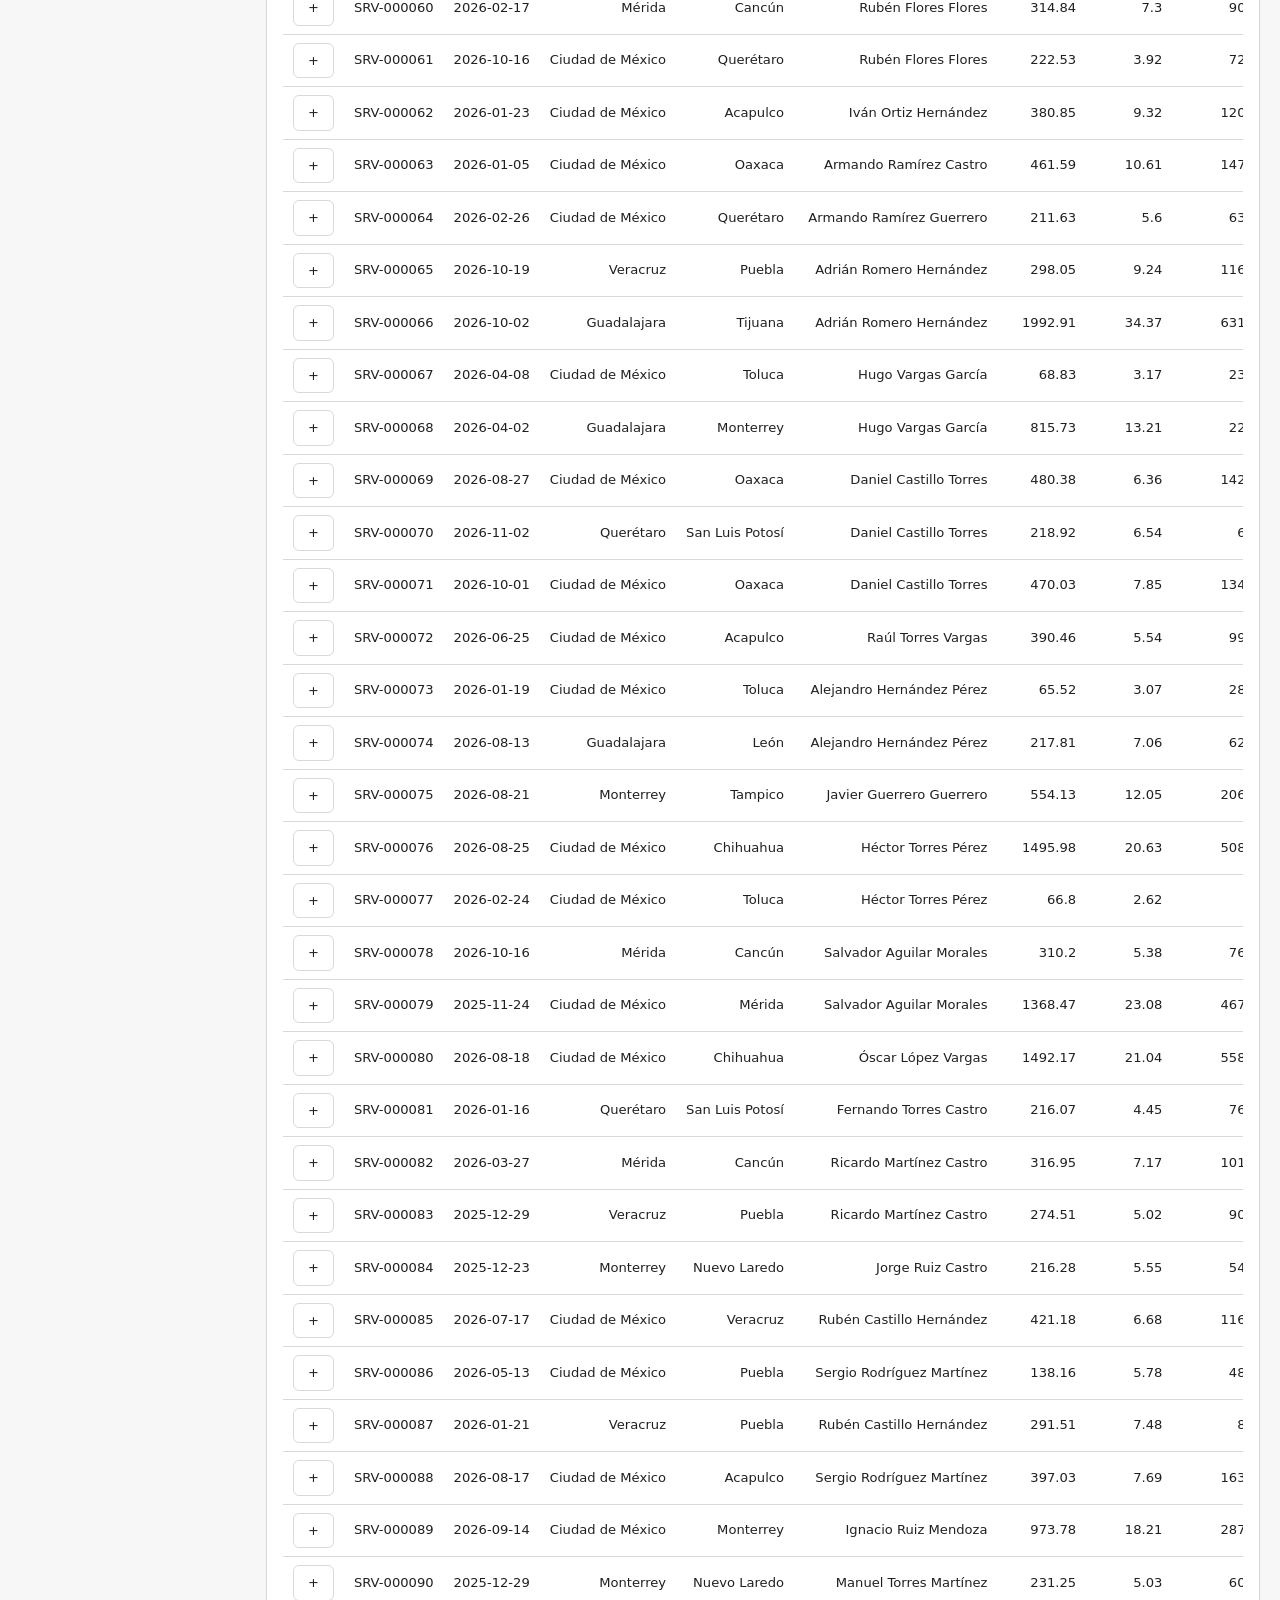
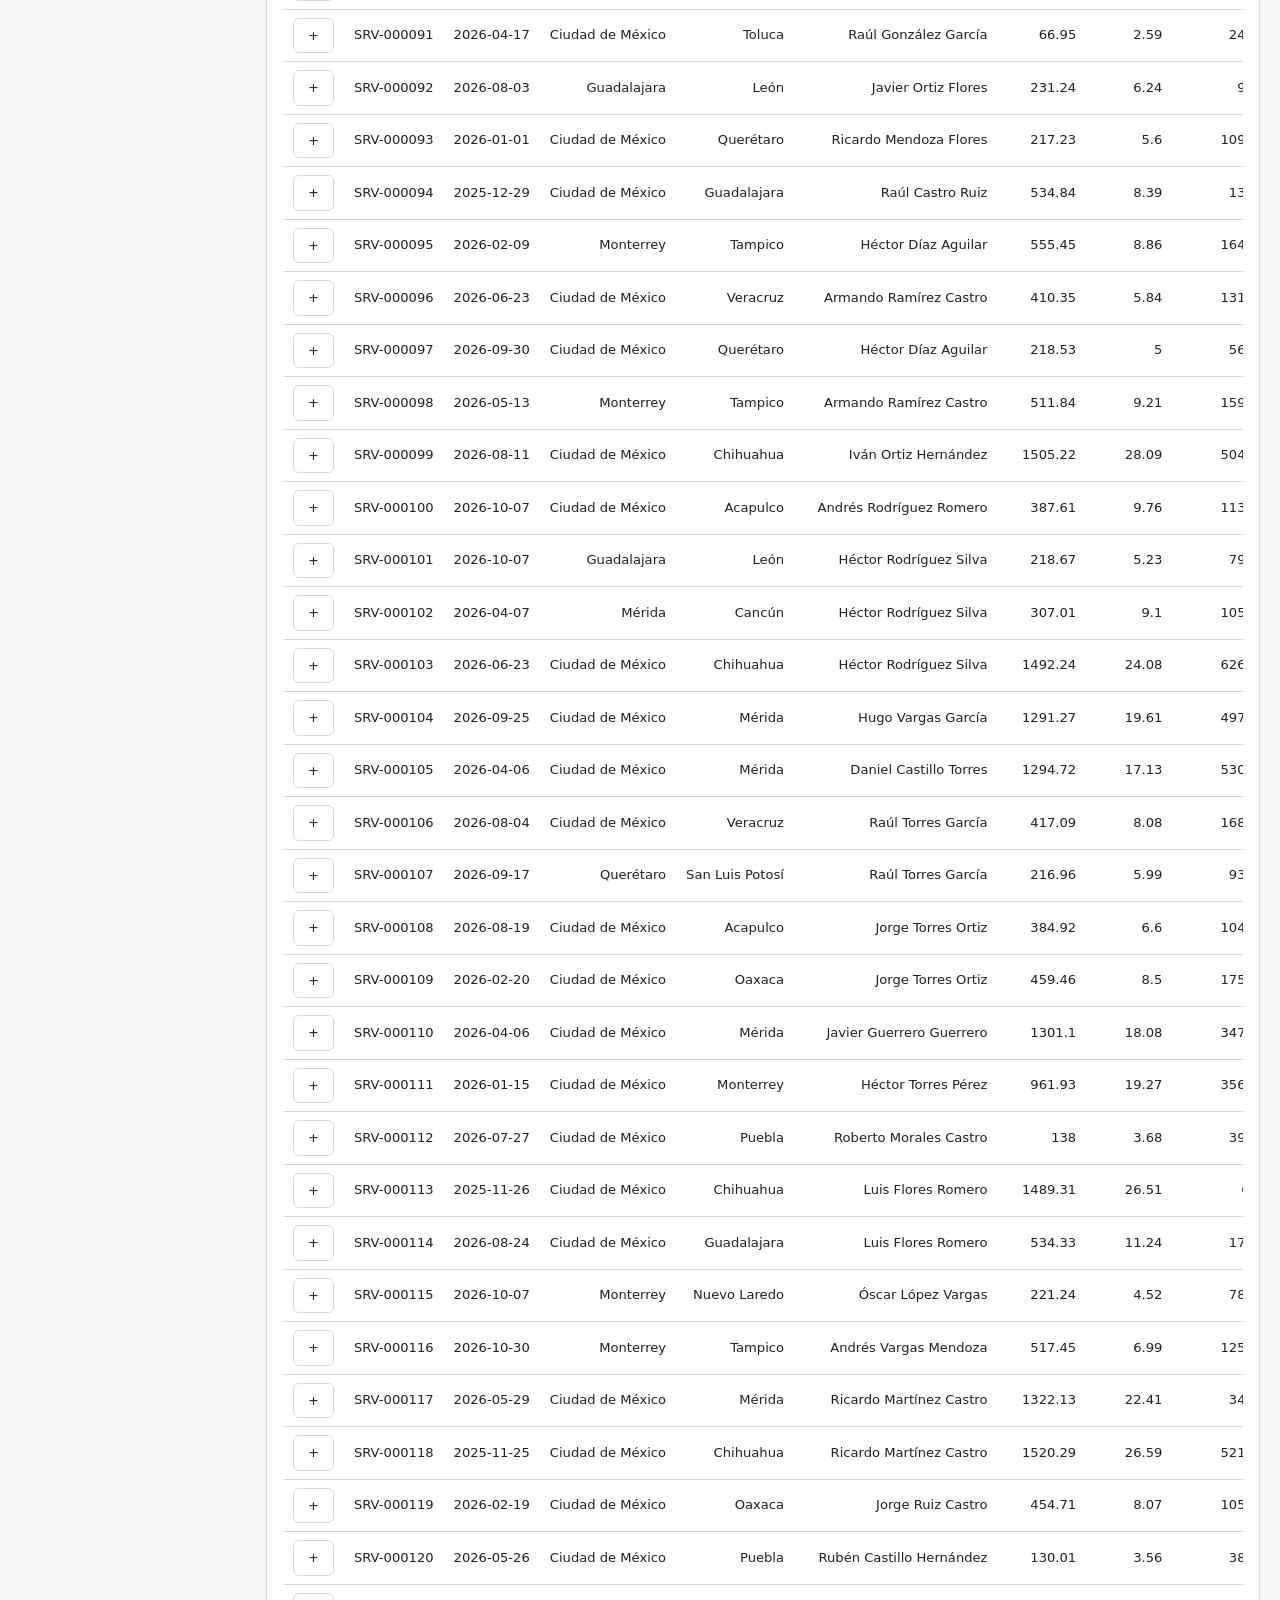
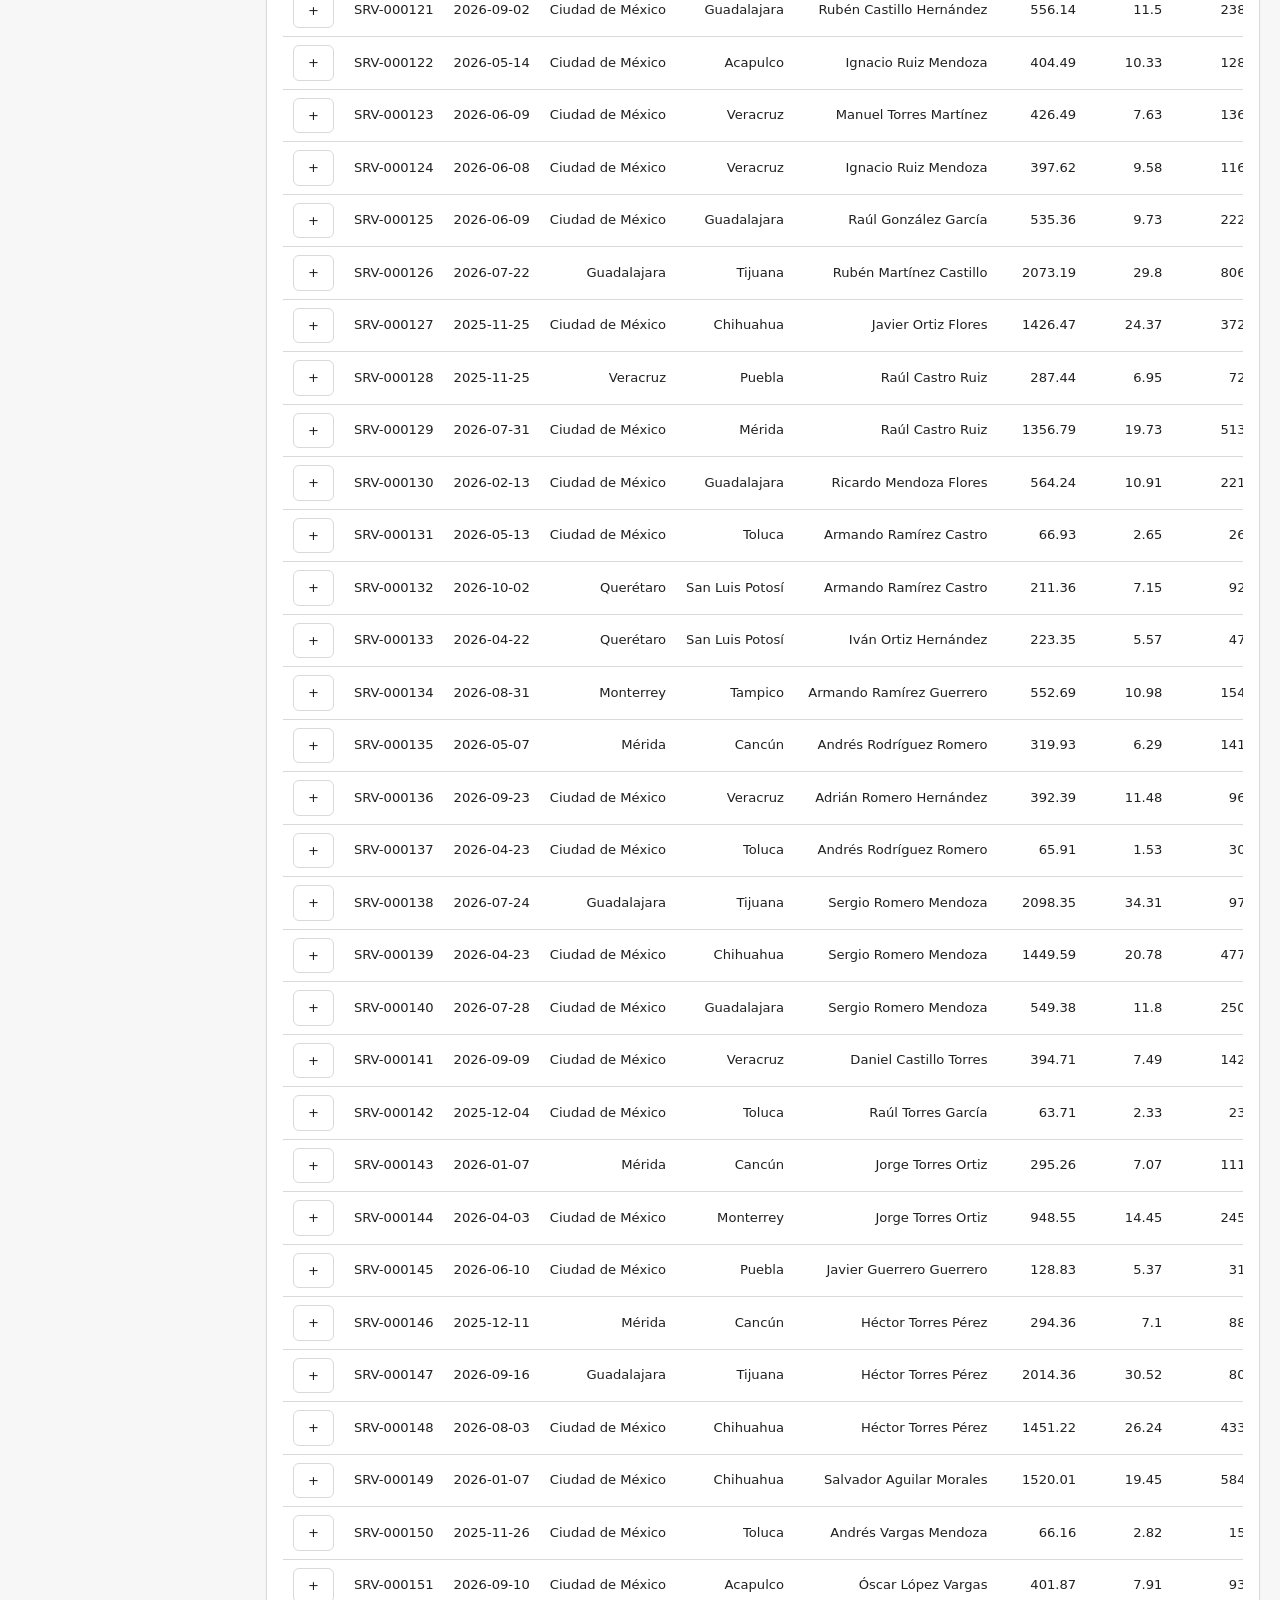
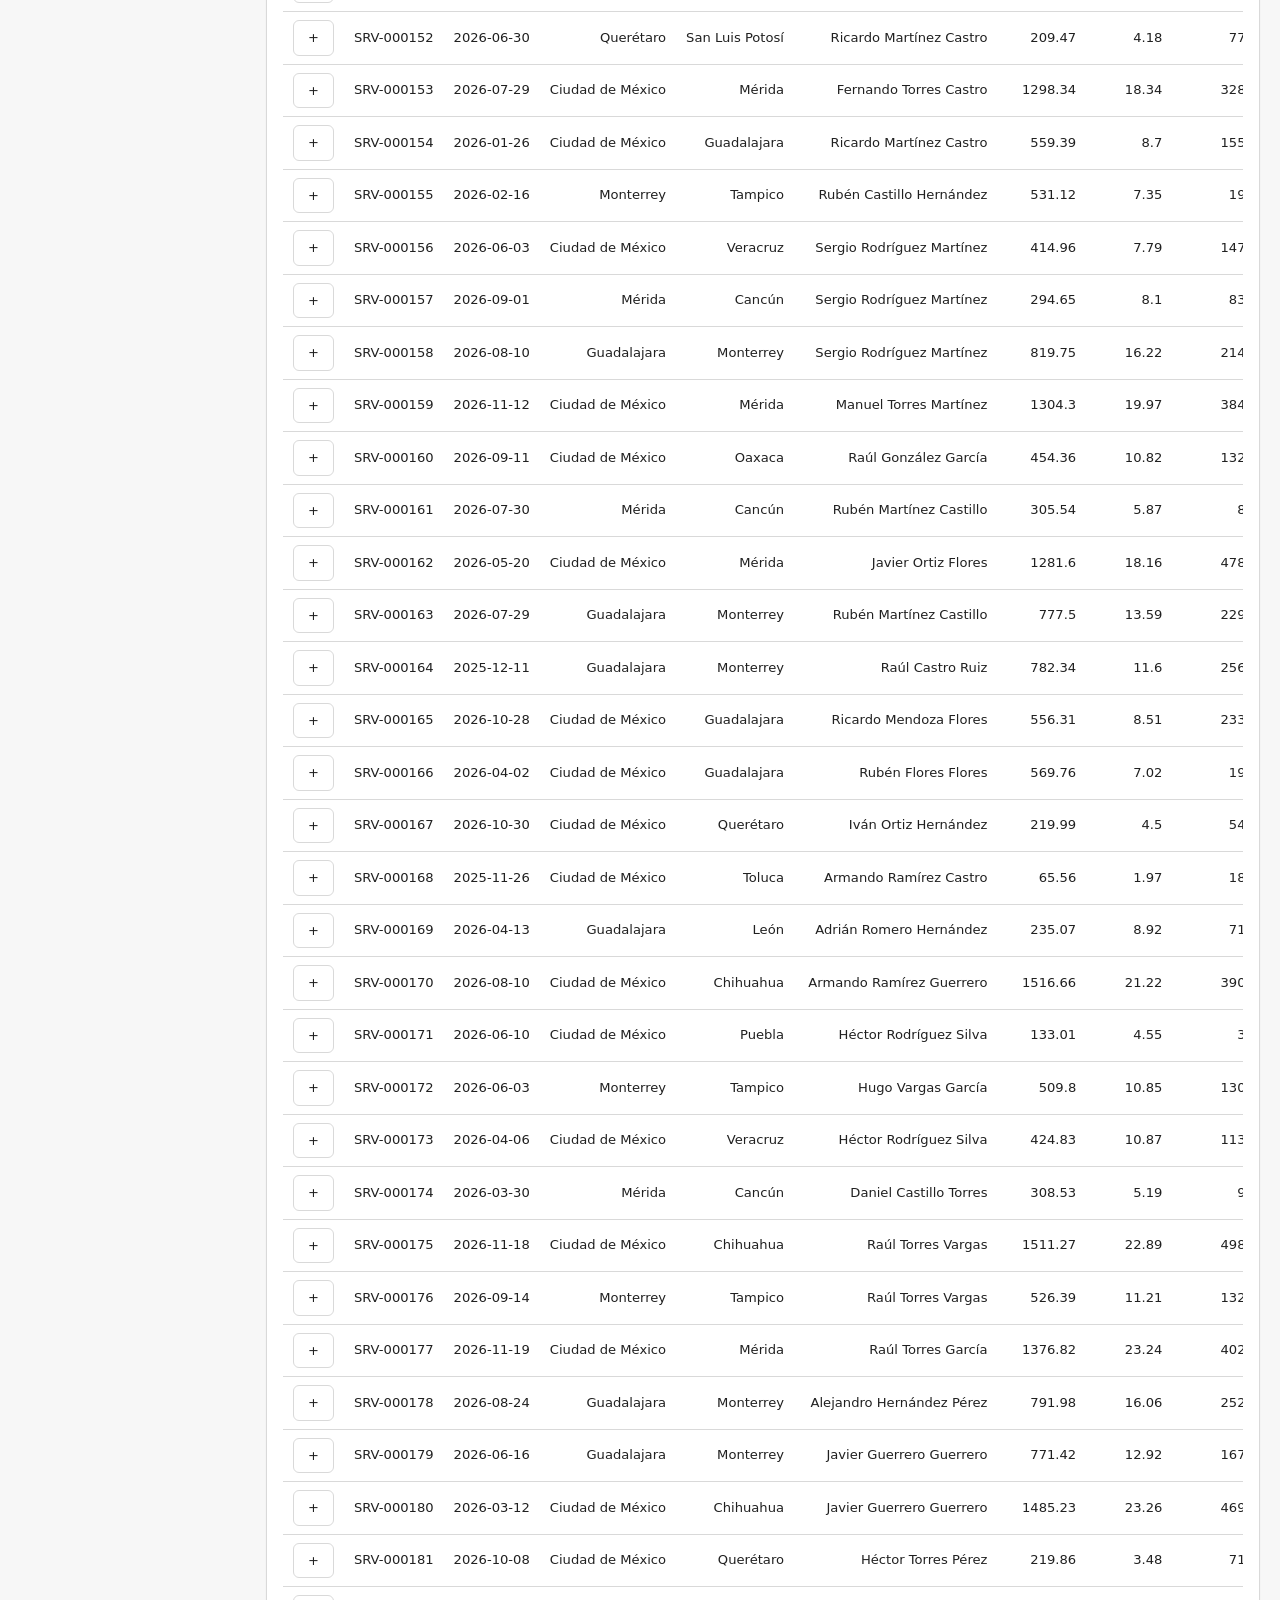
==== commit 73c684db: "fix(data-management): implement sidebar layout and interactive chart zoom" ====
--- a/data-management.html
+++ b/data-management.html
@@ -28,6 +28,10 @@
 
     <div class="alert warn" id="DEMO_BANNER" role="note" style="margin-bottom:16px"></div>
 
+    <div class="dm-layout">
+      <aside class="dm-sidebar" id="DM_SIDEBAR" aria-label="Navegación de análisis"></aside>
+      <div class="dm-content">
+
     <section class="region" aria-label="Título principal">
       <div class="region-body" style="padding-top:14px">
         <h1 style="margin:0;font-size:1.4rem">DATA MANAGEMENT</h1>
@@ -190,6 +194,8 @@
       <div class="region-title">Información metodológica y fuentes</div>
       <div class="region-body" id="METHODOLOGY_BODY"></div>
     </section>
+      </div>
+    </div>
   </main>
 
   <script src="./echarts.min.js"></script>
--- a/data-management.css
+++ b/data-management.css
@@ -5,6 +5,42 @@
 
 /* --- Módulos de análisis --- */
 .status-chip.insuficiente { color: var(--color-pendiente); border-color: var(--color-pendiente); }
+
+/* --- Layout con menú lateral --- */
+.dm-layout {
+  display: grid; grid-template-columns: 230px minmax(0, 1fr); gap: 16px;
+  align-items: start;
+}
+.dm-sidebar {
+  position: sticky; top: 70px; align-self: start;
+  max-height: calc(100vh - 90px); overflow-y: auto;
+  background: var(--color-surface); border: 1px solid var(--color-border);
+  border-radius: var(--radius); padding: 10px; box-shadow: var(--shadow-card);
+}
+.dm-sidebar a.dm-side-item {
+  display: block; padding: 7px 10px; border-radius: 6px; text-decoration: none;
+  color: var(--color-text-secondary); font-size: 0.82rem; line-height: 1.3;
+  border-left: 3px solid transparent;
+}
+.dm-sidebar a.dm-side-item:hover { background: var(--color-surface-alt); color: var(--color-text); }
+.dm-sidebar a.dm-side-item.active {
+  color: var(--color-primary); background: var(--color-surface-alt);
+  border-left-color: var(--color-primary); font-weight: 600;
+}
+.dm-sidebar .dm-side-group {
+  font-size: 0.7rem; text-transform: uppercase; letter-spacing: 0.05em;
+  color: var(--color-text-secondary); margin: 12px 6px 4px; font-weight: 700;
+}
+.dm-content { min-width: 0; }
+
+/* --- Responsive --- */
+@media (max-width: 900px) {
+  .dm-layout { grid-template-columns: 1fr; }
+  .dm-sidebar { position: static; max-height: none; display: flex; flex-wrap: wrap; gap: 4px; }
+  .dm-sidebar .dm-side-group { width: 100%; margin-top: 8px; }
+  .dm-sidebar a.dm-side-item { border-left: none; border-bottom: 2px solid transparent; }
+  .dm-sidebar a.dm-side-item.active { border-bottom-color: var(--color-primary); }
+}
 
 .dm-module .region-title { display: flex; align-items: baseline; gap: 8px; }
 
